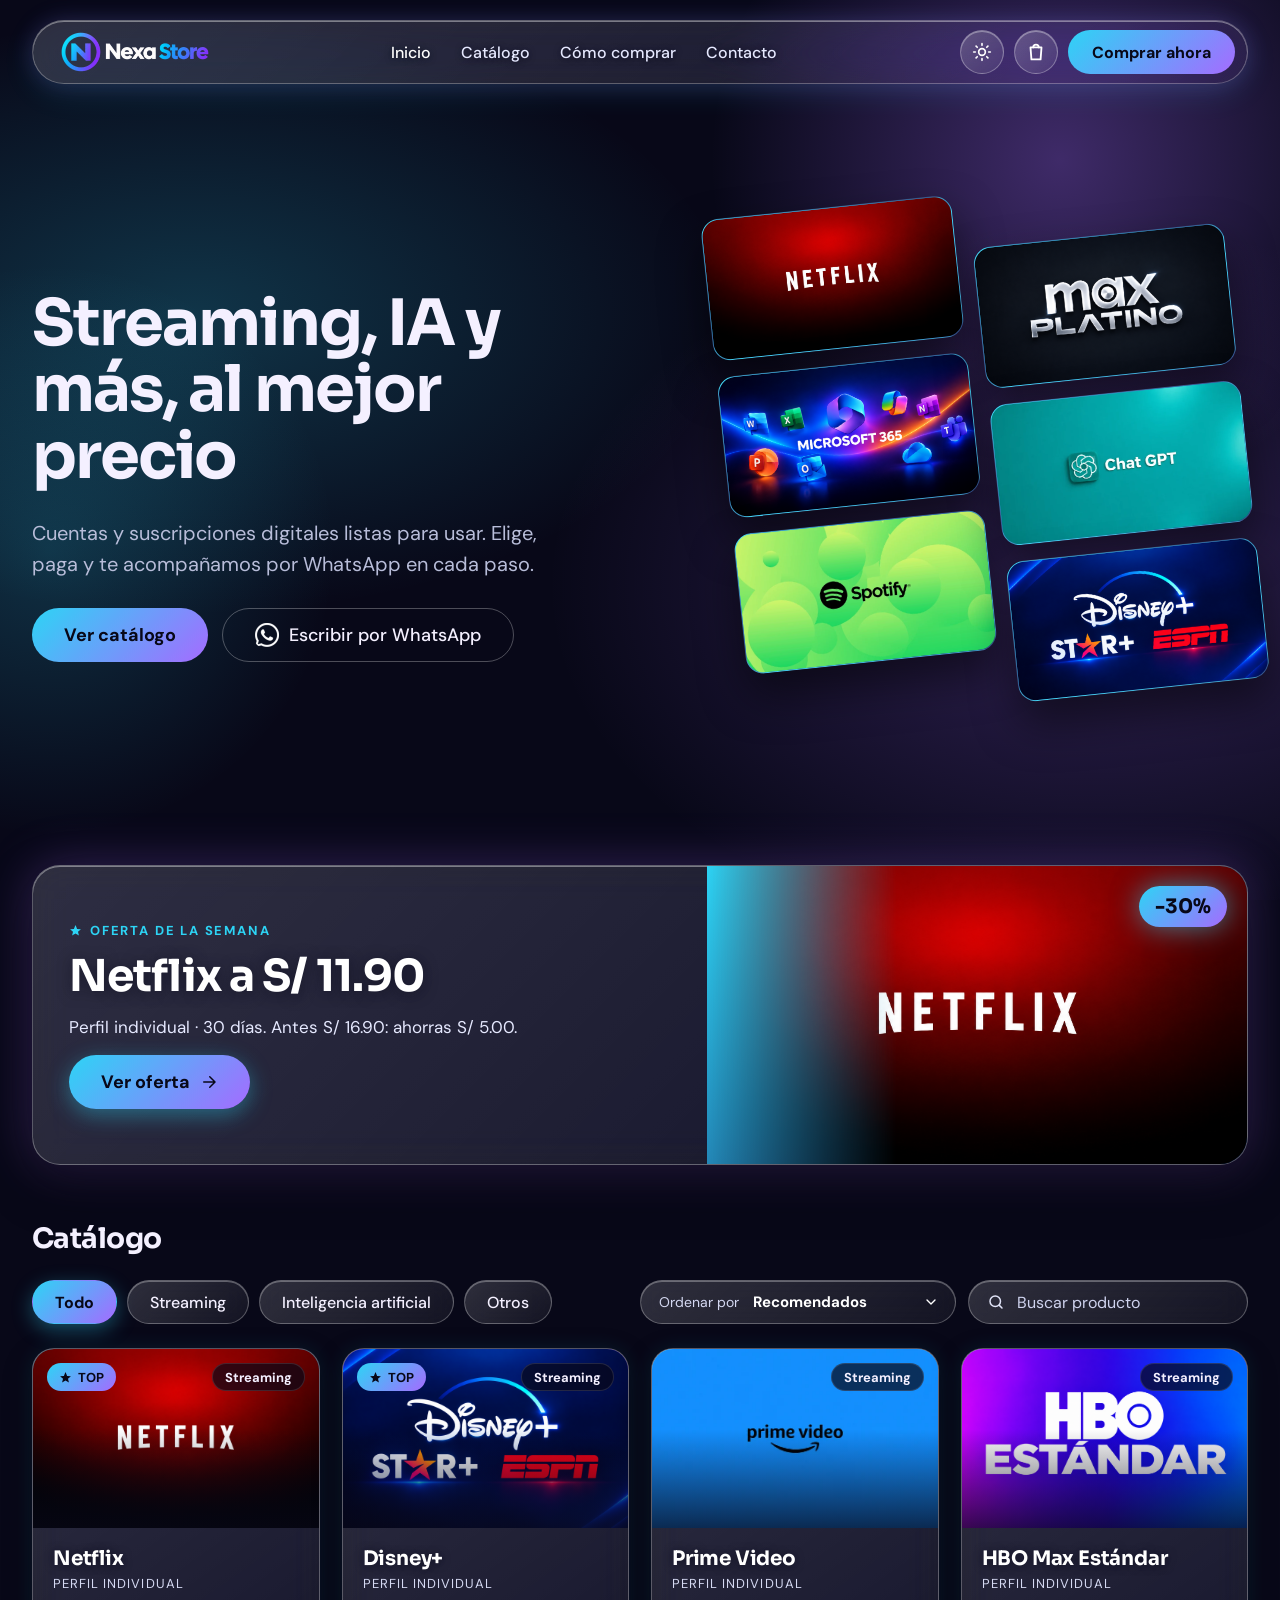
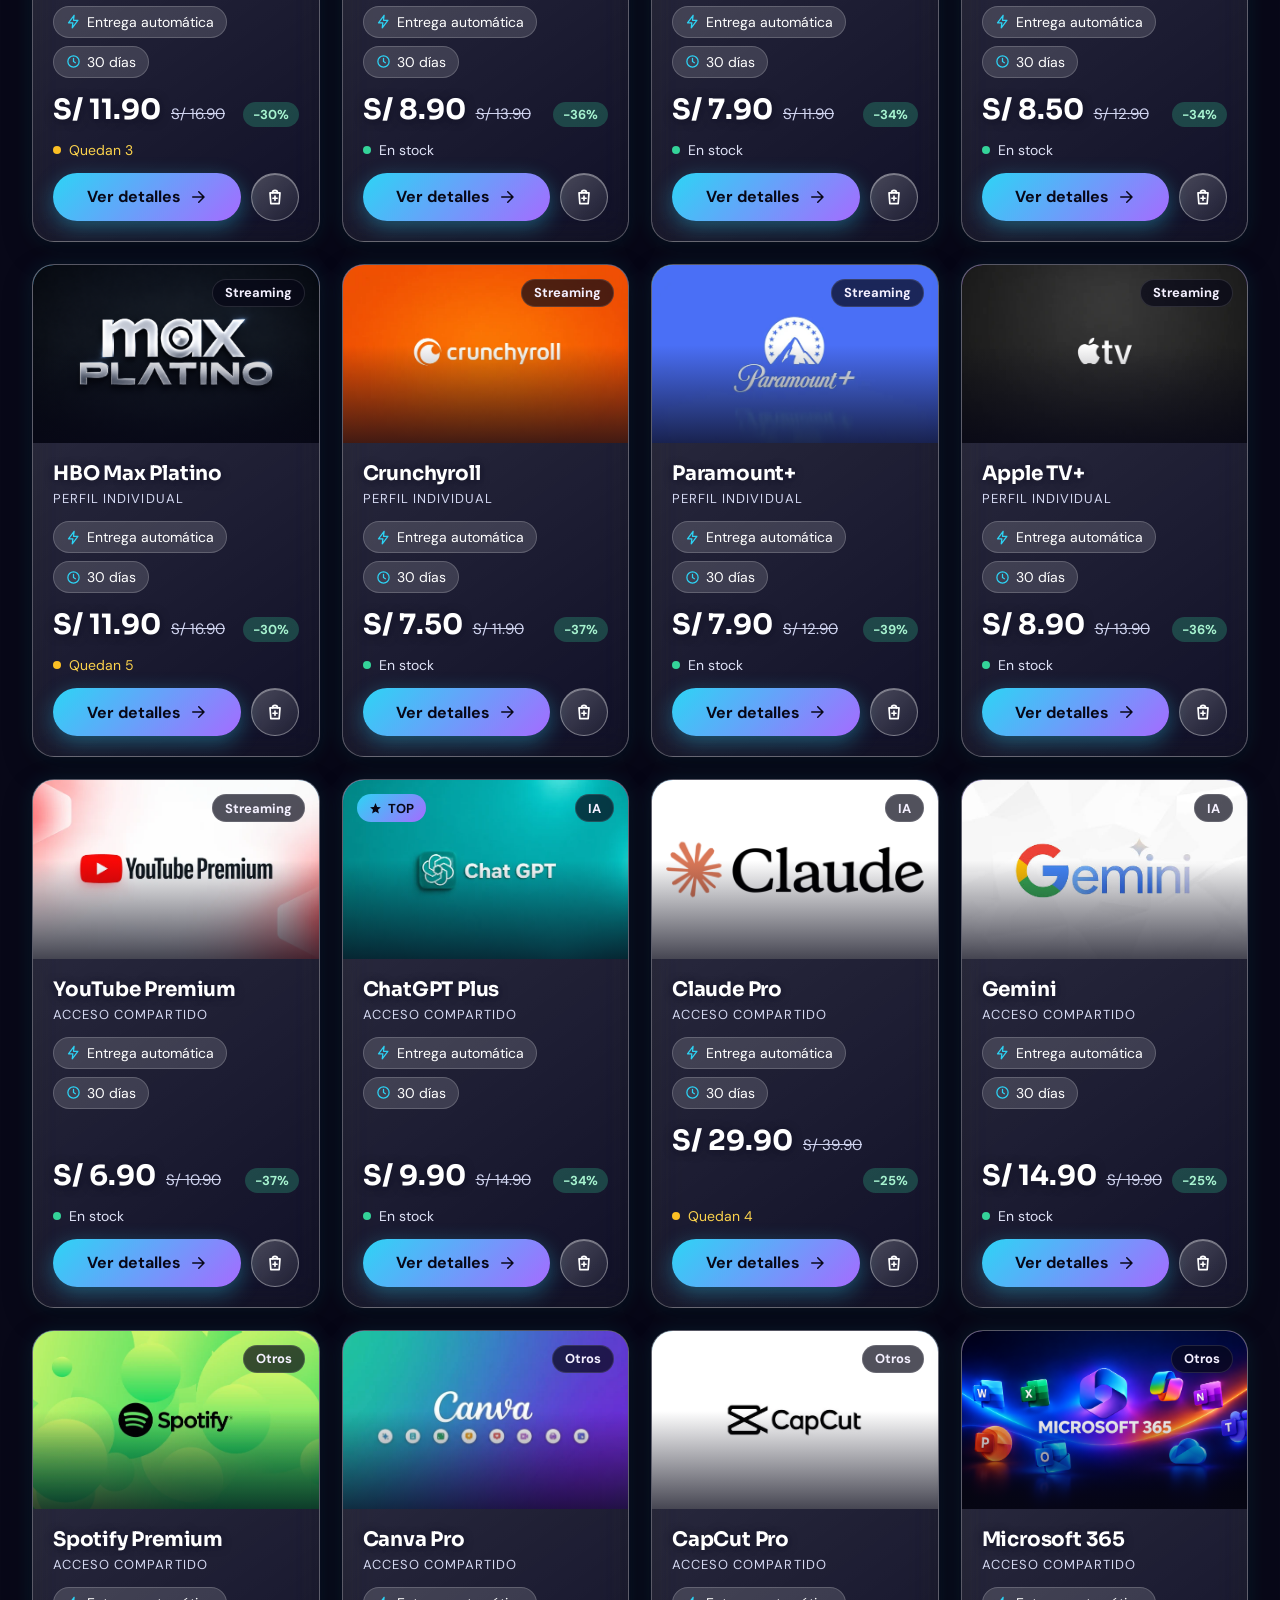
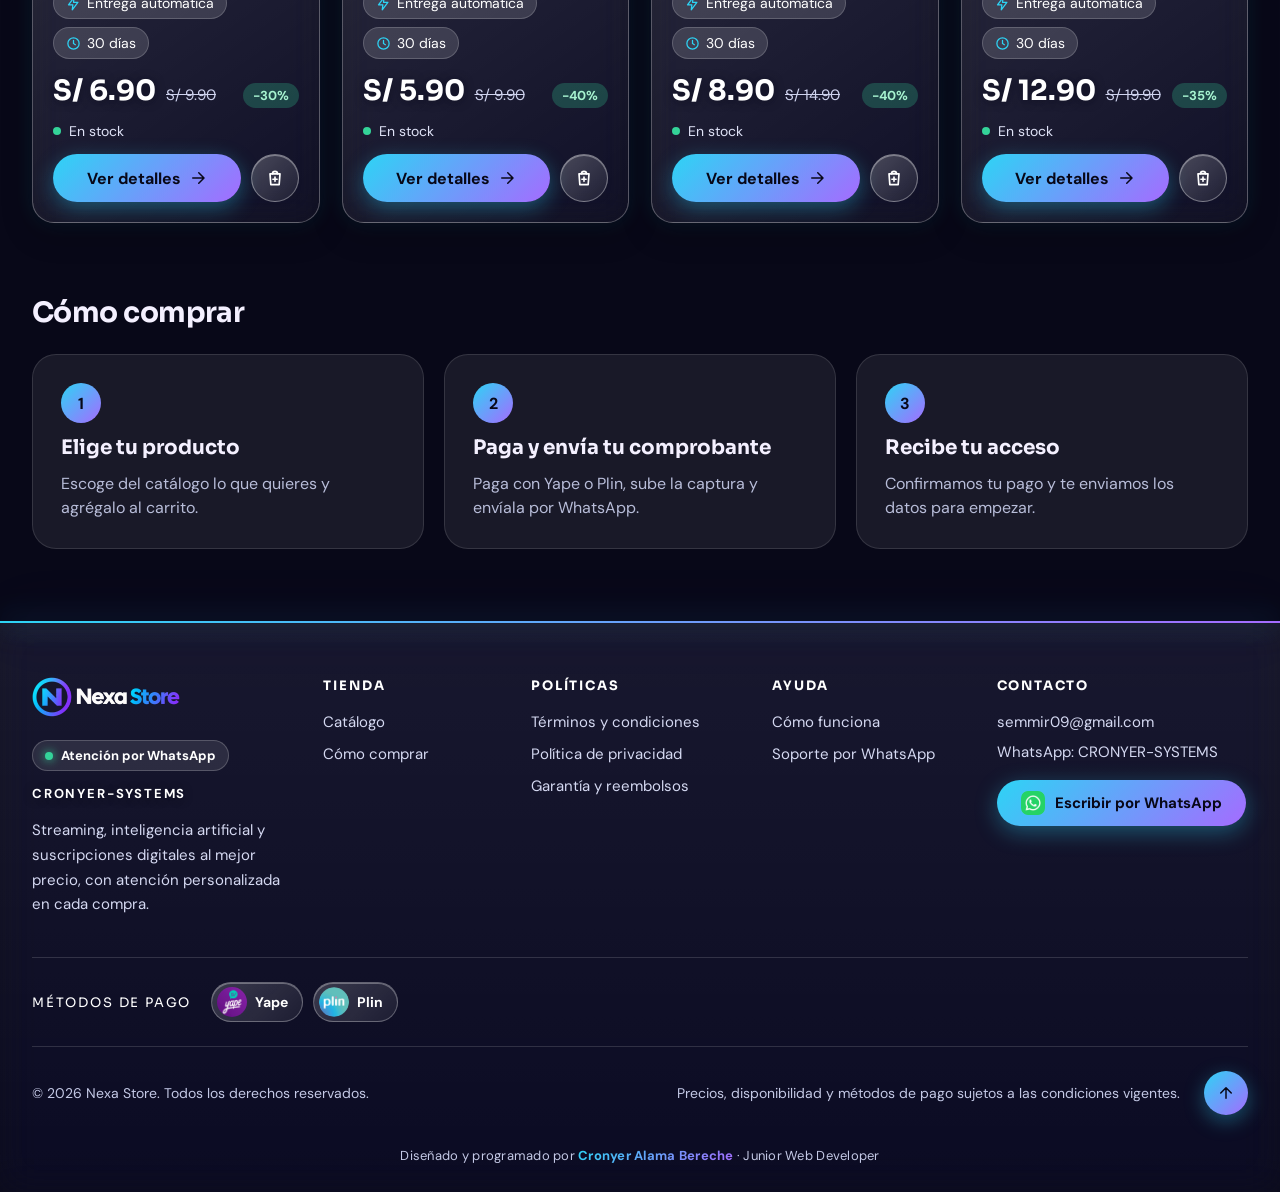
==== index.html @ 549ccf25 "Add files via upload" ====
<!doctype html>
<html lang="es">
<head>
<meta charset="utf-8">
<meta name="viewport" content="width=device-width, initial-scale=1">
<title>Nexa Store – Streaming, IA y más al mejor precio</title>
<link rel="icon" type="image/png" href="logos/nexa-icon.png">
<link rel="preconnect" href="https://fonts.googleapis.com">
<link rel="preconnect" href="https://fonts.gstatic.com" crossorigin>
<link rel="stylesheet" href="https://fonts.googleapis.com/css2?family=Sora:wght@500;700&family=DM+Sans:wght@400;500;700&display=swap">
<meta name="theme-color" content="#080818">
<link rel="stylesheet" href="css/style.css">
<script src="js/config.js"></script>
<script src="js/extras.js"></script>
</head>
<body>
<div class="page">
  <div class="glow a" aria-hidden="true"></div>
  <div class="glow b" aria-hidden="true"></div>

  <header>
    <div class="bar">
      <a href="#" class="logo" aria-label="Nexa Store, inicio"><img src="logos/nexa-logo.png" alt="Nexa Store" width="148" height="40"></a>
      <nav id="menu" aria-label="Principal">
        <a href="#" class="active">Inicio</a>
        <a href="#catalogo">Catálogo</a>
        <a href="#como-comprar">Cómo comprar</a>
        <a href="#contacto">Contacto</a>
      </nav>
      <div class="actions">
        <button class="cart-btn" type="button" data-carrito aria-label="Abrir carrito">
          <svg width="22" height="22" viewBox="0 0 24 24" fill="none" stroke="currentColor" stroke-width="2" stroke-linecap="round" stroke-linejoin="round" aria-hidden="true"><path d="M6 7h12l-1 13H7L6 7z"/><path d="M9 7a3 3 0 0 1 6 0"/></svg>
          <span class="cart-count" hidden>0</span>
        </button>
        <a href="#catalogo" class="btn primary">Comprar ahora</a>
        <button class="menu-btn" type="button" aria-controls="menu" aria-expanded="false" aria-label="Abrir menú">
          <svg width="22" height="22" viewBox="0 0 22 22" fill="none" stroke="currentColor" stroke-width="2" stroke-linecap="round" aria-hidden="true"><path d="M3 6h16M3 11h16M3 16h16"/></svg>
        </button>
      </div>
    </div>
  </header>

  <main>
    <section class="hero">
      <div class="hero-copy">
        <h1>Streaming, IA y más, al mejor precio</h1>
        <p>Cuentas y suscripciones digitales listas para usar. Elige, paga y te acompañamos por WhatsApp en cada paso.</p>
        <div class="cta">
          <a href="#catalogo" class="btn primary big">Ver catálogo</a>
          <a href="#" data-wa class="btn ghost big"><img class="wa-ico" src="logos/icon-whatsapp-blanco.png" alt="" width="24" height="24">Escribir por WhatsApp</a>
        </div>
      </div>

      <div class="gallery" aria-hidden="true">
        <div class="g-col a">
          <div class="g-card"><img src="logos/netflix.png" alt="" onerror="this.remove()"></div>
          <div class="g-card"><img src="logos/microsoft-365.png" alt="" onerror="this.remove()"></div>
          <div class="g-card"><img src="logos/spotify.png" alt="" onerror="this.remove()"></div>
        </div>
        <div class="g-col b">
          <div class="g-card"><img src="logos/hbo-max-platino.png" alt="" onerror="this.remove()"></div>
          <div class="g-card"><img src="logos/chatgpt.png" alt="" onerror="this.remove()"></div>
          <div class="g-card"><img src="logos/disney.png" alt="" onerror="this.remove()"></div>
        </div>
      </div>
    </section>

    <section class="offer" id="oferta" aria-label="Oferta de la semana" hidden></section>

    <section class="block" id="catalogo">
      <h2>Catálogo</h2>
      <div class="toolbar">
        <div class="tabs" role="group" aria-label="Filtrar por categoría">
          <button type="button" class="tab" data-filter="all" aria-pressed="true">Todo</button>
          <button type="button" class="tab" data-filter="streaming" aria-pressed="false">Streaming</button>
          <button type="button" class="tab" data-filter="ia" aria-pressed="false">Inteligencia artificial</button>
          <button type="button" class="tab" data-filter="otros" aria-pressed="false">Otros</button>
        </div>
        <div class="tools">
          <label class="sort"><span>Ordenar por</span>
            <select id="orden" aria-label="Ordenar productos">
              <option value="recomendado">Recomendados</option>
              <option value="menor">Precio: menor a mayor</option>
              <option value="mayor">Precio: mayor a menor</option>
              <option value="descuento">Mayor descuento</option>
            </select>
          </label>
          <label class="search">
            <svg width="18" height="18" viewBox="0 0 24 24" fill="none" stroke="currentColor" stroke-width="2" stroke-linecap="round" aria-hidden="true"><circle cx="11" cy="11" r="7"/><path d="M20 20l-3.5-3.5"/></svg>
            <input type="search" id="buscar" placeholder="Buscar producto" aria-label="Buscar producto" autocomplete="off">
          </label>

        </div>
      </div>
      <div class="grid-products" id="productos"></div>
      <p class="empty" id="vacio" hidden>No encontramos ese producto. Escríbenos por WhatsApp y lo conseguimos.</p>
    </section>

    <section class="block" id="como-comprar">
      <h2>Cómo comprar</h2>
      <div class="grid-steps">
        <div class="step"><div class="n">1</div><h3>Elige tu producto</h3><p>Escoge del catálogo lo que quieres y agrégalo al carrito.</p></div>
        <div class="step"><div class="n">2</div><h3>Paga y envía tu comprobante</h3><p>Paga con Yape o Plin, sube la captura y envíala por WhatsApp.</p></div>
        <div class="step"><div class="n">3</div><h3>Recibe tu acceso</h3><p>Confirmamos tu pago y te enviamos los datos para empezar.</p></div>
      </div>
    </section>
  </main>

  <footer class="site-footer" id="contacto">
    <div class="foot-inner">
      <div class="foot-grid">
        <div class="foot-brand">
          <a href="#" class="foot-logo" aria-label="Nexa Store, inicio"><img src="logos/nexa-logo.png" alt="Nexa Store" width="148" height="40"></a>
          <p class="foot-status"><i></i>Atención por WhatsApp</p>
          <p class="foot-company">CRONYER-SYSTEMS</p>
          <p class="foot-about">Streaming, inteligencia artificial y suscripciones digitales al mejor precio, con atención personalizada en cada compra.</p>
        </div>

        <div class="foot-col">
          <h4>Tienda</h4>
          <ul>
            <li><a href="#catalogo">Catálogo</a></li>
            <li><a href="#como-comprar">Cómo comprar</a></li>
          </ul>
        </div>

        <div class="foot-col">
          <h4>Políticas</h4>
          <ul>
            <li><a href="terminos.html">Términos y condiciones</a></li>
            <li><a href="privacidad.html">Política de privacidad</a></li>
            <li><a href="reembolsos.html">Garantía y reembolsos</a></li>
          </ul>
        </div>

        <div class="foot-col">
          <h4>Ayuda</h4>
          <ul>
            <li><a href="#como-comprar">Cómo funciona</a></li>
            <li><a href="#" data-wa>Soporte por WhatsApp</a></li>
          </ul>
        </div>

        <div class="foot-col foot-contact">
          <h4>Contacto</h4>
          <p class="foot-line" id="f-correo" hidden><a href="#"></a></p>
          <p class="foot-line" id="f-wa" hidden>WhatsApp: <a href="#" data-wa id="f-wa-num">CRONYER-SYSTEMS</a></p>
          <a href="#" data-wa class="btn primary foot-btn"><img class="wa-ico" src="logos/icon-whatsapp.png" alt="" width="24" height="24">Escribir por WhatsApp</a>
          <div class="socials" id="redes" hidden></div>
        </div>
      </div>

      <div class="foot-pay"><span class="foot-pay-t">Métodos de pago</span><div class="pay-list" data-pagos></div></div>

      <div class="foot-bottom">
        <span>© <span id="anio">2026</span> Nexa Store. Todos los derechos reservados.</span>
        <span class="foot-note">Precios, disponibilidad y métodos de pago sujetos a las condiciones vigentes.</span>
        <a href="#" class="to-top" aria-label="Volver arriba"><svg width="18" height="18" viewBox="0 0 24 24" fill="none" stroke="currentColor" stroke-width="2" stroke-linecap="round" stroke-linejoin="round" aria-hidden="true"><path d="M12 19V5M5 12l7-7 7 7"/></svg></a>
      </div>
      <p class="foot-credit">Diseñado y programado por <strong>Cronyer Alama Bereche</strong> · Junior Web Developer</p>
    </div>
  </footer>
</div>
<script src="js/carrito.js"></script>
<script src="js/script.js"></script>
</body>
</html>
---- css/style.css ----
:root{
  --bg:#080818;
  --text:#f4f0ff;
  --muted:#b8bdd9;
  --accent:#a56bff;
  --cyan:#2dd4f5;
  --grad:linear-gradient(135deg,#2dd4f5,#a56bff);
  --accent-ink:#080818;
  --glass:rgba(255,255,255,.07);
  --line:rgba(255,255,255,.12);
}
*{box-sizing:border-box}
html{scroll-behavior:smooth}
body{margin:0;background:var(--bg);color:var(--text);font-family:'DM Sans',sans-serif;overflow-x:hidden}
a{color:inherit;text-decoration:none}
a:hover{opacity:.85}
a:focus-visible,button:focus-visible{outline:2px solid var(--accent);outline-offset:3px}
h1,h2{font-family:'Sora',sans-serif;margin:0;letter-spacing:-.02em}

/* Resplandores de fondo */
.glow{position:absolute;border-radius:50%;pointer-events:none}
.glow.a{top:-220px;right:-160px;width:760px;height:760px;background:radial-gradient(circle,rgba(165,107,255,.35),transparent 65%)}
.glow.b{top:240px;left:-260px;width:620px;height:620px;background:radial-gradient(circle,rgba(45,212,245,.2),transparent 65%)}
.page{position:relative;overflow:hidden}

/* Botones */
.btn{min-height:44px;padding:0 24px;display:inline-flex;align-items:center;gap:10px;border-radius:999px;font-weight:700;font-size:16px}
.btn.primary{background:var(--grad);color:var(--accent-ink)}
.btn.ghost{border:1px solid rgba(255,255,255,.28);font-weight:500}
.btn.link{font-weight:500;padding:0 16px}
.btn.big{min-height:54px;padding:0 32px;font-size:18px}

/* Menú flotante */
header{position:sticky;top:0;z-index:10;padding:20px 32px}
.bar{position:relative;max-width:1280px;margin:0 auto;min-height:64px;padding:0 12px 0 28px;display:flex;align-items:center;justify-content:space-between;gap:20px;border-radius:999px;background:var(--glass);border:1px solid var(--line);backdrop-filter:blur(18px);-webkit-backdrop-filter:blur(18px);transition:background .25s}
header.scrolled .bar{background:rgba(10,10,32,.85)}
.logo{display:inline-flex;align-items:center;gap:10px;font-family:'Sora',sans-serif;font-weight:700;font-size:22px;letter-spacing:-.02em}
.logo .zone{background:var(--grad);-webkit-background-clip:text;background-clip:text;color:transparent}
nav{display:flex;gap:30px}
nav a{font-weight:500;color:var(--muted)}
nav a.active{color:var(--text)}
.actions{display:flex;gap:10px;align-items:center}
.menu-btn{display:none;width:44px;height:44px;border:0;border-radius:50%;background:transparent;color:var(--text);cursor:pointer;align-items:center;justify-content:center}

/* Hero */
.hero{position:relative;z-index:2;max-width:1280px;margin:0 auto;padding:56px 32px 72px;display:flex;flex-wrap:wrap;align-items:center;justify-content:space-between;gap:48px}
.hero-copy{flex:1 1 460px;max-width:600px;display:flex;flex-direction:column;gap:28px}
.hero h1{font-size:clamp(40px,6vw,64px);line-height:1.04;letter-spacing:-.03em}
.hero p{margin:0;font-size:20px;line-height:1.55;color:var(--muted);max-width:520px}
.cta{display:flex;flex-wrap:wrap;gap:14px}


/* Secciones */
section.block{position:relative;z-index:2;max-width:1280px;margin:0 auto;padding:0 32px 72px;display:flex;flex-direction:column;gap:24px;scroll-margin-top:100px}
section.block h2{font-size:28px}
.grid-posters{display:grid;grid-template-columns:repeat(auto-fit,minmax(190px,1fr));gap:20px}
.card{display:flex;flex-direction:column;gap:10px;font-weight:500}
.card div{aspect-ratio:2/3;border-radius:18px;transition:transform .25s ease}
.card:hover div{transform:translateY(-6px)}
.card:hover{opacity:1}
.grid-plans{display:grid;grid-template-columns:repeat(auto-fit,minmax(260px,1fr));gap:20px}
.plan{padding:28px;border-radius:24px;background:var(--glass);border:1px solid var(--line);display:flex;flex-direction:column;gap:10px}
.plan h3{margin:0;font-family:'Sora',sans-serif;font-size:22px}
.plan .price{font-size:32px;font-weight:700}
.plan p{margin:0;color:var(--muted)}
.plan.featured{background:var(--grad);color:var(--accent-ink);border-color:transparent}
.plan.featured p{color:inherit}

footer{position:relative;z-index:2;max-width:1280px;margin:0 auto;padding:32px;border-top:1px solid var(--line);color:var(--muted);font-size:15px}

/* Móvil */
@media (max-width:900px){
  .bar{padding-left:20px}
  .menu-btn{display:inline-flex}
  .actions .btn.link{display:none}
  nav{display:none}
  nav.open{display:flex;flex-direction:column;gap:18px;position:absolute;top:calc(100% + 10px);left:0;right:0;padding:24px 28px;border-radius:24px;background:rgba(10,10,32,.96);border:1px solid var(--line)}
}
@media (prefers-reduced-motion:reduce){
  html{scroll-behavior:auto}
  *{transition:none!important;animation:none!important}
}

/* Cómo comprar */
.grid-steps{display:grid;grid-template-columns:repeat(auto-fit,minmax(240px,1fr));gap:20px}
.step{display:flex;flex-direction:column;gap:12px;padding:28px;border-radius:24px;background:var(--glass);border:1px solid var(--line)}
.step .n{width:40px;height:40px;border-radius:50%;background:var(--grad);color:var(--accent-ink);font-weight:700;display:flex;align-items:center;justify-content:center}
.step h3{margin:0;font-family:'Sora',sans-serif;font-size:20px}
.step p{margin:0;color:var(--muted);line-height:1.5}
.contact{display:flex;flex-wrap:wrap;gap:16px;align-items:center;justify-content:space-between}

/* Filtros del catálogo */
.tabs{display:flex;flex-wrap:wrap;gap:10px}
.tab{min-height:44px;padding:0 22px;border-radius:999px;border:1px solid var(--line);background:var(--glass);color:var(--text);font:500 16px 'DM Sans',sans-serif;cursor:pointer}
.tab[aria-pressed="true"]{background:var(--grad);color:var(--accent-ink);border-color:transparent;font-weight:700}


/* Barra de filtros y búsqueda */
.toolbar{display:flex;flex-wrap:wrap;gap:16px;align-items:center;justify-content:space-between}
.search{display:flex;align-items:center;gap:10px;min-height:44px;padding:0 18px;border-radius:999px;border:1px solid var(--line);background:var(--glass);color:var(--muted);width:280px;max-width:100%}
.search:focus-within{border-color:var(--accent)}
.search input{flex:1;min-width:0;background:transparent;border:0;outline:0;color:var(--text);font:400 16px 'DM Sans',sans-serif}
.search input::placeholder{color:var(--muted)}

/* Tarjetas de producto */
.grid-products{display:grid;grid-template-columns:repeat(auto-fill,minmax(270px,1fr));gap:22px}
.product{display:flex;flex-direction:column;border-radius:22px;background:rgba(255,255,255,.05);border:1px solid var(--line);overflow:hidden;transition:transform .25s ease,border-color .25s ease,box-shadow .25s ease}
.product:hover{transform:translateY(-4px);border-color:rgba(165,107,255,.6);box-shadow:0 18px 40px rgba(0,0,0,.4)}
.p-media{position:relative;aspect-ratio:16/10;overflow:hidden}
.p-media img{position:absolute;inset:0;width:100%;height:100%;object-fit:cover}
.p-media::after{content:"";position:absolute;inset:0;background:linear-gradient(to top,rgba(8,8,24,.75),rgba(8,8,24,0) 55%);pointer-events:none}
.badge{position:absolute;top:14px;z-index:2;display:inline-flex;align-items:center;gap:6px;min-height:28px;padding:0 12px;border-radius:999px;font-size:13px;font-weight:700}
.badge.top{left:14px;background:var(--grad);color:var(--accent-ink)}
.badge.cat{right:14px;background:rgba(8,8,24,.7);border:1px solid var(--line);backdrop-filter:blur(8px);-webkit-backdrop-filter:blur(8px)}
.p-body{flex:1;display:flex;flex-direction:column;gap:14px;padding:18px 20px 20px}
.p-name{margin:0;font-family:'Sora',sans-serif;font-size:20px;letter-spacing:-.01em}
.p-type{margin-top:4px;font-size:13px;letter-spacing:.08em;text-transform:uppercase;color:var(--muted)}
.chips{display:flex;flex-wrap:wrap;gap:8px}
.chip{display:inline-flex;align-items:center;gap:6px;padding:6px 12px;border-radius:999px;background:rgba(255,255,255,.07);font-size:14px;color:#e6e9ff}
.chip svg{color:var(--cyan)}
.price-row{display:flex;flex-wrap:wrap;align-items:baseline;gap:10px;margin-top:auto}
.price{font-family:'Sora',sans-serif;font-size:28px;font-weight:700}
.old{font-size:15px;color:var(--muted);text-decoration:line-through}
.off{margin-left:auto;padding:4px 10px;border-radius:999px;background:rgba(52,211,153,.15);color:#6ee7b7;font-size:13px;font-weight:700}
.stock{display:flex;align-items:center;gap:8px;font-size:14px;color:var(--muted)}
.stock i{width:8px;height:8px;border-radius:50%;background:#34d399}
.stock.low{color:#fbbf24}
.stock.low i{background:#fbbf24}
.buy{justify-content:center;width:100%;min-height:48px;background:var(--grad);color:var(--accent-ink);border-radius:999px;font-weight:700;font-size:16px;display:inline-flex;align-items:center;gap:8px}
.empty{margin:0;color:var(--muted);font-size:18px}

/* Galería del hero */
.gallery{flex:0 1 520px;width:520px;max-width:100%;display:grid;grid-template-columns:1fr 1fr;gap:16px;padding:32px 0 88px;transform:rotate(-6deg);translate:calc(var(--mx,0) * 18px) calc(var(--my,0) * 12px);transition:translate .25s ease-out}
.g-col{display:flex;flex-direction:column;gap:16px}
.g-col.a{animation:riseA 5s ease-in-out infinite alternate}
.g-col.b{margin-top:56px;animation:riseB 6s ease-in-out infinite alternate}
.g-card{position:relative;aspect-ratio:16/9;border-radius:18px;overflow:hidden;box-shadow:0 22px 44px rgba(0,0,0,.5);border:1px solid rgba(255,255,255,.12);background:linear-gradient(150deg,#2dd4f5,#1a3a7a);animation:bob 4s ease-in-out infinite alternate;transition:scale .3s ease,box-shadow .3s ease}
.g-card:nth-child(2){animation-duration:4.8s;animation-delay:-1.2s}
.g-card:nth-child(3){animation-duration:3.6s;animation-delay:-2.4s}
.g-col.b .g-card:nth-child(1){animation-duration:4.4s;animation-delay:-.6s}
.g-col.b .g-card:nth-child(2){animation-duration:3.8s;animation-delay:-2s}
.g-col.b .g-card:nth-child(3){animation-duration:5s;animation-delay:-3s}
.g-card:hover{scale:1.07;box-shadow:0 30px 60px rgba(0,0,0,.6),0 0 0 1px rgba(165,107,255,.7)}
.g-card img{position:absolute;inset:0;width:100%;height:100%;object-fit:cover}
@keyframes riseA{from{transform:translateY(8px)}to{transform:translateY(-26px)}}
@keyframes riseB{from{transform:translateY(-8px)}to{transform:translateY(26px)}}
@keyframes bob{from{translate:0 0;rotate:0deg}to{translate:0 -10px;rotate:1.6deg}}

/* Logo en imagen */
.logo img{display:block;height:40px;width:auto}

/* ===== Efecto cristal: transparente y brillante ===== */
body{
  background:
    radial-gradient(900px 500px at 15% 35%,rgba(45,212,245,.22),transparent 60%),
    radial-gradient(900px 600px at 85% 65%,rgba(165,107,255,.26),transparent 60%),
    var(--bg);
  background-attachment:fixed;
}

/* Menú */
.bar{
  background:linear-gradient(135deg,rgba(255,255,255,.16),rgba(255,255,255,.05));
  border:1px solid rgba(255,255,255,.28);
  backdrop-filter:blur(22px) saturate(1.6);
  -webkit-backdrop-filter:blur(22px) saturate(1.6);
  box-shadow:inset 0 1px 0 rgba(255,255,255,.4),0 8px 32px rgba(45,212,245,.12),0 0 24px rgba(165,107,255,.18);
}
header.scrolled .bar{background:linear-gradient(135deg,rgba(255,255,255,.2),rgba(255,255,255,.08))}
nav a{color:#e6e9ff;text-shadow:0 1px 6px rgba(8,8,24,.7)}
nav a.active{color:#fff}
@media (max-width:900px){
  nav.open{
    background:linear-gradient(135deg,rgba(40,36,90,.75),rgba(20,20,60,.7));
    border:1px solid rgba(255,255,255,.28);
    backdrop-filter:blur(22px) saturate(1.6);
    -webkit-backdrop-filter:blur(22px) saturate(1.6);
  }
}

/* Tarjetas de producto */
.product{
  background:linear-gradient(145deg,rgba(255,255,255,.16),rgba(255,255,255,.04));
  border:1px solid rgba(255,255,255,.28);
  backdrop-filter:blur(16px) saturate(1.5);
  -webkit-backdrop-filter:blur(16px) saturate(1.5);
  box-shadow:inset 0 1px 0 rgba(255,255,255,.4),0 10px 30px rgba(0,0,0,.25),0 0 22px rgba(45,212,245,.1);
}
.product:hover{
  border-color:rgba(255,255,255,.55);
  box-shadow:inset 0 1px 0 rgba(255,255,255,.5),0 18px 40px rgba(0,0,0,.35),0 0 34px rgba(165,107,255,.45);
}
.p-name{color:#fff;text-shadow:0 1px 8px rgba(8,8,24,.6)}
.p-type{color:#d5d9f2}
.chip{background:rgba(255,255,255,.14);border:1px solid rgba(255,255,255,.18);color:#fff}
.price{color:#fff;text-shadow:0 1px 10px rgba(8,8,24,.6)}
.old{color:#cfd3ee}
.stock{color:#e0e3f7}
.stock.low{color:#fcd34d}
.off{background:rgba(52,211,153,.25);color:#a7f3d0}
.buy{box-shadow:0 6px 20px rgba(45,212,245,.35)}

/* Filtros y buscador */
.tab,.search{
  background:linear-gradient(135deg,rgba(255,255,255,.16),rgba(255,255,255,.05));
  border-color:rgba(255,255,255,.28);
  backdrop-filter:blur(14px);
  -webkit-backdrop-filter:blur(14px);
  box-shadow:inset 0 1px 0 rgba(255,255,255,.3);
}
.tab[aria-pressed="true"]{background:var(--grad);box-shadow:0 6px 20px rgba(45,212,245,.35)}
.search{color:#e0e3f7}
.search input::placeholder{color:#cfd3ee}


/* ===== Pie de página ===== */
[hidden]{display:none!important}
footer.site-footer{
  max-width:none;margin:0;padding:0;border-top:0;
  position:relative;z-index:2;
  background:linear-gradient(180deg,rgba(255,255,255,.07),rgba(255,255,255,.02));
  backdrop-filter:blur(18px) saturate(1.5);
  -webkit-backdrop-filter:blur(18px) saturate(1.5);
  color:#d5d9f2;font-size:15px
}
.site-footer::before{content:"";position:absolute;left:0;right:0;top:0;height:2px;background:var(--grad);box-shadow:0 0 28px rgba(45,212,245,.6),0 0 60px rgba(165,107,255,.45)}
.foot-inner{max-width:1280px;margin:0 auto;padding:56px 32px 0}
.foot-grid{display:grid;grid-template-columns:1.5fr 1fr 1.2fr 1.1fr 1.5fr;gap:40px}
.foot-logo{display:inline-block}
.foot-logo img{display:block;height:40px;width:auto}
.foot-status{display:inline-flex;align-items:center;gap:8px;margin:18px 0 0;padding:6px 12px;border-radius:999px;background:rgba(255,255,255,.1);border:1px solid rgba(255,255,255,.2);font-size:13px;font-weight:700;color:#fff}
.foot-status i{width:8px;height:8px;border-radius:50%;background:#34d399;box-shadow:0 0 10px #34d399}
.foot-about{margin:16px 0 0;line-height:1.65;color:#d5d9f2;max-width:320px}
.foot-col h4{margin:0 0 18px;font-family:'Sora',sans-serif;font-size:13px;letter-spacing:.14em;text-transform:uppercase;color:#fff}
.foot-col ul{list-style:none;margin:0;padding:0;display:flex;flex-direction:column;gap:12px}
.foot-col a{color:#d5d9f2;transition:color .2s ease,transform .2s ease}
.foot-col ul a{display:inline-block}
.foot-col ul a:hover{color:#fff;opacity:1;transform:translateX(4px)}
.foot-line{margin:0 0 10px;overflow-wrap:anywhere}
.foot-line a:hover{color:#fff;opacity:1;text-decoration:underline}
.foot-btn{margin-top:8px;min-height:46px;font-size:15px;box-shadow:0 6px 22px rgba(45,212,245,.35)}
.socials{display:flex;flex-wrap:wrap;gap:10px;margin-top:18px}
.socials a{width:44px;height:44px;display:inline-flex;align-items:center;justify-content:center;border-radius:14px;color:#fff;background:linear-gradient(135deg,rgba(255,255,255,.16),rgba(255,255,255,.05));border:1px solid rgba(255,255,255,.25);box-shadow:inset 0 1px 0 rgba(255,255,255,.3);transition:transform .2s ease,box-shadow .2s ease,border-color .2s ease}
.socials a:hover{opacity:1;transform:translateY(-3px);border-color:rgba(255,255,255,.55);box-shadow:inset 0 1px 0 rgba(255,255,255,.4),0 0 22px rgba(165,107,255,.55)}
.foot-bottom{display:flex;flex-wrap:wrap;align-items:center;justify-content:space-between;gap:12px 24px;margin-top:48px;padding:24px 0 32px;border-top:1px solid rgba(255,255,255,.14);font-size:14px;color:#c4c9e6}
.foot-note{flex:1;text-align:right}
.to-top{width:44px;height:44px;display:inline-flex;align-items:center;justify-content:center;border-radius:50%;color:#fff;background:var(--grad);color:var(--accent-ink);box-shadow:0 6px 20px rgba(45,212,245,.35);transition:transform .2s ease}
.to-top:hover{opacity:1;transform:translateY(-3px)}
@media (max-width:1000px){
  .foot-grid{grid-template-columns:repeat(3,1fr);gap:36px 28px}
  .foot-brand,.foot-contact{grid-column:1/-1}
}
@media (max-width:600px){
  .foot-inner{padding:44px 20px 0}
  .foot-grid{grid-template-columns:1fr 1fr}
  .foot-col:nth-child(4){grid-column:1/-1}
  .foot-note{flex-basis:100%;text-align:left;order:3}
}

/* Crédito del desarrollador */
.foot-credit{margin:0;padding:0 0 28px;text-align:center;font-size:13px;letter-spacing:.02em;color:#c4c9e6}
.foot-credit strong{font-weight:700;background:var(--grad);-webkit-background-clip:text;background-clip:text;color:transparent}

/* Nombre de la empresa */
.foot-company{margin:14px 0 0;font-size:13px;font-weight:700;letter-spacing:.14em;text-transform:uppercase;color:#fff;text-shadow:0 1px 8px rgba(8,8,24,.6)}


/* ===== Tarjeta de producto: enlace a la página de detalle ===== */
.product{position:relative}
.buy{cursor:pointer;box-shadow:0 6px 20px rgba(45,212,245,.35)}
.buy::after{content:"";position:absolute;inset:0;border-radius:22px}
.buy svg{transition:transform .2s ease}
.product:hover .buy svg{transform:translateX(4px)}

/* ===== Página de producto ===== */
.pd-wrap{position:relative;z-index:2;max-width:1280px;margin:0 auto;padding:16px 32px 72px;display:flex;flex-direction:column;gap:56px}
.pd-grid{display:grid;grid-template-columns:minmax(0,1fr) 380px;grid-template-areas:"hero buy" "steps buy" "tabs buy";gap:24px;align-items:start}

/* Banner */
.pd-hero{grid-area:hero;position:relative;overflow:hidden;min-height:340px;display:flex;align-items:center;padding:40px;border-radius:26px;border:1px solid rgba(255,255,255,.28);box-shadow:inset 0 1px 0 rgba(255,255,255,.4),0 20px 50px rgba(0,0,0,.35),0 0 40px rgba(45,212,245,.12)}
.pd-hero>img{position:absolute;top:0;right:0;width:64%;height:100%;object-fit:cover;-webkit-mask-image:linear-gradient(to right,transparent,#000 55%);mask-image:linear-gradient(to right,transparent,#000 55%)}
.pd-hero::after{content:"";position:absolute;inset:0;background:linear-gradient(90deg,rgba(8,8,24,.78),rgba(8,8,24,.15) 70%);pointer-events:none}
.pd-hero-in{position:relative;z-index:2;display:flex;flex-direction:column;align-items:flex-start;gap:16px;max-width:520px}
.crumbs{display:flex;flex-wrap:wrap;gap:8px;font-size:14px;color:#e0e3f7}
.crumbs a:hover{color:#fff;text-decoration:underline;opacity:1}
.crumbs span[aria-current]{color:#fff;font-weight:700}
.pd-top{display:inline-flex;align-items:center;min-height:28px;padding:0 12px;border-radius:999px;background:var(--grad);color:var(--accent-ink);font-size:13px;font-weight:700}
.pd-hero h1{font-size:clamp(36px,5.5vw,58px);line-height:1.04;color:#fff;text-shadow:0 2px 16px rgba(8,8,24,.6)}
.pd-lead{margin:0;font-size:18px;line-height:1.55;color:#eef0ff;text-shadow:0 1px 8px rgba(8,8,24,.6)}
.pd-feats{list-style:none;margin:8px 0 0;padding:0;display:flex;flex-wrap:wrap;gap:18px 22px}
.pd-feats li{display:flex;flex-direction:column;align-items:center;gap:8px;width:92px;text-align:center;font-size:13px;line-height:1.3;color:#fff}
.pd-feats span,.pd-cards>div>span{width:48px;height:48px;display:inline-flex;align-items:center;justify-content:center;border-radius:14px;color:var(--cyan);background:linear-gradient(135deg,rgba(255,255,255,.2),rgba(255,255,255,.06));border:1px solid rgba(255,255,255,.3);box-shadow:inset 0 1px 0 rgba(255,255,255,.35),0 0 18px rgba(45,212,245,.25)}

/* Pasos */
.pd-steps{grid-area:steps;display:grid;grid-template-columns:repeat(3,1fr);border-radius:22px;background:linear-gradient(145deg,rgba(255,255,255,.14),rgba(255,255,255,.04));border:1px solid rgba(255,255,255,.26);backdrop-filter:blur(16px);-webkit-backdrop-filter:blur(16px);box-shadow:inset 0 1px 0 rgba(255,255,255,.35)}
.pd-steps>div{display:flex;align-items:center;gap:14px;padding:20px 22px}
.pd-steps>div+div{border-left:1px solid rgba(255,255,255,.16)}
.pd-steps b{flex:none;width:36px;height:36px;display:inline-flex;align-items:center;justify-content:center;border-radius:50%;background:var(--grad);color:var(--accent-ink);font-weight:700}
.pd-steps span{display:flex;flex-direction:column;gap:2px}
.pd-steps strong{font-size:15px;color:#fff}
.pd-steps small{font-size:13px;color:#d5d9f2}

/* Pestañas */
.pd-tabs{grid-area:tabs;border-radius:24px;overflow:hidden;background:linear-gradient(145deg,rgba(255,255,255,.12),rgba(255,255,255,.03));border:1px solid rgba(255,255,255,.26);backdrop-filter:blur(16px);-webkit-backdrop-filter:blur(16px);box-shadow:inset 0 1px 0 rgba(255,255,255,.3)}
.pd-tablist{display:grid;grid-template-columns:1fr 1fr;border-bottom:1px solid rgba(255,255,255,.16)}
.pd-tablist button{min-height:52px;border:0;background:rgba(255,255,255,.04);color:#d5d9f2;font:700 15px 'DM Sans',sans-serif;cursor:pointer;border-bottom:2px solid transparent;margin-bottom:-1px}
.pd-tablist button[aria-selected="true"]{color:#fff;background:rgba(255,255,255,.1);border-bottom-color:var(--cyan);box-shadow:0 10px 24px -12px rgba(45,212,245,.8)}
.pd-panel{padding:28px}
.kick{font-size:12px;letter-spacing:.14em;text-transform:uppercase;font-weight:700;color:var(--cyan)}
.pd-panel h2{margin:8px 0 12px;font-size:26px;color:#fff}
.pd-panel>p{margin:0;max-width:720px;line-height:1.65;color:#e0e3f7}
.pd-cards{display:grid;grid-template-columns:repeat(auto-fit,minmax(200px,1fr));gap:16px;margin-top:24px}
.pd-cards>div{display:flex;flex-direction:column;gap:10px;padding:18px;border-radius:18px;background:rgba(255,255,255,.07);border:1px solid rgba(255,255,255,.18)}
.pd-cards strong{color:#fff}
.pd-cards p{margin:0;font-size:14px;line-height:1.55;color:#d5d9f2}
.pd-list{list-style:none;margin:8px 0 0;padding:0;display:flex;flex-direction:column;gap:14px}
.pd-list li{display:flex;gap:12px;align-items:flex-start;line-height:1.55;color:#e0e3f7}
.pd-list svg{flex:none;margin-top:2px;color:#34d399}
.pd-list strong{color:#fff}

/* Tarjeta de compra */
.buy-card{grid-area:buy;position:sticky;top:104px;display:flex;flex-direction:column;gap:16px;padding:22px;border-radius:26px;background:linear-gradient(145deg,rgba(255,255,255,.18),rgba(255,255,255,.05));border:1px solid rgba(255,255,255,.3);backdrop-filter:blur(20px) saturate(1.6);-webkit-backdrop-filter:blur(20px) saturate(1.6);box-shadow:inset 0 1px 0 rgba(255,255,255,.4),0 20px 50px rgba(0,0,0,.35),0 0 40px rgba(165,107,255,.25)}
.bc-head{display:flex;align-items:center;gap:14px;padding:14px;border-radius:18px;border:1px dashed rgba(45,212,245,.6);background:rgba(255,255,255,.05)}
.bc-logo{flex:none;width:64px;height:64px;border-radius:16px;overflow:hidden;position:relative;border:1px solid rgba(255,255,255,.3)}
.bc-logo img{position:absolute;inset:0;width:100%;height:100%;object-fit:cover}
.bc-name{font-family:'Sora',sans-serif;font-size:20px;font-weight:700;color:#fff;text-transform:uppercase}
.bc-sub{margin-top:2px;font-size:12px;letter-spacing:.08em;text-transform:uppercase;color:#d5d9f2}
.bc-label{font-size:14px;font-weight:700;color:#fff}
.bc-period{display:flex;align-items:center;gap:14px;padding:14px 16px;border-radius:16px;border:1px solid rgba(45,212,245,.6);background:rgba(45,212,245,.1);box-shadow:0 0 22px rgba(45,212,245,.18)}
.bc-period>span{color:var(--cyan);display:inline-flex}
.bc-period small{display:block;font-size:11px;letter-spacing:.1em;text-transform:uppercase;color:var(--cyan);font-weight:700}
.bc-period strong{display:block;margin-top:2px;text-transform:uppercase;color:#fff}
.bc-code{border-radius:16px;border:1px solid rgba(255,255,255,.22);background:rgba(255,255,255,.06)}
.bc-code summary{list-style:none;cursor:pointer;display:flex;align-items:center;justify-content:space-between;gap:10px;padding:13px 16px;font-size:14px;color:#e6e9ff}
.bc-code summary::-webkit-details-marker{display:none}
.bc-code summary span{display:inline-flex;align-items:center;gap:10px}
.bc-code summary>svg{transition:transform .2s ease}
.bc-code[open] summary>svg{transform:rotate(180deg)}
.bc-code input{display:block;width:calc(100% - 32px);min-height:44px;margin:0 16px;padding:0 14px;border-radius:12px;border:1px solid rgba(255,255,255,.28);background:rgba(8,8,24,.35);color:#fff;font:400 16px 'DM Sans',sans-serif;outline:0}
.bc-code input:focus{border-color:var(--accent)}
.bc-code small{display:block;padding:10px 16px 14px;font-size:13px;color:#d5d9f2}
.bc-total{display:flex;align-items:flex-end;justify-content:space-between;gap:12px;padding-top:16px;border-top:1px solid rgba(255,255,255,.18)}
.tot-l{display:block;font-size:14px;color:#e0e3f7}
.save{display:inline-block;margin-top:6px;padding:3px 10px;border-radius:999px;background:rgba(52,211,153,.25);color:#a7f3d0;font-size:12px;font-weight:700}
.tot-r{display:flex;flex-wrap:wrap;align-items:baseline;justify-content:flex-end;gap:4px 10px}
.tot-v{font-family:'Sora',sans-serif;font-size:32px;font-weight:700;color:#fff;text-shadow:0 1px 10px rgba(8,8,24,.6)}
.tot-old{font-size:15px;color:#cfd3ee;text-decoration:line-through}
.buy-card .off{margin-left:0}
.bc-actions{display:flex;gap:10px}
.bc-actions .btn{flex:1;justify-content:center;box-shadow:0 6px 22px rgba(45,212,245,.4)}
.bc-share{flex:none;width:54px;height:54px;display:inline-flex;align-items:center;justify-content:center;border-radius:16px;cursor:pointer;color:#fff;background:linear-gradient(135deg,rgba(255,255,255,.2),rgba(255,255,255,.06));border:1px solid rgba(255,255,255,.3);box-shadow:inset 0 1px 0 rgba(255,255,255,.35);transition:transform .2s ease,box-shadow .2s ease}
.bc-share:hover{transform:translateY(-2px);box-shadow:inset 0 1px 0 rgba(255,255,255,.4),0 0 22px rgba(165,107,255,.55)}
.bc-note{margin:0;font-size:13px;line-height:1.5;text-align:center;color:#d5d9f2}

/* Relacionados */
.pd-rel{display:flex;flex-direction:column;gap:20px}
.pd-rel h2{font-size:28px;color:#fff}
.rel-grid{display:grid;grid-template-columns:repeat(auto-fill,minmax(250px,1fr));gap:18px}
.rel-card{display:flex;align-items:center;gap:14px;padding:14px;border-radius:20px;background:linear-gradient(145deg,rgba(255,255,255,.14),rgba(255,255,255,.04));border:1px solid rgba(255,255,255,.26);backdrop-filter:blur(14px);-webkit-backdrop-filter:blur(14px);box-shadow:inset 0 1px 0 rgba(255,255,255,.3);transition:transform .25s ease,box-shadow .25s ease,border-color .25s ease}
.rel-card:hover{opacity:1;transform:translateY(-4px);border-color:rgba(255,255,255,.55);box-shadow:inset 0 1px 0 rgba(255,255,255,.4),0 0 30px rgba(165,107,255,.45)}
.rel-thumb{flex:none;position:relative;width:76px;height:76px;border-radius:16px;overflow:hidden}
.rel-thumb img{position:absolute;inset:0;width:100%;height:100%;object-fit:cover}
.rel-info{display:flex;flex-direction:column;gap:2px;min-width:0}
.rel-info strong{color:#fff;font-family:'Sora',sans-serif;font-size:17px}
.rel-info small{font-size:12px;letter-spacing:.06em;text-transform:uppercase;color:#d5d9f2}
.rel-info b{margin-top:4px;font-family:'Sora',sans-serif;font-size:18px;color:#fff}

/* Aviso al copiar el enlace */
.toast{position:fixed;left:50%;bottom:28px;z-index:50;transform:translate(-50%,20px);opacity:0;pointer-events:none;padding:12px 22px;border-radius:999px;color:#fff;font-weight:700;background:linear-gradient(135deg,rgba(255,255,255,.22),rgba(255,255,255,.08));border:1px solid rgba(255,255,255,.35);backdrop-filter:blur(18px);-webkit-backdrop-filter:blur(18px);box-shadow:0 10px 30px rgba(0,0,0,.4);transition:opacity .25s ease,transform .25s ease}
.toast.show{opacity:1;transform:translate(-50%,0)}

/* Producto no encontrado */
.pd-missing{display:flex;flex-direction:column;align-items:flex-start;gap:16px;padding:48px 0}
.pd-missing h1{font-size:clamp(30px,5vw,44px)}
.pd-missing p{margin:0;color:#d5d9f2;font-size:18px}

@media (max-width:980px){
  .pd-wrap{padding:8px 20px 56px;gap:40px}
  .pd-grid{grid-template-columns:minmax(0,1fr);grid-template-areas:"hero" "buy" "steps" "tabs"}
  .buy-card{position:static}
  .pd-hero{padding:28px 22px;min-height:300px}
  .pd-hero>img{width:100%;opacity:.5;-webkit-mask-image:none;mask-image:none}
  .pd-steps{grid-template-columns:1fr}
  .pd-steps>div+div{border-left:0;border-top:1px solid rgba(255,255,255,.16)}
}
@media (max-width:480px){
  .pd-panel{padding:22px 18px}
  .pd-tablist button{font-size:14px}
}

/* Íconos de WhatsApp */
.wa-ico{display:block;flex:none;width:24px;height:24px;object-fit:contain;border-radius:7px}

/* Métodos de pago */
.pay-list{display:flex;flex-wrap:wrap;gap:10px}
.pay{display:inline-flex;align-items:center;gap:8px;min-height:36px;padding:4px 14px 4px 5px;border-radius:999px;color:#fff;font-size:14px;font-weight:700;background:linear-gradient(135deg,rgba(255,255,255,.18),rgba(255,255,255,.06));border:1px solid rgba(255,255,255,.28);box-shadow:inset 0 1px 0 rgba(255,255,255,.3)}
.pay i{width:26px;height:26px;border-radius:50%;display:inline-flex;align-items:center;justify-content:center;font-style:normal;font-weight:700;font-size:13px;color:#fff;box-shadow:0 0 12px rgba(255,255,255,.2)}
.foot-pay{display:flex;flex-wrap:wrap;align-items:center;gap:14px 20px;margin-top:40px;padding-top:24px;border-top:1px solid rgba(255,255,255,.14)}
.foot-pay-t{font-family:'Sora',sans-serif;font-size:13px;letter-spacing:.14em;text-transform:uppercase;color:#fff}
.foot-pay+.foot-bottom{margin-top:24px}
.bc-pay{display:flex;flex-direction:column;gap:10px;padding-top:16px;border-top:1px solid rgba(255,255,255,.18)}
.bc-pay small{font-size:13px;color:#d5d9f2}


/* ===== Carrito ===== */
html.cart-open{overflow:hidden}

/* Botón del menú */
.cart-btn{position:relative;flex:none;width:44px;height:44px;display:inline-flex;align-items:center;justify-content:center;border-radius:50%;cursor:pointer;color:#fff;background:linear-gradient(135deg,rgba(255,255,255,.2),rgba(255,255,255,.06));border:1px solid rgba(255,255,255,.3);box-shadow:inset 0 1px 0 rgba(255,255,255,.35);transition:transform .2s ease,box-shadow .2s ease}
.cart-btn:hover{transform:translateY(-2px);box-shadow:inset 0 1px 0 rgba(255,255,255,.4),0 0 20px rgba(165,107,255,.55)}
.cart-count{position:absolute;top:-6px;right:-6px;min-width:20px;height:20px;padding:0 5px;display:inline-flex;align-items:center;justify-content:center;border-radius:999px;background:var(--grad);color:var(--accent-ink);font-size:12px;font-weight:700;box-shadow:0 0 12px rgba(45,212,245,.6)}
.cart-btn.bump{animation:bump .45s ease}
@keyframes bump{0%{transform:scale(1)}35%{transform:scale(1.25)}100%{transform:scale(1)}}

/* Botón "agregar" en las tarjetas y en la página del producto */
.p-actions{display:flex;gap:10px;align-items:center}
.p-actions .buy{flex:1;width:auto}
.add{position:relative;z-index:2;flex:none;width:48px;height:48px;display:inline-flex;align-items:center;justify-content:center;border-radius:50%;cursor:pointer;color:#fff;background:linear-gradient(135deg,rgba(255,255,255,.22),rgba(255,255,255,.06));border:1px solid rgba(255,255,255,.35);box-shadow:inset 0 1px 0 rgba(255,255,255,.35);transition:transform .2s ease,box-shadow .2s ease}
.add:hover{transform:scale(1.08);box-shadow:inset 0 1px 0 rgba(255,255,255,.4),0 0 20px rgba(45,212,245,.6)}
.add:active{transform:scale(.95)}
.bc-add{width:100%;justify-content:center;min-height:48px;cursor:pointer;color:#fff;font-family:inherit;background:linear-gradient(135deg,rgba(255,255,255,.2),rgba(255,255,255,.06));border:1px solid rgba(255,255,255,.35);box-shadow:inset 0 1px 0 rgba(255,255,255,.3)}
.bc-add:hover{box-shadow:inset 0 1px 0 rgba(255,255,255,.4),0 0 22px rgba(45,212,245,.45)}

/* Panel lateral */
.cart-overlay{position:fixed;inset:0;z-index:55;background:rgba(8,8,24,.6);backdrop-filter:blur(4px);-webkit-backdrop-filter:blur(4px);opacity:0;transition:opacity .3s ease}
.cart-overlay.open{opacity:1}
.cart-drawer{position:fixed;top:0;right:0;bottom:0;z-index:60;width:min(440px,100%);display:flex;flex-direction:column;color:#fff;background:linear-gradient(160deg,rgba(44,38,98,.88),rgba(14,14,42,.94));border-left:1px solid rgba(255,255,255,.28);backdrop-filter:blur(26px) saturate(1.6);-webkit-backdrop-filter:blur(26px) saturate(1.6);box-shadow:-20px 0 60px rgba(0,0,0,.5),0 0 40px rgba(165,107,255,.25);transform:translateX(100%);transition:transform .3s ease}
.cart-drawer.open{transform:none}
.cd-head{display:flex;align-items:center;justify-content:space-between;gap:12px;padding:18px 22px;border-bottom:1px solid rgba(255,255,255,.16)}
.cd-head h2{font-size:22px}
.cd-close{width:44px;height:44px;display:inline-flex;align-items:center;justify-content:center;border-radius:50%;cursor:pointer;color:#fff;background:rgba(255,255,255,.1);border:1px solid rgba(255,255,255,.25)}
.cd-close:hover{background:rgba(255,255,255,.2)}
.cd-body{flex:1;overflow-y:auto;padding:18px 22px}
.cd-empty{display:flex;flex-direction:column;align-items:center;gap:12px;padding:56px 12px;text-align:center;color:#d5d9f2}
.cd-empty svg{color:var(--cyan);filter:drop-shadow(0 0 12px rgba(45,212,245,.5))}
.cd-empty strong{font-family:'Sora',sans-serif;font-size:20px;color:#fff}
.cd-empty p{margin:0;line-height:1.55;max-width:300px}
.cd-list{list-style:none;margin:0;padding:0;display:flex;flex-direction:column;gap:12px}
.ci{position:relative;display:flex;gap:14px;padding:14px;border-radius:18px;background:linear-gradient(145deg,rgba(255,255,255,.14),rgba(255,255,255,.04));border:1px solid rgba(255,255,255,.22)}
.ci-thumb{flex:none;position:relative;width:72px;height:72px;border-radius:14px;overflow:hidden}
.ci-thumb img{position:absolute;inset:0;width:100%;height:100%;object-fit:cover}
.ci-info{flex:1;min-width:0;padding-right:30px}
.ci-info strong{display:block;font-family:'Sora',sans-serif;font-size:16px;color:#fff}
.ci-info small{display:block;margin-top:2px;font-size:12px;color:#d5d9f2}
.ci-row{display:flex;align-items:center;justify-content:space-between;gap:10px;margin-top:10px}
.ci-row b{font-family:'Sora',sans-serif;font-size:16px;color:#fff}
.ci-qty{display:inline-flex;align-items:center;border-radius:999px;background:rgba(8,8,24,.35);border:1px solid rgba(255,255,255,.28)}
.ci-qty button{width:34px;height:34px;border:0;border-radius:50%;background:transparent;color:#fff;font-size:18px;line-height:1;cursor:pointer}
.ci-qty button:hover{background:rgba(255,255,255,.16)}
.ci-qty span{min-width:26px;text-align:center;font-weight:700}
.ci-del{position:absolute;top:8px;right:8px;width:34px;height:34px;display:inline-flex;align-items:center;justify-content:center;border:0;border-radius:50%;background:transparent;color:#d5d9f2;cursor:pointer}
.ci-del:hover{color:#fda4af;background:rgba(253,164,175,.15)}
.cd-foot{display:flex;flex-direction:column;gap:14px;padding:18px 22px 22px;border-top:1px solid rgba(255,255,255,.16);background:rgba(255,255,255,.04)}
.cd-total{display:flex;align-items:flex-end;justify-content:space-between;gap:12px}
.cd-total span{display:block;font-size:14px;color:#e0e3f7}
.cd-total em{display:inline-block;margin-top:6px;padding:3px 10px;border-radius:999px;font-style:normal;font-size:12px;font-weight:700;background:rgba(52,211,153,.25);color:#a7f3d0}
.cd-total strong{font-family:'Sora',sans-serif;font-size:30px;color:#fff;text-shadow:0 1px 10px rgba(8,8,24,.6)}
.cd-foot .btn.big{width:100%;justify-content:center;box-shadow:0 6px 22px rgba(45,212,245,.4)}
.cd-pay{display:flex;flex-direction:column;gap:8px}
.cd-pay small{font-size:13px;color:#d5d9f2}
.cd-clear{align-self:center;border:0;background:transparent;color:#d5d9f2;font:500 14px 'DM Sans',sans-serif;text-decoration:underline;cursor:pointer}
.cd-clear:hover{color:#fff}

/* Aviso con botón "Ver carrito" */
.cart-toast{display:flex;align-items:center;gap:14px;z-index:70;max-width:calc(100% - 32px)}
.cart-toast.show{pointer-events:auto}
.cart-toast button{flex:none;padding:6px 14px;border:0;border-radius:999px;background:var(--grad);color:var(--accent-ink);font:700 14px 'DM Sans',sans-serif;cursor:pointer}

@media (max-width:480px){
  .cd-head,.cd-body,.cd-foot{padding-left:16px;padding-right:16px}
}

/* Imagen dentro del método de pago (ej. logo de Plin) */
.pay i.pay-img{width:30px;height:30px;background:transparent;box-shadow:none;overflow:hidden}
i.pay-img img{display:block;width:100%;height:100%;object-fit:contain}


/* ===== Página de pago ===== */
.pg-wrap{position:relative;z-index:2;max-width:1100px;margin:0 auto;padding:16px 32px 72px;display:flex;flex-direction:column;gap:28px}
.pg-head{display:flex;flex-direction:column;gap:12px}
.pg-head h1{font-size:clamp(32px,5vw,48px);color:#fff}
.pg-head p{margin:0;font-size:18px;line-height:1.55;color:#e0e3f7;max-width:640px}
.pg-grid{display:grid;grid-template-columns:minmax(0,1fr) 360px;gap:24px;align-items:start}
.pg-main{display:flex;flex-direction:column;gap:20px;min-width:0}
.pg-side{position:sticky;top:104px;display:flex;flex-direction:column;gap:20px}
.pg-card{padding:24px;border-radius:24px;background:linear-gradient(145deg,rgba(255,255,255,.16),rgba(255,255,255,.04));border:1px solid rgba(255,255,255,.28);backdrop-filter:blur(18px) saturate(1.5);-webkit-backdrop-filter:blur(18px) saturate(1.5);box-shadow:inset 0 1px 0 rgba(255,255,255,.4),0 16px 40px rgba(0,0,0,.3),0 0 30px rgba(165,107,255,.15)}
.pg-t{display:flex;align-items:center;gap:12px;margin:0 0 18px;font-family:'Sora',sans-serif;font-size:19px;color:#fff}
.pg-t b{flex:none;width:32px;height:32px;display:inline-flex;align-items:center;justify-content:center;border-radius:50%;background:var(--grad);color:var(--accent-ink);font-size:15px}
.pg-side .pg-t{margin-bottom:14px}
.pg-intro{margin:0 0 4px;line-height:1.6;color:#e0e3f7}

/* Elegir método */
.pg-methods{display:grid;grid-template-columns:repeat(auto-fit,minmax(120px,1fr));gap:12px}
.pg-m{display:flex;flex-direction:column;align-items:center;gap:10px;padding:18px 10px;border-radius:18px;cursor:pointer;color:#fff;font:700 16px 'DM Sans',sans-serif;background:rgba(255,255,255,.07);border:1px solid rgba(255,255,255,.24);transition:transform .2s ease,box-shadow .2s ease,border-color .2s ease,background .2s ease}
.pg-m:hover{transform:translateY(-3px);border-color:rgba(255,255,255,.5)}
.pg-m[aria-pressed="true"]{background:rgba(45,212,245,.14);border-color:var(--cyan);box-shadow:0 0 0 1px var(--cyan),0 0 28px rgba(45,212,245,.4)}
.pg-m i{width:46px;height:46px;border-radius:50%;display:inline-flex;align-items:center;justify-content:center;font-style:normal;font-weight:700;font-size:20px;color:#fff}
.pg-m i.pay-img{width:50px;height:50px;background:transparent;overflow:hidden}
.pg-m i svg{width:24px;height:24px}

/* Panel del método */
#pg-panel h2{margin:0 0 6px;font-size:24px;color:#fff}
.pg-data{display:flex;flex-direction:column;gap:10px;margin:18px 0}
.pg-row{display:flex;align-items:center;gap:12px;padding:12px 14px 12px 16px;border-radius:14px;background:rgba(8,8,24,.3);border:1px solid rgba(255,255,255,.2)}
.pg-row .k{flex:none;width:118px;font-size:12px;letter-spacing:.08em;text-transform:uppercase;color:#d5d9f2}
.pg-row .v{flex:1;min-width:0;font-size:17px;color:#fff;overflow-wrap:anywhere}
.pg-row .v.big{font-family:'Sora',sans-serif;font-size:21px;letter-spacing:.01em}
.copy{flex:none;display:inline-flex;align-items:center;gap:6px;min-height:36px;padding:0 12px;border-radius:999px;cursor:pointer;color:#fff;font:700 13px 'DM Sans',sans-serif;background:linear-gradient(135deg,rgba(255,255,255,.22),rgba(255,255,255,.06));border:1px solid rgba(255,255,255,.32)}
.copy:hover{box-shadow:0 0 18px rgba(45,212,245,.5)}
.qr-box{display:flex;justify-content:center;width:fit-content;max-width:100%;margin:18px auto;padding:16px;border-radius:22px;background:#fff;box-shadow:0 0 46px rgba(165,107,255,.5)}
.qr-box img{display:block;width:min(260px,70vw);height:auto}
.qr-falta{margin:0;padding:24px;color:#1a1a2e;text-align:center}
.pg-steps{margin:6px 0 0;padding-left:22px;display:flex;flex-direction:column;gap:10px;line-height:1.55;color:#e6e9ff}
.pg-steps li::marker{color:var(--cyan);font-weight:700}
.pg-steps strong{color:#fff}
.pay-missing{display:flex;flex-direction:column;align-items:flex-start;gap:14px;margin-top:16px;padding:20px;border-radius:18px;border:1px dashed rgba(45,212,245,.6);background:rgba(45,212,245,.08)}
.pay-missing p{margin:0;line-height:1.55;color:#e6e9ff}
.pg-send{width:100%;justify-content:center;margin-top:16px;box-shadow:0 6px 22px rgba(45,212,245,.4)}

/* Resumen */
.ps-list{list-style:none;margin:0;padding:0;display:flex;flex-direction:column;gap:12px}
.ps-item{display:flex;align-items:center;gap:12px}
.ps-thumb{flex:none;position:relative;width:52px;height:52px;border-radius:12px;overflow:hidden}
.ps-thumb img{position:absolute;inset:0;width:100%;height:100%;object-fit:cover}
.ps-info{flex:1;min-width:0;display:flex;flex-direction:column}
.ps-info strong{color:#fff;font-size:15px}
.ps-info small{font-size:12px;color:#d5d9f2}
.ps-item b{font-family:'Sora',sans-serif;font-size:15px;color:#fff}
.ps-total{display:flex;align-items:flex-end;justify-content:space-between;gap:10px;margin-top:18px;padding-top:16px;border-top:1px solid rgba(255,255,255,.2)}
.ps-total span{display:block;font-size:14px;color:#e0e3f7}
.ps-total em{display:inline-block;margin-top:6px;padding:3px 10px;border-radius:999px;font-style:normal;font-size:12px;font-weight:700;background:rgba(52,211,153,.25);color:#a7f3d0}
.ps-total strong{font-family:'Sora',sans-serif;font-size:30px;color:#fff;text-shadow:0 1px 10px rgba(8,8,24,.6)}
.ps-code{margin-top:18px;padding:14px;border-radius:16px;border:1px dashed rgba(45,212,245,.6);background:rgba(45,212,245,.08)}
.ps-code>span{display:block;font-size:12px;letter-spacing:.08em;text-transform:uppercase;color:var(--cyan);font-weight:700}
.ps-code div{display:flex;align-items:center;justify-content:space-between;gap:10px;margin:6px 0}
.ps-code strong{font-family:'Sora',sans-serif;font-size:24px;color:#fff;letter-spacing:.04em}
.ps-code small{font-size:13px;color:#d5d9f2}
.ps-edit{display:block;margin:16px auto 0;border:0;background:transparent;color:#d5d9f2;font:500 14px 'DM Sans',sans-serif;text-decoration:underline;cursor:pointer}
.ps-edit:hover{color:#fff}

/* Botones del tarjeta de compra en la página del producto */
.bc-main{width:100%;justify-content:center;box-shadow:0 6px 22px rgba(45,212,245,.4)}
.bc-actions .btn.ghost{box-shadow:inset 0 1px 0 rgba(255,255,255,.25);background:linear-gradient(135deg,rgba(255,255,255,.2),rgba(255,255,255,.06))}

@media (max-width:900px){
  .pg-wrap{padding:8px 20px 56px}
  .pg-grid{grid-template-columns:minmax(0,1fr)}
  .pg-side{display:contents}
  .pg-sum{order:-1}
  .pg-send-card{order:2}
}
@media (max-width:480px){
  .pg-card{padding:20px 16px}
  .pg-row{flex-wrap:wrap}
  .pg-row .k{width:100%}
}

/* Paso 3 en la columna derecha */
.pg-side .pg-send{margin-top:14px;padding:12px 20px;min-height:54px;font-size:16px;line-height:1.25;text-align:center}
.pg-side .pg-intro{font-size:15px}


/* ===== Agotado ===== */
.product.agotado .p-media img{filter:grayscale(1);opacity:.55}
.product.agotado .p-name,.product.agotado .price{opacity:.7}
.badge.sold{top:auto;bottom:14px;left:14px;background:rgba(239,68,68,.92);color:#fff;box-shadow:0 0 16px rgba(239,68,68,.5)}
.stock.out{color:#fda4af}
.stock.out i{background:#f43f5e}
.add:disabled{opacity:.4;cursor:not-allowed;transform:none;box-shadow:none}
.add:disabled:hover{transform:none;box-shadow:inset 0 1px 0 rgba(255,255,255,.35)}
.pd-sold{background:#ef4444;color:#fff}
.rel-sold{margin-top:4px;font-size:14px;color:#fda4af}

/* ===== Ordenar el catálogo ===== */
.tools{display:flex;flex-wrap:wrap;gap:12px;align-items:center}
.sort{display:flex;align-items:center;gap:8px;min-height:44px;padding:0 8px 0 18px;border-radius:999px;color:#d5d9f2;font-size:14px;background:linear-gradient(135deg,rgba(255,255,255,.16),rgba(255,255,255,.05));border:1px solid rgba(255,255,255,.28);backdrop-filter:blur(14px);-webkit-backdrop-filter:blur(14px);box-shadow:inset 0 1px 0 rgba(255,255,255,.3)}
.sort:focus-within{border-color:var(--accent)}
.sort select{appearance:none;-webkit-appearance:none;min-height:42px;padding:0 30px 0 6px;border:0;outline:0;cursor:pointer;color:#fff;font:700 15px 'DM Sans',sans-serif;background:transparent url("data:image/svg+xml,%3Csvg xmlns='http://www.w3.org/2000/svg' width='16' height='16' viewBox='0 0 24 24' fill='none' stroke='white' stroke-width='2' stroke-linecap='round' stroke-linejoin='round'%3E%3Cpath d='M6 9l6 6 6-6'/%3E%3C/svg%3E") no-repeat right 8px center}
.sort select option{background:#15153a;color:#fff}

/* ===== Banner de oferta ===== */
.offer{position:relative;z-index:2;max-width:1280px;margin:0 auto;padding:0 32px 56px}
.offer-card{display:grid;grid-template-columns:1.25fr 1fr;overflow:hidden;min-height:300px;border-radius:28px;border:1px solid rgba(255,255,255,.3);background:linear-gradient(135deg,rgba(255,255,255,.16),rgba(255,255,255,.04));backdrop-filter:blur(18px) saturate(1.5);-webkit-backdrop-filter:blur(18px) saturate(1.5);box-shadow:inset 0 1px 0 rgba(255,255,255,.4),0 20px 50px rgba(0,0,0,.35),0 0 50px rgba(165,107,255,.3)}
.offer-copy{display:flex;flex-direction:column;align-items:flex-start;justify-content:center;gap:14px;padding:36px}
.offer-kick{display:inline-flex;align-items:center;gap:8px;font-size:13px;font-weight:700;letter-spacing:.14em;text-transform:uppercase;color:var(--cyan)}
.offer-copy h2{font-size:clamp(28px,4vw,44px);line-height:1.08;color:#fff;text-shadow:0 2px 14px rgba(8,8,24,.5)}
.offer-copy p{margin:0;font-size:17px;line-height:1.55;color:#e6e9ff;max-width:480px}
.offer-count{display:flex;flex-wrap:wrap;align-items:center;gap:10px}
.oc-label{margin-right:4px;font-size:13px;font-weight:700;color:#d5d9f2}
.offer-count>div{min-width:62px;padding:8px 10px;display:flex;flex-direction:column;align-items:center;border-radius:14px;background:rgba(8,8,24,.35);border:1px solid rgba(255,255,255,.25)}
.offer-count b{font-family:'Sora',sans-serif;font-size:24px;color:#fff;font-variant-numeric:tabular-nums}
.offer-count small{font-size:11px;letter-spacing:.08em;text-transform:uppercase;color:#d5d9f2}
.offer-copy .btn{box-shadow:0 6px 22px rgba(45,212,245,.4)}
.offer-media{position:relative;overflow:hidden}
.offer-media img{position:absolute;inset:0;width:100%;height:100%;object-fit:cover;-webkit-mask-image:linear-gradient(to right,transparent,#000 35%);mask-image:linear-gradient(to right,transparent,#000 35%)}
.offer-off{position:absolute;top:20px;right:20px;z-index:2;padding:8px 16px;border-radius:999px;background:var(--grad);color:var(--accent-ink);font-family:'Sora',sans-serif;font-size:20px;font-weight:700;box-shadow:0 0 28px rgba(45,212,245,.6)}
.sr-only{position:absolute;width:1px;height:1px;overflow:hidden;clip:rect(0 0 0 0);white-space:nowrap}
@media (max-width:900px){
  .offer{padding:0 20px 44px}
  .offer-card{grid-template-columns:1fr}
  .offer-media{order:-1;height:190px}
  .offer-media img{-webkit-mask-image:linear-gradient(to bottom,#000 55%,transparent);mask-image:linear-gradient(to bottom,#000 55%,transparent)}
  .offer-copy{padding:26px 22px 30px}
}
@media (max-width:640px){
  .tools{width:100%}
  .sort,.search{flex:1 1 100%;width:100%}
  .sort select{flex:1}
}


/* ===== Subir comprobante ===== */
.pg-pick{display:flex;align-items:center;justify-content:center;gap:10px;width:100%;min-height:54px;margin-top:14px;padding:0 16px;border-radius:999px;cursor:pointer;color:#fff;font:700 16px 'DM Sans',sans-serif;background:rgba(45,212,245,.12);border:1.5px dashed rgba(45,212,245,.75);transition:box-shadow .2s ease,background .2s ease}
.pg-pick:hover{background:rgba(45,212,245,.2);box-shadow:0 0 24px rgba(45,212,245,.45)}
.pg-pick svg{color:var(--cyan)}
.pg-hint{display:block;margin-top:8px;text-align:center;font-size:12px;color:#d5d9f2}
.pg-file{display:flex;align-items:center;gap:12px;margin-top:14px;padding:12px;border-radius:16px;background:rgba(8,8,24,.3);border:1px solid rgba(255,255,255,.22)}
.pg-file .th{flex:none;width:52px;height:52px;border-radius:12px;overflow:hidden;display:flex;align-items:center;justify-content:center;color:var(--cyan);background:rgba(255,255,255,.1)}
.pg-file .th img{width:100%;height:100%;object-fit:cover}
.pg-file .tx{flex:1;min-width:0;display:flex;flex-direction:column;gap:3px}
.pg-file .nm{overflow:hidden;text-overflow:ellipsis;white-space:nowrap;font-size:14px;font-weight:700;color:#fff}
.pg-file .st{font-size:13px;color:#d5d9f2}
.pg-file .st.ok{color:#a7f3d0;font-weight:700}
.pg-file .st.err{color:#fda4af}
.pg-file .bar{height:6px;margin-top:2px;border-radius:999px;background:rgba(255,255,255,.18);overflow:hidden}
.pg-file .bar i{display:block;height:100%;background:var(--grad);transition:width .2s ease}
.pg-file .ac{flex:none;display:flex;flex-direction:column;align-items:flex-end;gap:4px}
.lnk{border:0;background:transparent;color:#d5d9f2;font:500 13px 'DM Sans',sans-serif;text-decoration:underline;cursor:pointer}
.lnk:hover{color:#fff}


/* ===== Páginas legales (términos, privacidad, reembolsos) ===== */
.legal{position:relative;z-index:2;max-width:820px;margin:0 auto;padding:16px 32px 72px;display:flex;flex-direction:column;gap:22px}
.legal h1{font-size:clamp(32px,5vw,46px);line-height:1.08}
.legal .upd{margin:0;font-size:14px;color:var(--muted)}
.legal .aviso{margin:0;padding:16px 20px;border-radius:18px;border:1px dashed rgba(45,212,245,.6);background:rgba(45,212,245,.08);line-height:1.6}
.legal section h2{margin:0 0 10px;font-size:22px}
.legal p,.legal li{line-height:1.7;color:var(--muted)}
.legal p{margin:0 0 10px}
.legal ul{margin:0 0 10px;padding-left:22px;display:flex;flex-direction:column;gap:8px}
.legal strong{color:var(--text)}
.legal a:not(.btn){color:var(--cyan);text-decoration:underline}
@media (max-width:600px){.legal{padding:8px 20px 56px}}

/* ===== Página 404 ===== */
.nf{position:relative;z-index:2;max-width:720px;margin:0 auto;padding:40px 24px 96px;display:flex;flex-direction:column;align-items:center;text-align:center;gap:18px}
.nf-code{font-family:'Sora',sans-serif;font-weight:700;font-size:clamp(96px,22vw,180px);line-height:1;letter-spacing:-.04em;background:var(--grad);-webkit-background-clip:text;background-clip:text;color:transparent;filter:drop-shadow(0 0 40px rgba(165,107,255,.45));animation:nfbob 4s ease-in-out infinite alternate}
@keyframes nfbob{from{transform:translateY(6px)}to{transform:translateY(-10px)}}
.nf h1{font-size:clamp(28px,5vw,44px)}
.nf>p{margin:0;font-size:18px;line-height:1.6;color:var(--muted);max-width:520px}
.nf .cta{justify-content:center;margin-top:8px}
.nf-sug{display:flex;flex-direction:column;align-items:center;gap:12px;margin-top:24px}
.nf-sug small{font-size:13px;letter-spacing:.12em;text-transform:uppercase;color:var(--muted)}
.nf-sug>div{display:flex;flex-wrap:wrap;justify-content:center;gap:10px}
a.tab{display:inline-flex;align-items:center}
a.tab:hover{opacity:1;box-shadow:0 0 20px rgba(165,107,255,.45)}

/* ===== Botón de tema claro / oscuro ===== */
html[data-tema="oscuro"]{color-scheme:dark}
html[data-tema="claro"]{color-scheme:light}
.tema-btn svg{display:block}
.tema-btn .luna{display:none}
html[data-tema="claro"] .tema-btn .sol{display:none}
html[data-tema="claro"] .tema-btn .luna{display:block}
.tema-btn.flotante{position:fixed;top:16px;right:16px;z-index:40}
@media (prefers-reduced-motion:no-preference){
  html.cambiando *,html.cambiando *::before,html.cambiando *::after{transition:background-color .35s ease,color .35s ease,border-color .35s ease,box-shadow .35s ease!important}
}
@media (max-width:640px){
  .actions{gap:8px}
  .actions>.btn.primary{display:none}
}

/* ===== MODO CLARO ===== */
html[data-tema="claro"]{--bg:#f4f2ff;--text:#1b1a46;--muted:#4b4e7c;--ink:#1b1a46;--ink2:#4b4e7c;--accent:#7c3aed;--cyan:#0891b2;--glass:rgba(255,255,255,.7);--line:rgba(70,60,150,.16)}
html[data-tema="claro"] body{background:radial-gradient(900px 500px at 15% 35%,rgba(45,212,245,.2),transparent 60%),radial-gradient(900px 600px at 85% 65%,rgba(165,107,255,.2),transparent 60%),var(--bg)}
html[data-tema="claro"] .glow{opacity:.55}
html[data-tema="claro"] .p-type,
html[data-tema="claro"] .old,
html[data-tema="claro"] .stock,
html[data-tema="claro"] .search,
html[data-tema="claro"] .search input::placeholder,
html[data-tema="claro"] footer.site-footer,
html[data-tema="claro"] .foot-about,
html[data-tema="claro"] .foot-col ul a,
html[data-tema="claro"] .foot-line a,
html[data-tema="claro"] .foot-bottom,
html[data-tema="claro"] .foot-credit,
html[data-tema="claro"] .crumbs,
html[data-tema="claro"] .pd-steps small,
html[data-tema="claro"] .pd-tablist button,
html[data-tema="claro"] .pd-panel>p,
html[data-tema="claro"] .pd-cards p,
html[data-tema="claro"] .pd-list li,
html[data-tema="claro"] .bc-sub,
html[data-tema="claro"] .bc-code summary,
html[data-tema="claro"] .bc-code small,
html[data-tema="claro"] .tot-l,
html[data-tema="claro"] .tot-old,
html[data-tema="claro"] .bc-note,
html[data-tema="claro"] .rel-info small,
html[data-tema="claro"] .pd-missing p,
html[data-tema="claro"] .bc-pay small,
html[data-tema="claro"] .cd-empty,
html[data-tema="claro"] .ci-info small,
html[data-tema="claro"] .ci-del,
html[data-tema="claro"] .cd-total span,
html[data-tema="claro"] .cd-pay small,
html[data-tema="claro"] .cd-clear,
html[data-tema="claro"] .pg-head p,
html[data-tema="claro"] .pg-intro,
html[data-tema="claro"] .pg-row .k,
html[data-tema="claro"] .pg-steps,
html[data-tema="claro"] .pay-missing p,
html[data-tema="claro"] .ps-info small,
html[data-tema="claro"] .ps-total span,
html[data-tema="claro"] .ps-code small,
html[data-tema="claro"] .ps-edit,
html[data-tema="claro"] .sort,
html[data-tema="claro"] .offer-copy p,
html[data-tema="claro"] .oc-label,
html[data-tema="claro"] .offer-count small,
html[data-tema="claro"] .pg-hint,
html[data-tema="claro"] .pg-file .st,
html[data-tema="claro"] .lnk,
html[data-tema="claro"] nav a{color:var(--ink2)}
html[data-tema="claro"] .p-name,
html[data-tema="claro"] .chip,
html[data-tema="claro"] .price,
html[data-tema="claro"] .foot-status,
html[data-tema="claro"] .foot-col h4,
html[data-tema="claro"] .foot-col ul a:hover,
html[data-tema="claro"] .foot-line a:hover,
html[data-tema="claro"] .socials a,
html[data-tema="claro"] .foot-company,
html[data-tema="claro"] .crumbs a:hover,
html[data-tema="claro"] .crumbs span[aria-current],
html[data-tema="claro"] .pd-steps strong,
html[data-tema="claro"] .pd-tablist button[aria-selected="true"],
html[data-tema="claro"] .pd-panel h2,
html[data-tema="claro"] .pd-cards strong,
html[data-tema="claro"] .pd-list strong,
html[data-tema="claro"] .bc-name,
html[data-tema="claro"] .bc-label,
html[data-tema="claro"] .bc-period strong,
html[data-tema="claro"] .bc-code input,
html[data-tema="claro"] .tot-v,
html[data-tema="claro"] .bc-share,
html[data-tema="claro"] .pd-rel h2,
html[data-tema="claro"] .rel-info strong,
html[data-tema="claro"] .rel-info b,
html[data-tema="claro"] .toast,
html[data-tema="claro"] .pay,
html[data-tema="claro"] .foot-pay-t,
html[data-tema="claro"] .cart-btn,
html[data-tema="claro"] .add,
html[data-tema="claro"] .bc-add,
html[data-tema="claro"] .cart-drawer,
html[data-tema="claro"] .cd-close,
html[data-tema="claro"] .cd-empty strong,
html[data-tema="claro"] .ci-info strong,
html[data-tema="claro"] .ci-row b,
html[data-tema="claro"] .ci-qty button,
html[data-tema="claro"] .cd-total strong,
html[data-tema="claro"] .cd-clear:hover,
html[data-tema="claro"] .pg-head h1,
html[data-tema="claro"] .pg-t,
html[data-tema="claro"] .pg-m,
html[data-tema="claro"] #pg-panel h2,
html[data-tema="claro"] .pg-row .v,
html[data-tema="claro"] .copy,
html[data-tema="claro"] .pg-steps strong,
html[data-tema="claro"] .ps-info strong,
html[data-tema="claro"] .ps-item b,
html[data-tema="claro"] .ps-total strong,
html[data-tema="claro"] .ps-code strong,
html[data-tema="claro"] .ps-edit:hover,
html[data-tema="claro"] .sort select,
html[data-tema="claro"] .offer-copy h2,
html[data-tema="claro"] .offer-count b,
html[data-tema="claro"] .pg-pick,
html[data-tema="claro"] .pg-file .nm,
html[data-tema="claro"] .lnk:hover,
html[data-tema="claro"] nav a.active{color:var(--ink)}
html[data-tema="claro"] nav a,
html[data-tema="claro"] .p-name,
html[data-tema="claro"] .price,
html[data-tema="claro"] .tot-v,
html[data-tema="claro"] .cd-total strong,
html[data-tema="claro"] .ps-total strong,
html[data-tema="claro"] .offer-copy h2,
html[data-tema="claro"] .foot-company{text-shadow:none}
html[data-tema="claro"] .pd-hero .crumbs{color:#e0e3f7}
html[data-tema="claro"] .pd-hero .crumbs a:hover,
html[data-tema="claro"] .pd-hero .crumbs span[aria-current]{color:#fff}
html[data-tema="claro"] .badge.cat{color:#fff}
html[data-tema="claro"] .off,
html[data-tema="claro"] .save,
html[data-tema="claro"] .cd-total em,
html[data-tema="claro"] .ps-total em{color:#047857;background:rgba(16,185,129,.16)}
html[data-tema="claro"] .pg-file .st.ok{color:#047857}
html[data-tema="claro"] .stock.low{color:#b45309}
html[data-tema="claro"] .stock.out,
html[data-tema="claro"] .rel-sold,
html[data-tema="claro"] .pg-file .st.err{color:#be123c}
html[data-tema="claro"] .ci-del:hover{color:#be123c;background:rgba(244,63,94,.12)}
html[data-tema="claro"] .bar,
html[data-tema="claro"] .product,
html[data-tema="claro"] .pd-steps,
html[data-tema="claro"] .pd-tabs,
html[data-tema="claro"] .buy-card,
html[data-tema="claro"] .rel-card,
html[data-tema="claro"] .pg-card,
html[data-tema="claro"] .offer-card{background:linear-gradient(145deg,rgba(255,255,255,.9),rgba(255,255,255,.6));border-color:rgba(70,60,150,.18);box-shadow:0 10px 30px rgba(70,60,150,.12),inset 0 1px 0 #fff}
html[data-tema="claro"] header.scrolled .bar{background:rgba(255,255,255,.94)}
html[data-tema="claro"] .product:hover,
html[data-tema="claro"] .rel-card:hover{border-color:rgba(124,58,237,.45);box-shadow:0 16px 36px rgba(124,58,237,.2),inset 0 1px 0 #fff}
html[data-tema="claro"] footer.site-footer{background:linear-gradient(180deg,rgba(255,255,255,.7),rgba(255,255,255,.35))}
html[data-tema="claro"] .tab,
html[data-tema="claro"] .search,
html[data-tema="claro"] .sort,
html[data-tema="claro"] .cart-btn,
html[data-tema="claro"] .add,
html[data-tema="claro"] .bc-add,
html[data-tema="claro"] .bc-share,
html[data-tema="claro"] .copy,
html[data-tema="claro"] .socials a,
html[data-tema="claro"] .pay,
html[data-tema="claro"] .chip,
html[data-tema="claro"] .cd-close,
html[data-tema="claro"] .pg-m,
html[data-tema="claro"] .foot-status,
html[data-tema="claro"] .toast{background:rgba(255,255,255,.8);border-color:rgba(70,60,150,.22);box-shadow:inset 0 1px 0 #fff,0 2px 8px rgba(70,60,150,.08)}
html[data-tema="claro"] .tab[aria-pressed="true"]{background:var(--grad);color:var(--accent-ink);border-color:transparent;box-shadow:0 6px 20px rgba(45,212,245,.35)}
html[data-tema="claro"] .pg-m[aria-pressed="true"]{background:rgba(8,145,178,.1);box-shadow:0 0 0 1px var(--cyan),0 0 24px rgba(8,145,178,.25)}
html[data-tema="claro"] .btn.ghost{border-color:rgba(70,60,150,.35)}
html[data-tema="claro"] .bc-actions .btn.ghost{background:rgba(255,255,255,.8);box-shadow:none}
html[data-tema="claro"] .btn.ghost .wa-ico{filter:brightness(0);opacity:.75}
html[data-tema="claro"] .pg-row,
html[data-tema="claro"] .pg-file,
html[data-tema="claro"] .bc-code input,
html[data-tema="claro"] .ci-qty,
html[data-tema="claro"] .offer-count>div,
html[data-tema="claro"] .bc-head,
html[data-tema="claro"] .bc-code,
html[data-tema="claro"] .pd-cards>div,
html[data-tema="claro"] .ci{background:rgba(70,60,150,.06);border-color:rgba(70,60,150,.16)}
html[data-tema="claro"] .pd-tablist button{background:transparent}
html[data-tema="claro"] .pd-tablist button[aria-selected="true"]{background:rgba(124,58,237,.08)}
html[data-tema="claro"] .ci-qty button:hover,
html[data-tema="claro"] .cd-close:hover{background:rgba(124,58,237,.12)}
html[data-tema="claro"] .pd-tablist,
html[data-tema="claro"] .bc-total,
html[data-tema="claro"] .bc-pay,
html[data-tema="claro"] .ps-total,
html[data-tema="claro"] .cd-head,
html[data-tema="claro"] .cd-foot,
html[data-tema="claro"] .foot-bottom,
html[data-tema="claro"] .foot-pay{border-color:rgba(70,60,150,.15)}
html[data-tema="claro"] .pd-steps>div+div{border-color:rgba(70,60,150,.15)}
html[data-tema="claro"] .cd-foot{background:rgba(70,60,150,.04)}
html[data-tema="claro"] .cart-drawer{background:linear-gradient(160deg,rgba(255,255,255,.97),rgba(238,234,255,.98));border-left-color:rgba(70,60,150,.2);box-shadow:-20px 0 60px rgba(40,30,100,.25)}
html[data-tema="claro"] .cart-overlay{background:rgba(30,26,80,.35)}
html[data-tema="claro"] .sort select{background-image:url("data:image/svg+xml,%3Csvg xmlns='http://www.w3.org/2000/svg' width='16' height='16' viewBox='0 0 24 24' fill='none' stroke='%231b1a46' stroke-width='2' stroke-linecap='round' stroke-linejoin='round'%3E%3Cpath d='M6 9l6 6 6-6'/%3E%3C/svg%3E")}
html[data-tema="claro"] .sort select option{background:#fff;color:#1b1a46}
@media (max-width:900px){
html[data-tema="claro"] nav.open{background:rgba(255,255,255,.96);border-color:rgba(70,60,150,.2);box-shadow:0 16px 40px rgba(70,60,150,.18)}
}


/* ===== Luz que gira alrededor de las tarjetas al pasar el mouse ===== */
@property --ang{syntax:"<angle>";inherits:false;initial-value:0deg}
.product::before,.g-card::before,.rel-card::before{
  content:"";position:absolute;inset:0;z-index:4;pointer-events:none;border-radius:inherit;padding:2px;
  background:conic-gradient(from var(--ang),transparent 0 50%,#2dd4f5 72%,#a56bff 88%,#fff 94%,transparent 100%);
  -webkit-mask:linear-gradient(#000 0 0) content-box,linear-gradient(#000 0 0);
  -webkit-mask-composite:xor;
  mask:linear-gradient(#000 0 0) content-box,linear-gradient(#000 0 0);
  mask-composite:exclude;
  opacity:0;transition:opacity .3s ease;
  animation:luzgira 2.4s linear infinite;
  filter:drop-shadow(0 0 6px rgba(45,212,245,.9));
}
.rel-card{position:relative}
.product:hover::before,.product:focus-within::before,.g-card:hover::before,.rel-card:hover::before{opacity:1}
@keyframes luzgira{to{--ang:360deg}}
@media (prefers-reduced-motion:reduce){
  .product::before,.g-card::before,.rel-card::before{background:linear-gradient(135deg,#2dd4f5,#a56bff)}
}
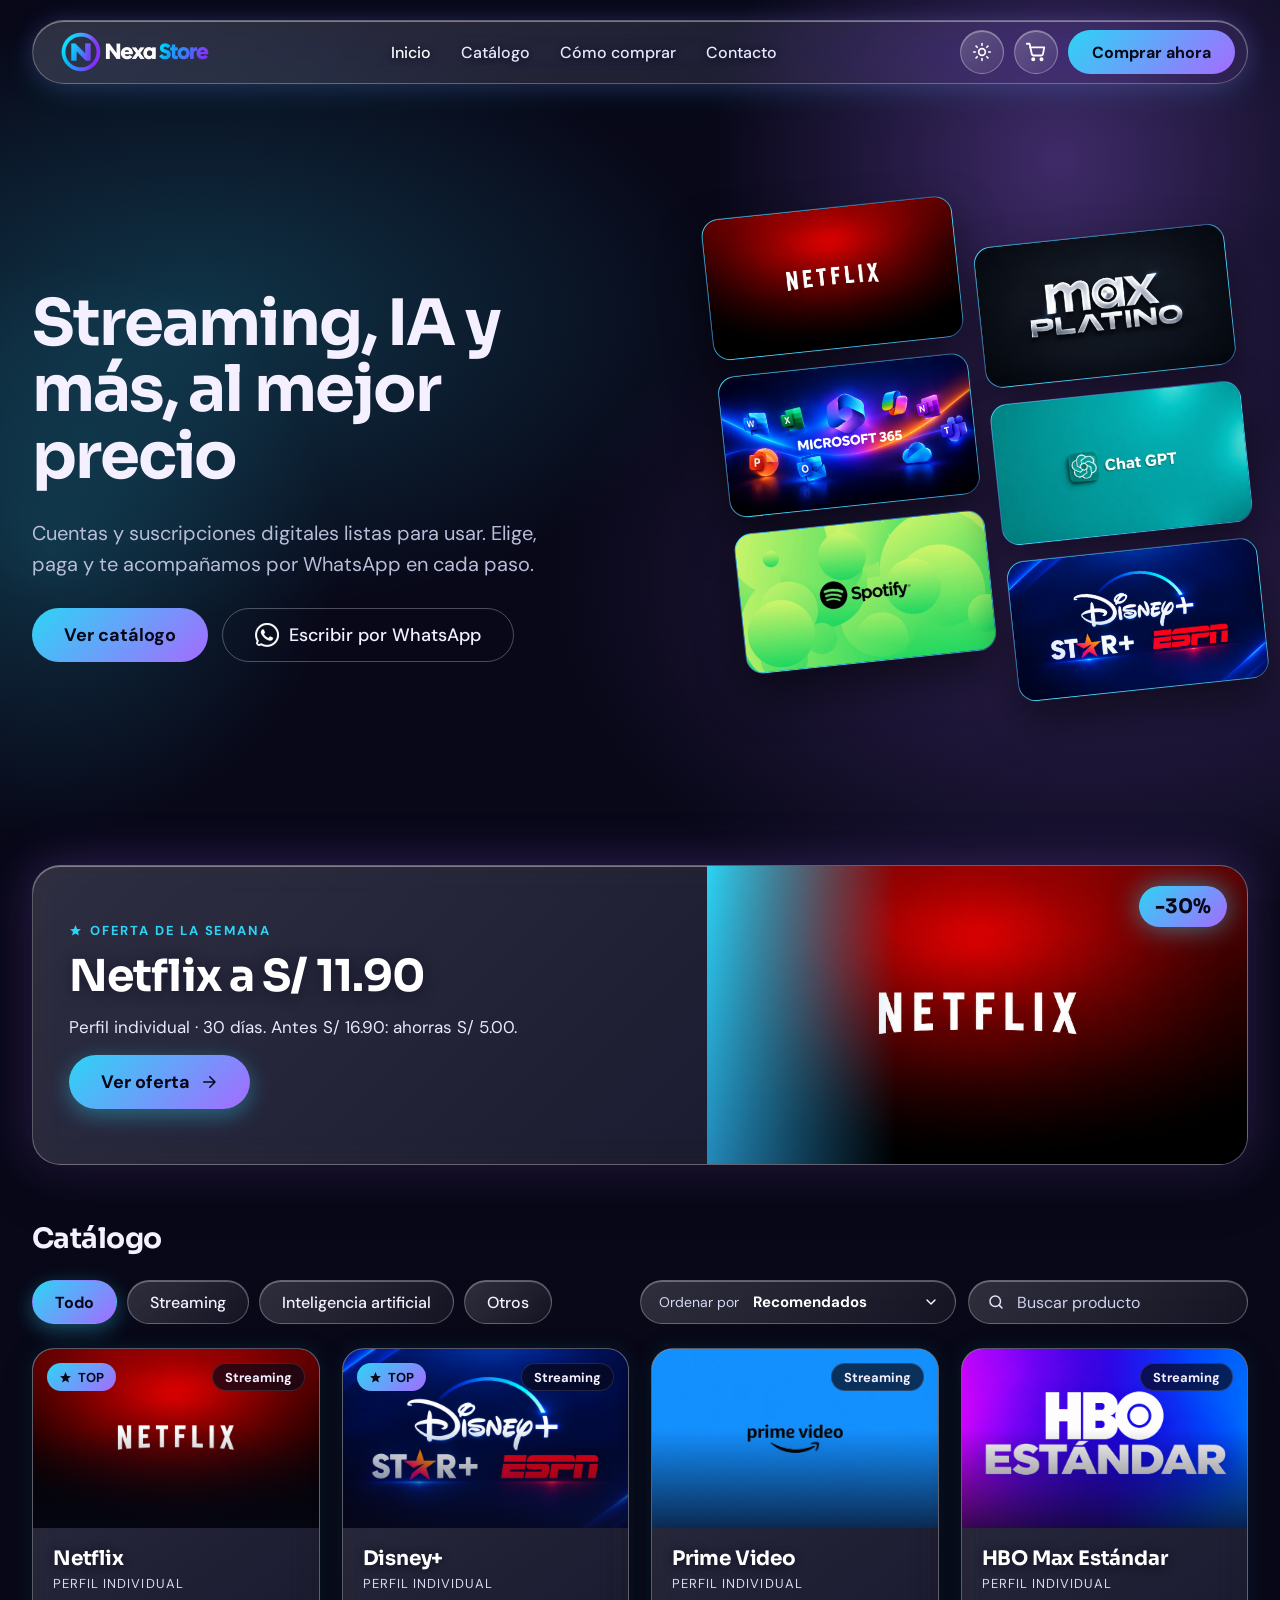
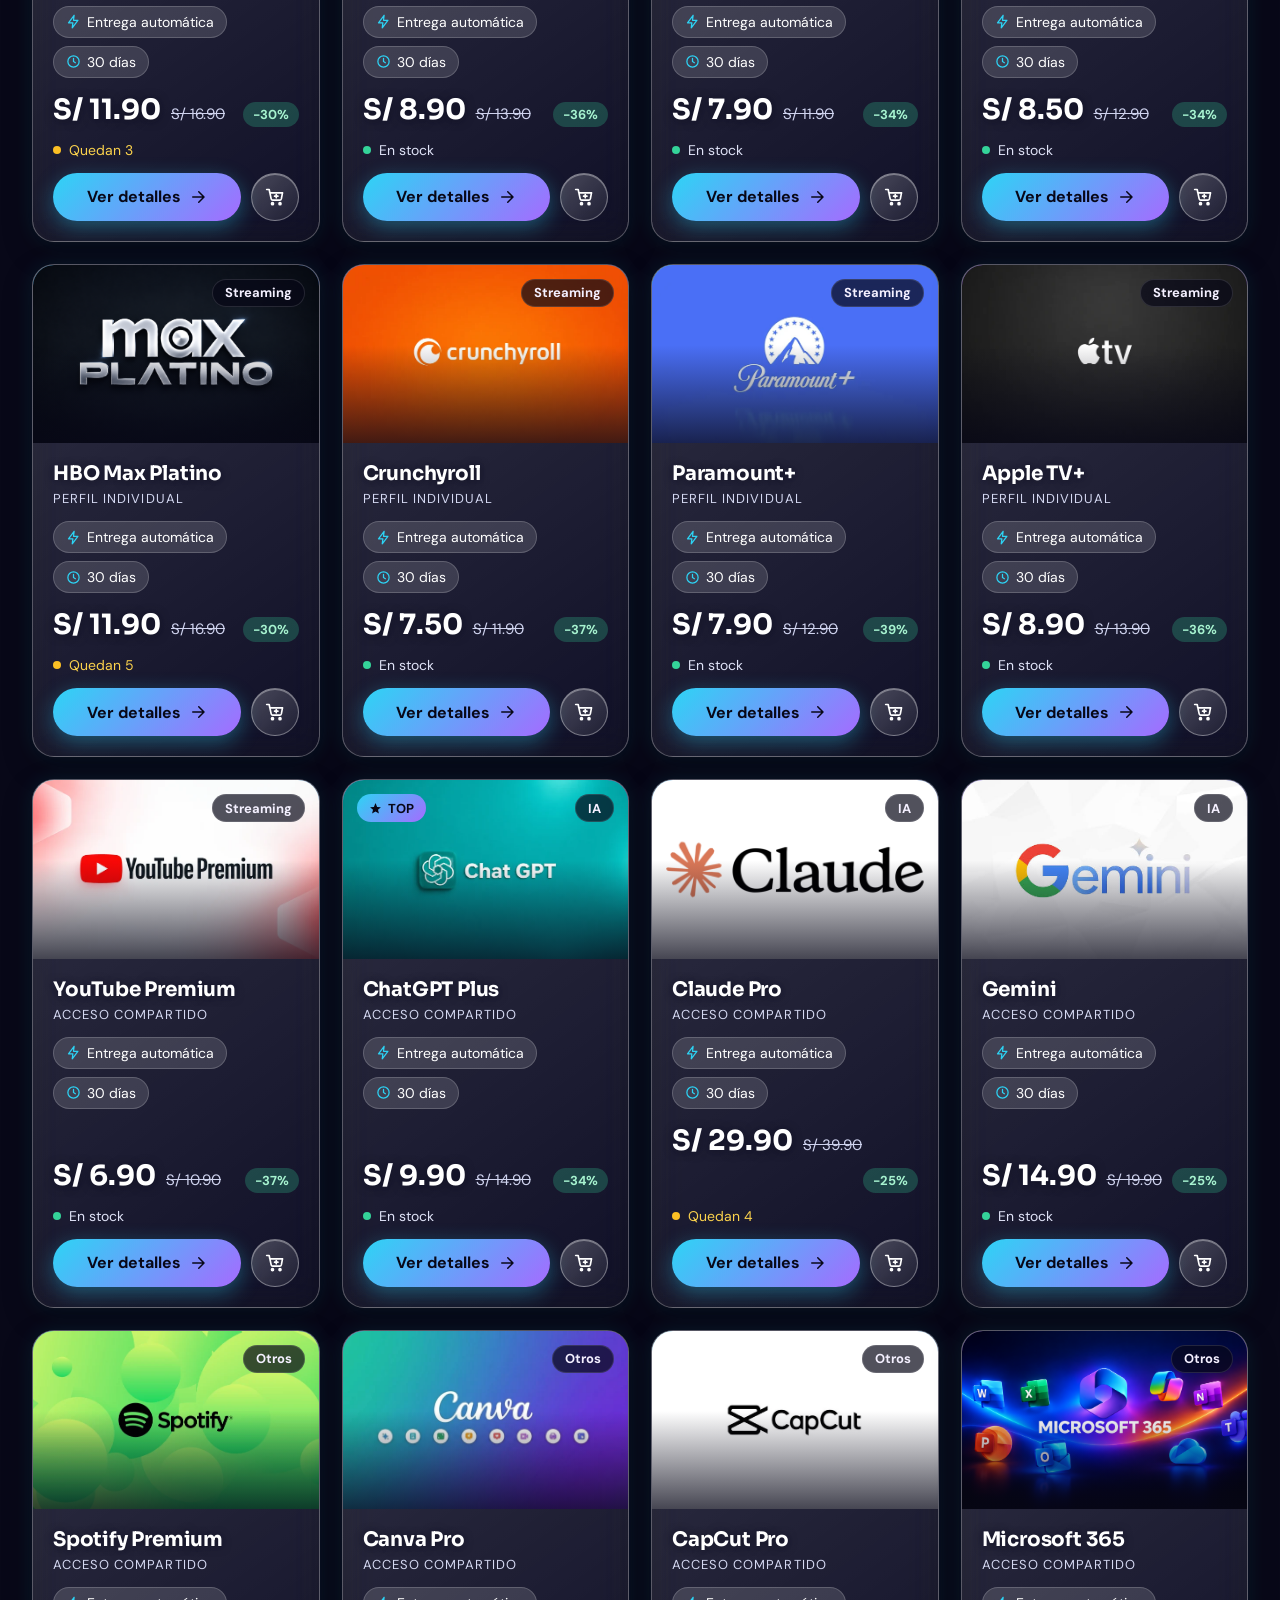
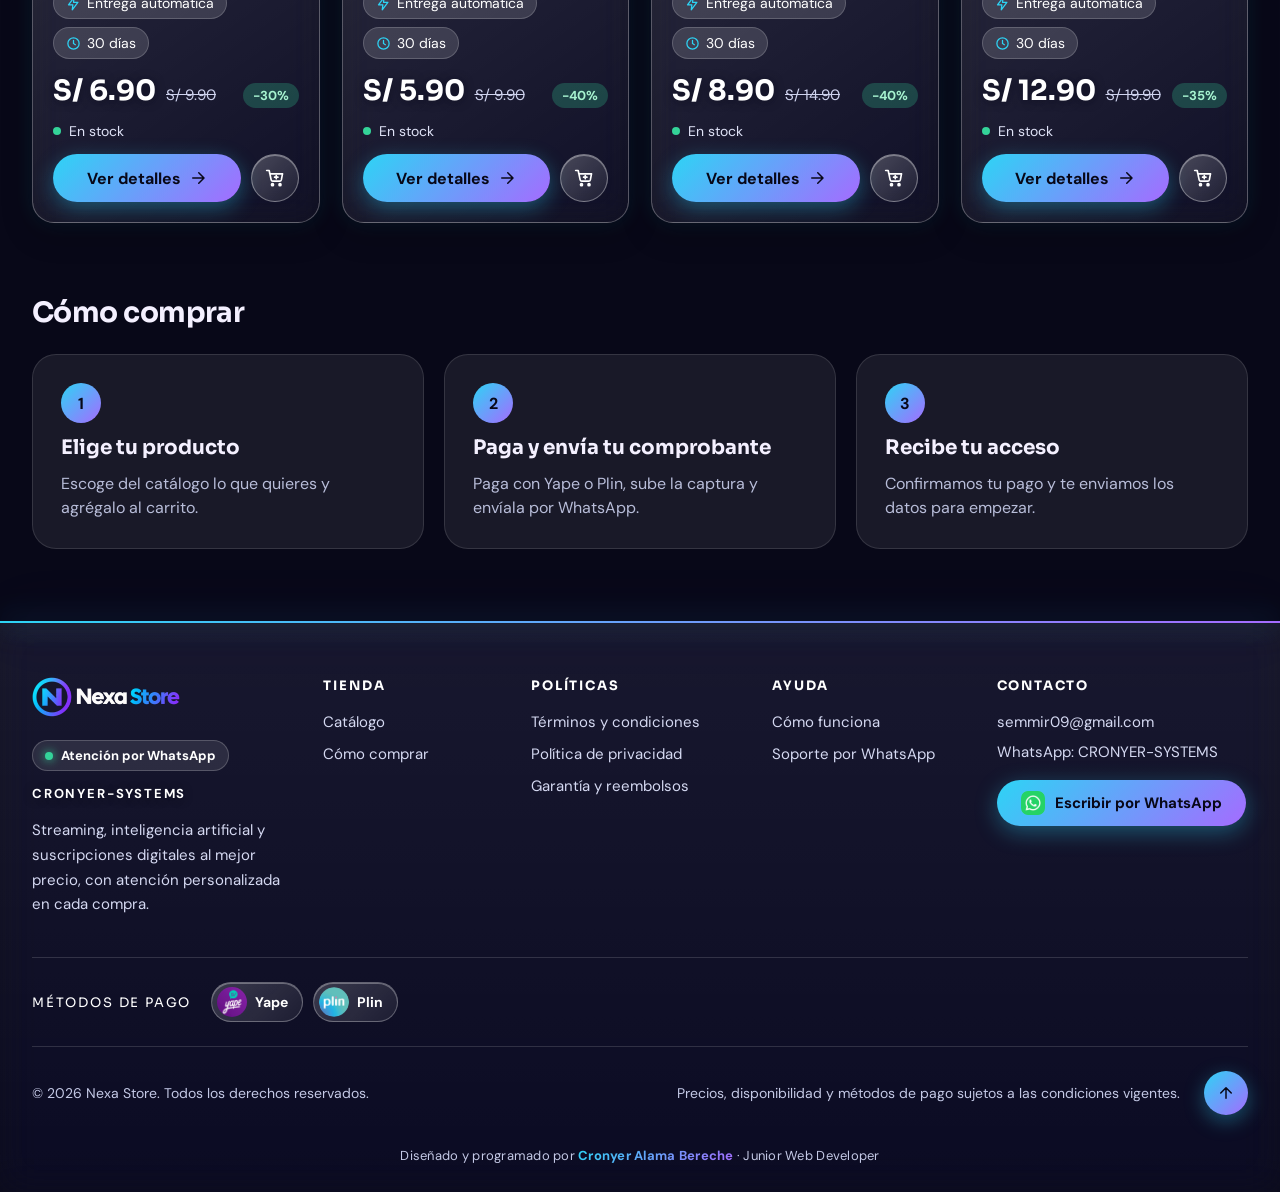
==== commit b2c0838b: "Add files via upload" ====
--- a/index.html
+++ b/index.html
@@ -29,7 +29,7 @@
       </nav>
       <div class="actions">
         <button class="cart-btn" type="button" data-carrito aria-label="Abrir carrito">
-          <svg width="22" height="22" viewBox="0 0 24 24" fill="none" stroke="currentColor" stroke-width="2" stroke-linecap="round" stroke-linejoin="round" aria-hidden="true"><path d="M6 7h12l-1 13H7L6 7z"/><path d="M9 7a3 3 0 0 1 6 0"/></svg>
+          <svg width="22" height="22" viewBox="0 0 24 24" fill="none" stroke="currentColor" stroke-width="2" stroke-linecap="round" stroke-linejoin="round" aria-hidden="true"><circle cx="9" cy="20" r="1.2"/><circle cx="18" cy="20" r="1.2"/><path d="M2 3h3l2.4 11.2a2 2 0 0 0 2 1.6h8.2a2 2 0 0 0 2-1.5L21 7H5.5"/></svg>
           <span class="cart-count" hidden>0</span>
         </button>
         <a href="#catalogo" class="btn primary">Comprar ahora</a>
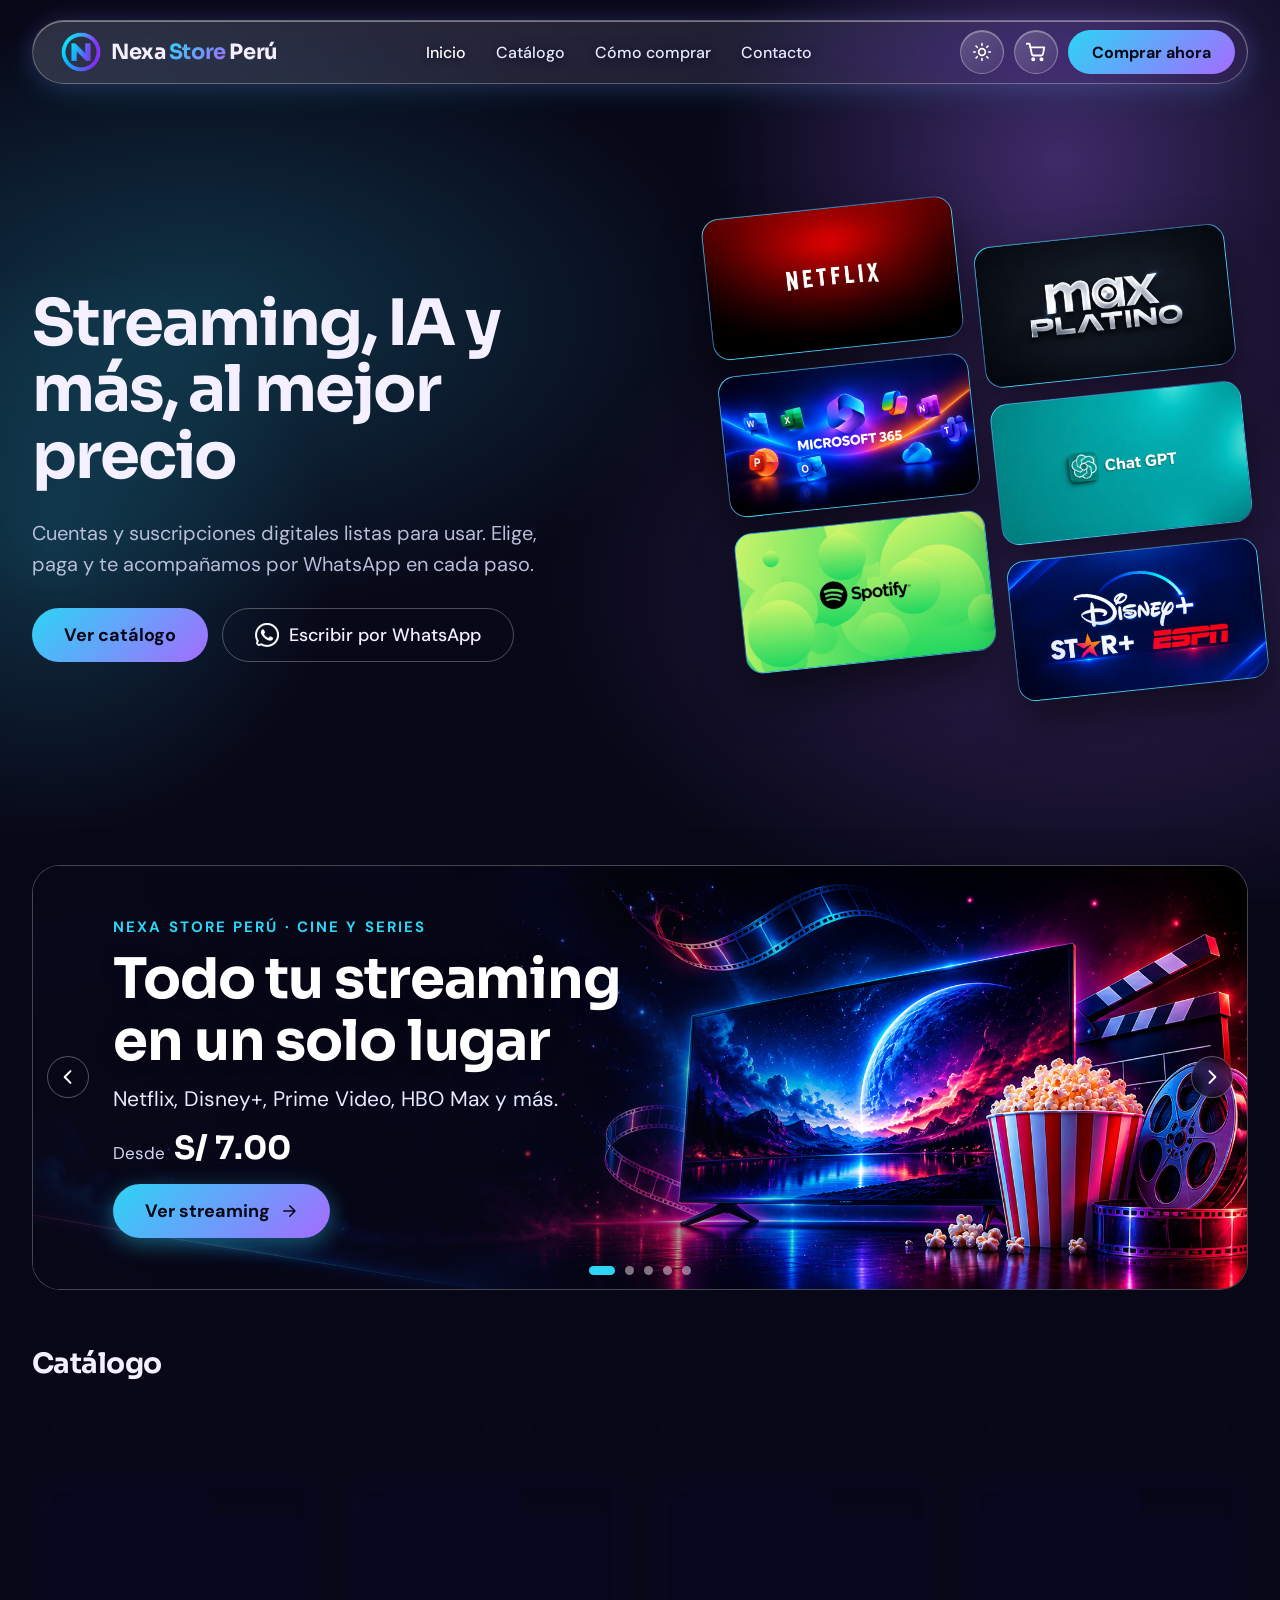
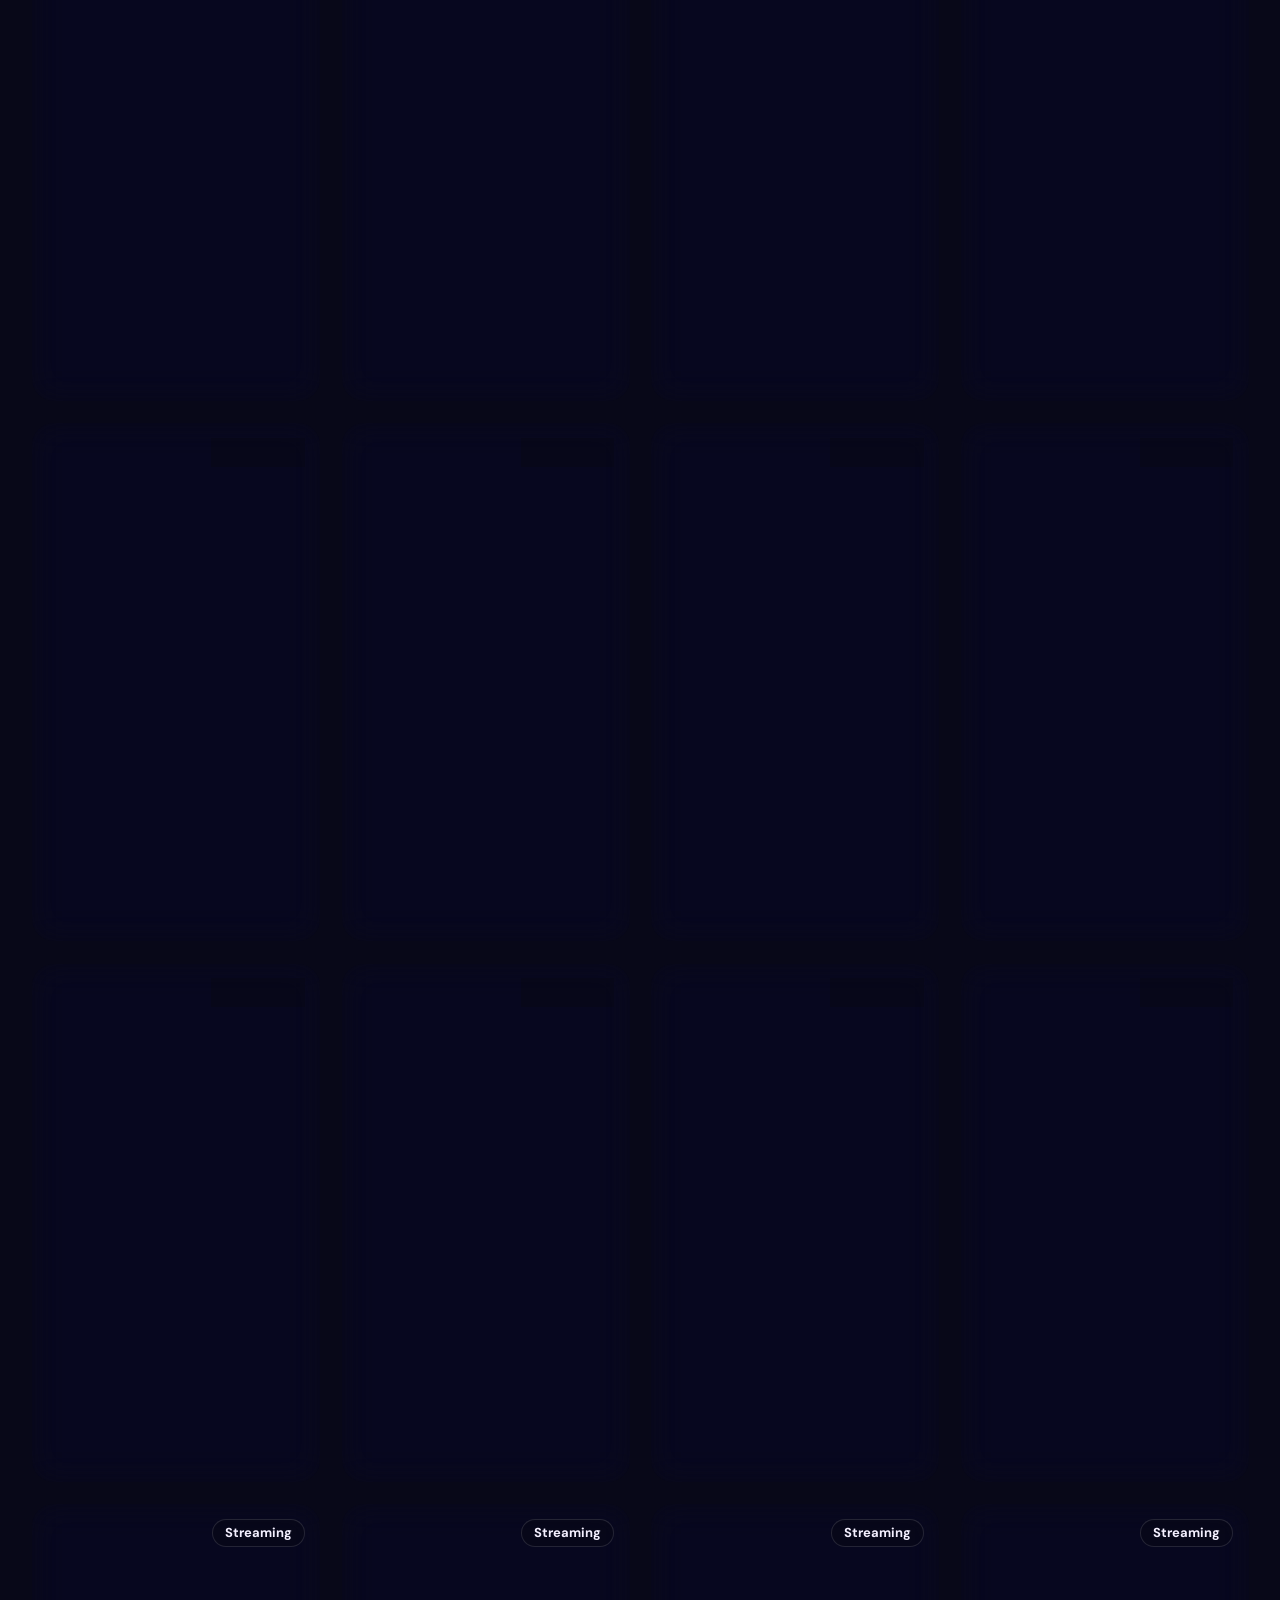
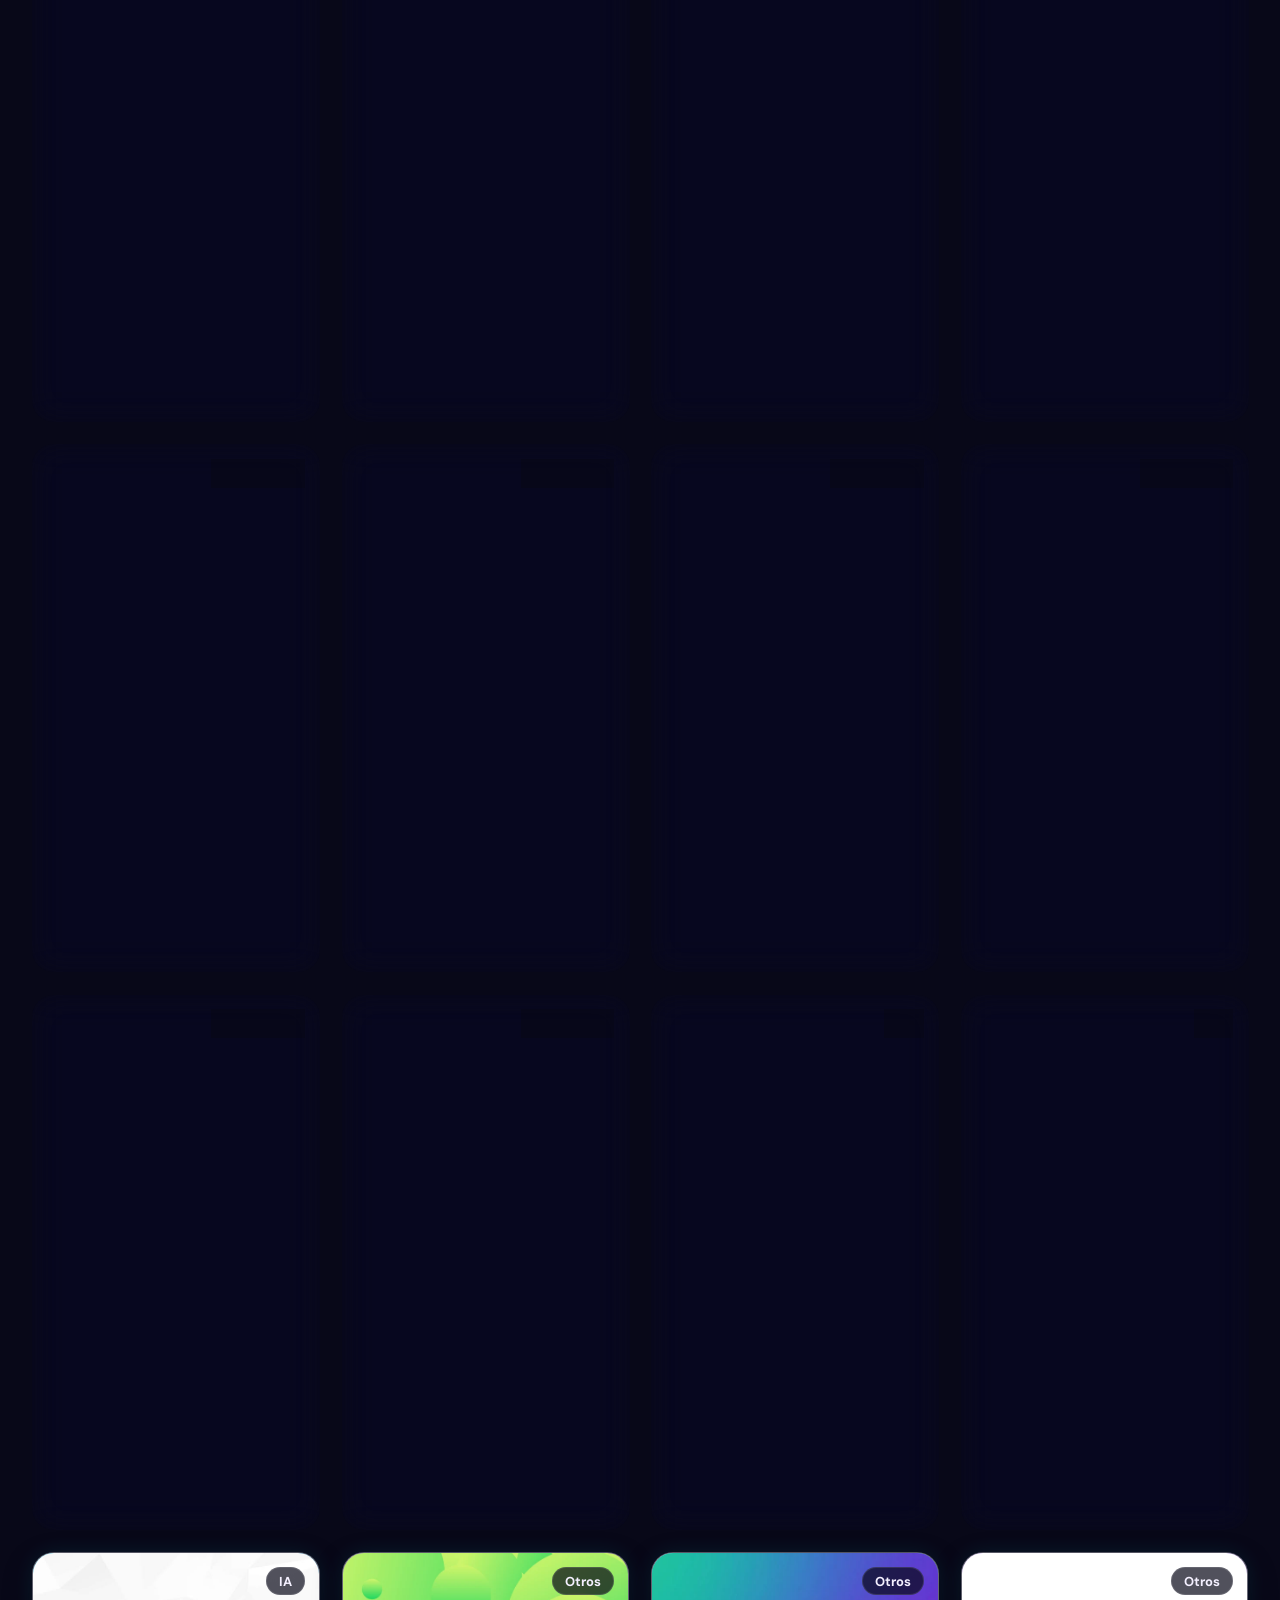
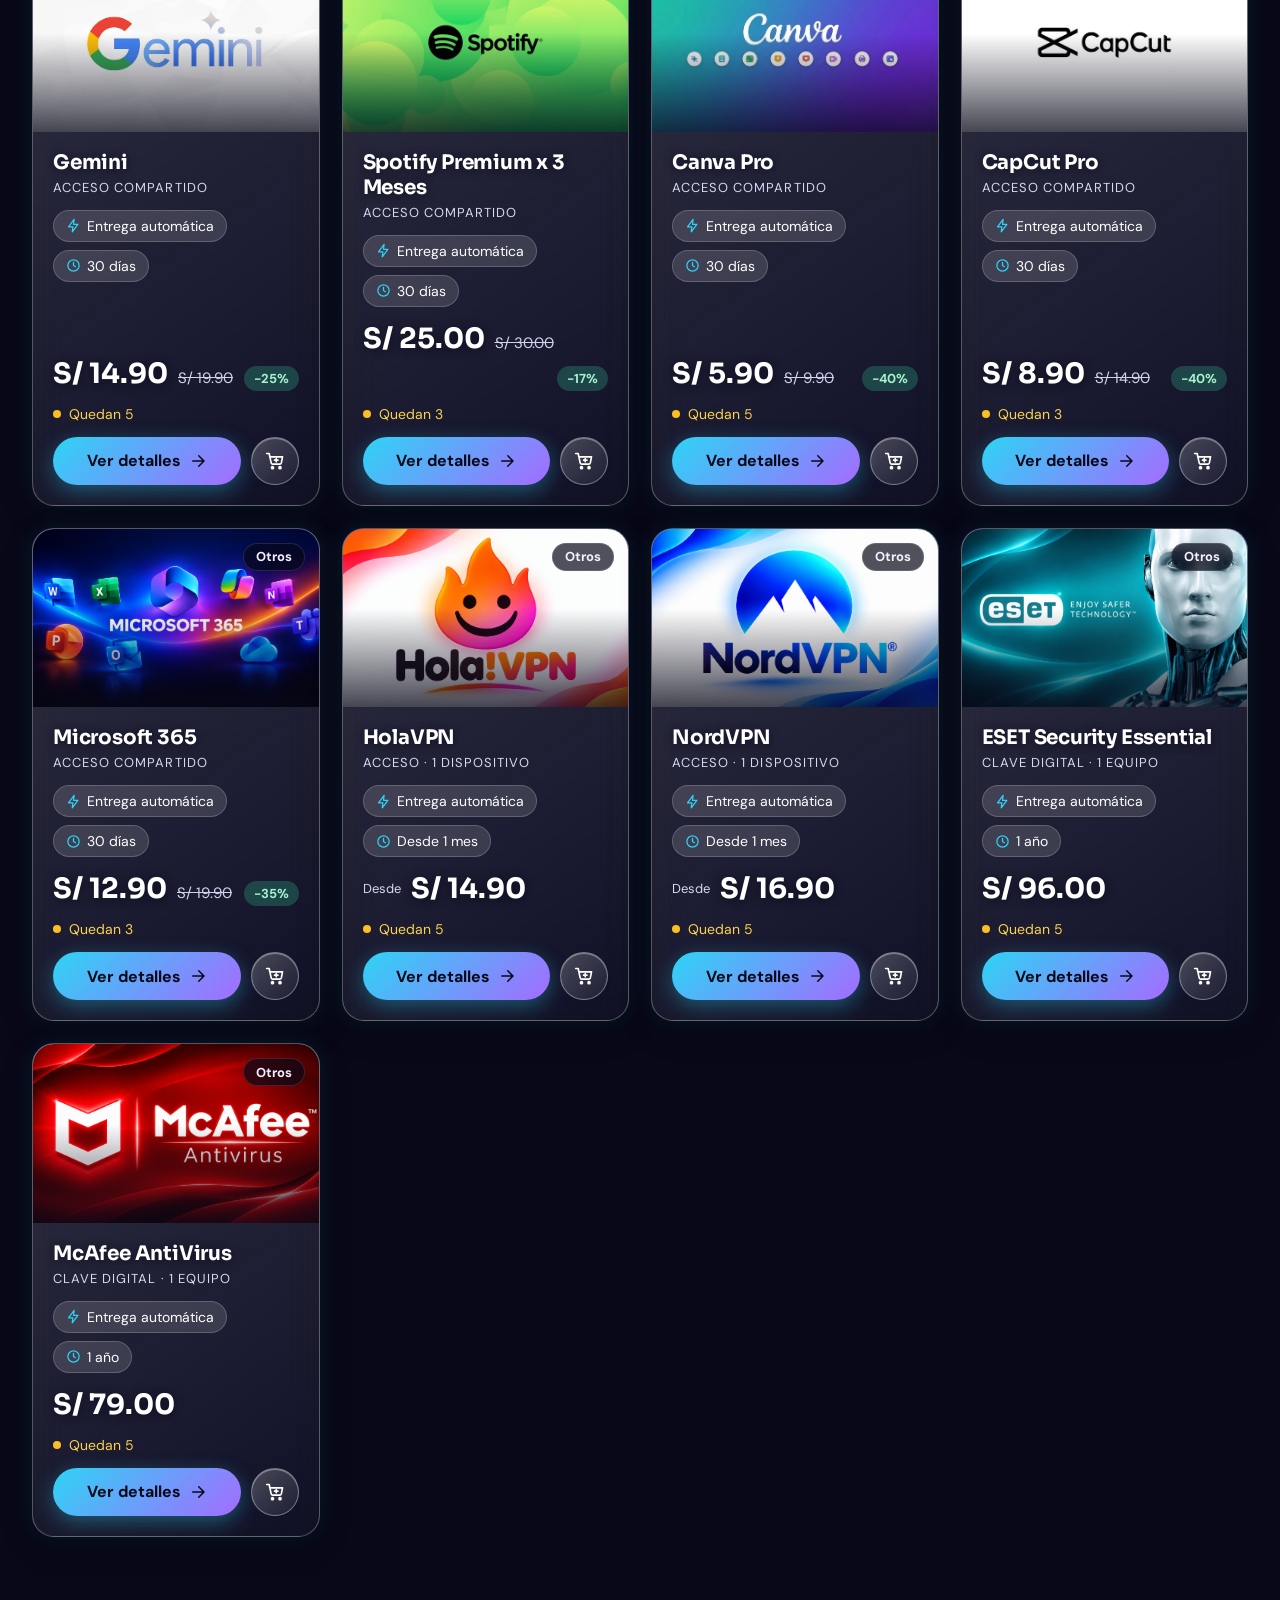
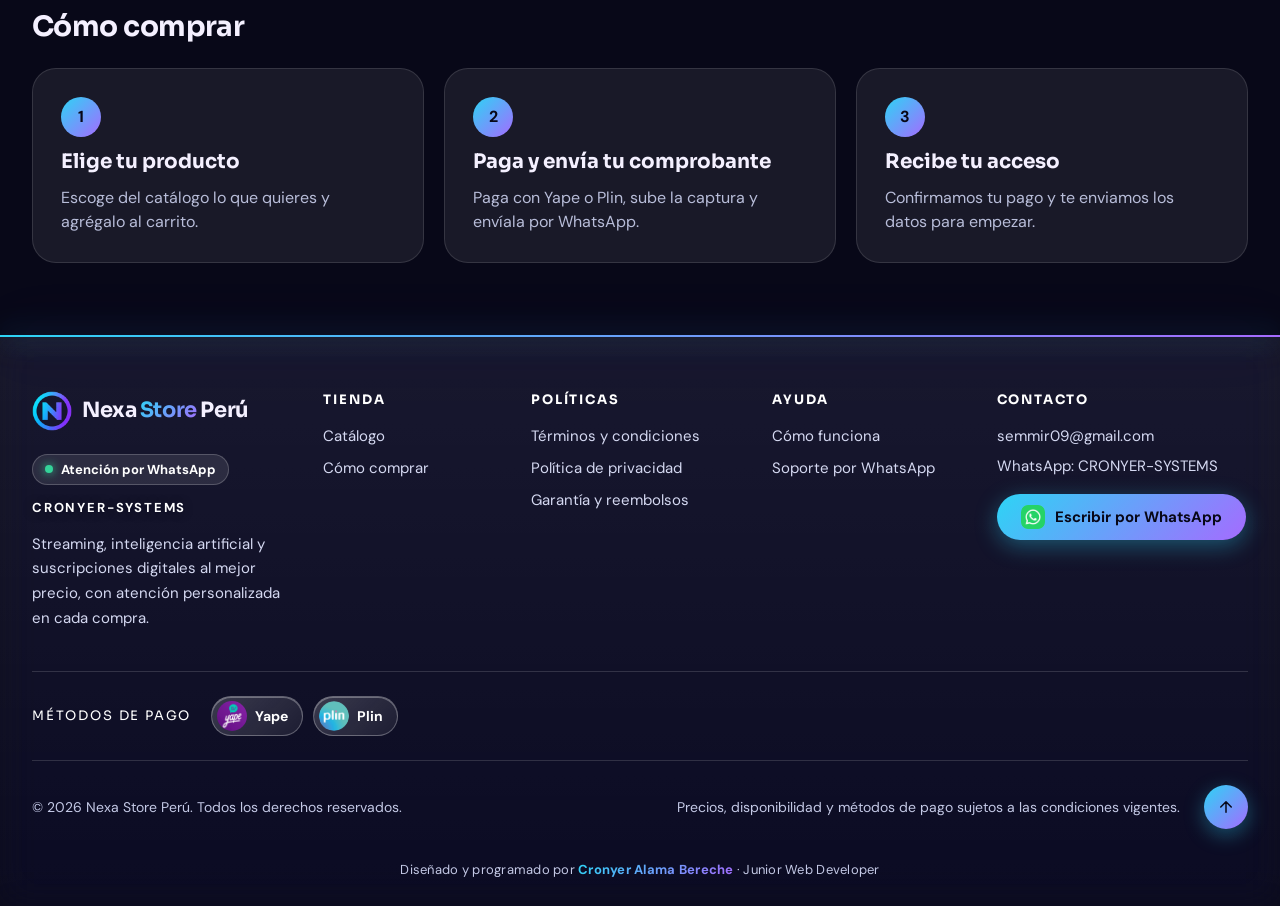
==== commit ce42e8a4: "Add files via upload" ====
--- a/index.html
+++ b/index.html
@@ -3,12 +3,27 @@
 <head>
 <meta charset="utf-8">
 <meta name="viewport" content="width=device-width, initial-scale=1">
-<title>Nexa Store – Streaming, IA y más al mejor precio</title>
+<title>Nexa Store Perú – Streaming, IA y más al mejor precio</title>
 <link rel="icon" type="image/png" href="logos/nexa-icon.png">
 <link rel="preconnect" href="https://fonts.googleapis.com">
 <link rel="preconnect" href="https://fonts.gstatic.com" crossorigin>
 <link rel="stylesheet" href="https://fonts.googleapis.com/css2?family=Sora:wght@500;700&family=DM+Sans:wght@400;500;700&display=swap">
 <meta name="theme-color" content="#080818">
+<meta name="description" content="Streaming, IA y suscripciones digitales al mejor precio: Netflix, Disney+, ChatGPT Plus, Spotify y más. Paga con Yape o Plin y recibe tu acceso por WhatsApp.">
+<link rel="canonical" href="https://nexastore-peru.netlify.app/">
+<meta property="og:type" content="website">
+<meta property="og:site_name" content="Nexa Store Perú">
+<meta property="og:locale" content="es_PE">
+<meta property="og:title" content="Nexa Store Perú – Streaming, IA y más al mejor precio">
+<meta property="og:description" content="Streaming, IA y suscripciones digitales al mejor precio: Netflix, Disney+, ChatGPT Plus, Spotify y más. Paga con Yape o Plin y recibe tu acceso por WhatsApp.">
+<meta property="og:url" content="https://nexastore-peru.netlify.app/">
+<meta property="og:image" content="https://nexastore-peru.netlify.app/logos/og-nexa.jpg">
+<meta property="og:image:width" content="1200">
+<meta property="og:image:height" content="630">
+<meta name="twitter:card" content="summary_large_image">
+<meta name="twitter:title" content="Nexa Store Perú – Streaming, IA y más al mejor precio">
+<meta name="twitter:description" content="Streaming, IA y suscripciones digitales al mejor precio: Netflix, Disney+, ChatGPT Plus, Spotify y más. Paga con Yape o Plin y recibe tu acceso por WhatsApp.">
+<meta name="twitter:image" content="https://nexastore-peru.netlify.app/logos/og-nexa.jpg">
 <link rel="stylesheet" href="css/style.css">
 <script src="js/config.js"></script>
 <script src="js/extras.js"></script>
@@ -20,7 +35,7 @@
 
   <header>
     <div class="bar">
-      <a href="#" class="logo" aria-label="Nexa Store, inicio"><img src="logos/nexa-logo.png" alt="Nexa Store" width="148" height="40"></a>
+      <a href="#" class="logo" aria-label="Nexa Store Perú, inicio"><img class="logo-ico" src="logos/nexa-icon.png" alt="" width="40" height="40"><span class="logo-txt">Nexa <span class="zone">Store</span> Perú</span></a>
       <nav id="menu" aria-label="Principal">
         <a href="#" class="active">Inicio</a>
         <a href="#catalogo">Catálogo</a>
@@ -110,7 +125,7 @@
     <div class="foot-inner">
       <div class="foot-grid">
         <div class="foot-brand">
-          <a href="#" class="foot-logo" aria-label="Nexa Store, inicio"><img src="logos/nexa-logo.png" alt="Nexa Store" width="148" height="40"></a>
+          <a href="#" class="foot-logo" aria-label="Nexa Store Perú, inicio"><img class="logo-ico" src="logos/nexa-icon.png" alt="" width="40" height="40"><span class="logo-txt">Nexa <span class="zone">Store</span> Perú</span></a>
           <p class="foot-status"><i></i>Atención por WhatsApp</p>
           <p class="foot-company">CRONYER-SYSTEMS</p>
           <p class="foot-about">Streaming, inteligencia artificial y suscripciones digitales al mejor precio, con atención personalizada en cada compra.</p>
@@ -153,7 +168,7 @@
       <div class="foot-pay"><span class="foot-pay-t">Métodos de pago</span><div class="pay-list" data-pagos></div></div>
 
       <div class="foot-bottom">
-        <span>© <span id="anio">2026</span> Nexa Store. Todos los derechos reservados.</span>
+        <span>© <span id="anio">2026</span> Nexa Store Perú. Todos los derechos reservados.</span>
         <span class="foot-note">Precios, disponibilidad y métodos de pago sujetos a las condiciones vigentes.</span>
         <a href="#" class="to-top" aria-label="Volver arriba"><svg width="18" height="18" viewBox="0 0 24 24" fill="none" stroke="currentColor" stroke-width="2" stroke-linecap="round" stroke-linejoin="round" aria-hidden="true"><path d="M12 19V5M5 12l7-7 7 7"/></svg></a>
       </div>
--- a/css/style.css
+++ b/css/style.css
@@ -886,4 +886,81 @@
 @keyframes luzgira{to{--ang:360deg}}
 @media (prefers-reduced-motion:reduce){
   .product::before,.g-card::before,.rel-card::before{background:linear-gradient(135deg,#2dd4f5,#a56bff)}
-}+}
+
+/* ===== Características del producto (pd-stats) ===== */
+.pd-stats{display:grid;grid-template-columns:repeat(auto-fit,minmax(130px,1fr));gap:12px;margin-top:22px}
+.pd-stats>div{display:flex;flex-direction:column;gap:2px;padding:16px 18px;border-radius:18px;background:rgba(255,255,255,.07);border:1px solid rgba(255,255,255,.18)}
+.pd-stats b{font-family:'Sora',sans-serif;font-size:28px;line-height:1.1;background:var(--grad);-webkit-background-clip:text;background-clip:text;color:transparent}
+.pd-stats span{font-size:14px;color:#d5d9f2}
+html[data-tema="claro"] .pd-stats>div{background:rgba(70,60,150,.06);border-color:rgba(70,60,150,.16)}
+html[data-tema="claro"] .pd-stats span{color:var(--ink2)}
+.pd-stats b{overflow-wrap:anywhere}
+
+
+/* ===== Selector de periodo (meses) ===== */
+.bc-plans{display:grid;grid-template-columns:repeat(2,1fr);gap:10px}
+.bc-plan{position:relative;display:flex;flex-direction:column;align-items:flex-start;gap:2px;padding:12px 14px;border-radius:16px;cursor:pointer;text-align:left;color:#fff;font-family:'DM Sans',sans-serif;background:rgba(255,255,255,.07);border:1px solid rgba(255,255,255,.24);transition:transform .2s ease,box-shadow .2s ease,border-color .2s ease,background .2s ease}
+.bc-plan:hover{transform:translateY(-2px);border-color:rgba(255,255,255,.5)}
+.bc-plan[aria-pressed="true"]{background:rgba(45,212,245,.14);border-color:var(--cyan);box-shadow:0 0 0 1px var(--cyan),0 0 22px rgba(45,212,245,.35)}
+.bc-plan strong{font-size:15px}
+.bc-plan span{font-family:'Sora',sans-serif;font-size:15px;font-weight:700}
+.bc-plan em{position:absolute;top:10px;right:10px;padding:2px 8px;border-radius:999px;font-style:normal;font-size:11px;font-weight:700;background:rgba(52,211,153,.25);color:#a7f3d0}
+.pd-feats li .dur{font-style:normal}
+.desde{align-self:center;font-size:13px;color:#d5d9f2}
+html[data-tema="claro"] .bc-plan{color:var(--ink);background:rgba(255,255,255,.8);border-color:rgba(70,60,150,.22)}
+html[data-tema="claro"] .bc-plan[aria-pressed="true"]{background:rgba(8,145,178,.1);box-shadow:0 0 0 1px var(--cyan),0 0 20px rgba(8,145,178,.22)}
+html[data-tema="claro"] .bc-plan em{color:#047857;background:rgba(16,185,129,.16)}
+html[data-tema="claro"] .desde{color:var(--ink2)}
+
+/* Botón de enviar comprobante, bloqueado hasta que se suba la captura */
+.pg-send.is-off{opacity:.55;filter:saturate(.6);cursor:not-allowed}
+
+/* ====== Carrusel de banners ====== */
+.bnr{position:relative;overflow:hidden;border-radius:28px;border:1px solid rgba(255,255,255,.25);background:#080818;box-shadow:0 18px 50px rgba(8,8,24,.45)}
+.bn-track{position:relative;overflow:hidden;height:clamp(390px,33vw,450px)}
+.bn{position:absolute;inset:0;display:flex;align-items:center;transition:transform .7s cubic-bezier(.65,0,.35,1)}
+.bn-img{position:absolute;inset:0;width:100%;height:100%;object-fit:cover;object-position:right center}
+.bn::before{content:"";position:absolute;inset:0;z-index:1;background:linear-gradient(90deg,rgba(8,8,24,.92) 0%,rgba(8,8,24,.7) 38%,rgba(8,8,24,0) 68%)}
+.bn-copy{position:relative;z-index:2;display:flex;flex-direction:column;align-items:flex-start;gap:12px;padding:36px 80px;max-width:min(700px,66%)}
+.bnr .bn-copy h2{font-size:clamp(32px,4.4vw,56px);line-height:1.1;color:#fff;text-shadow:0 2px 14px rgba(8,8,24,.6)}
+.bnr .bn-copy p{margin:0;font-size:clamp(17px,1.7vw,21px);line-height:1.5;color:#e6e9ff}
+.bnr .offer-kick{font-size:15px}
+.bn-price{font-size:17px;color:#d5d9f2}
+.bn-price b{font-family:'Sora',sans-serif;font-size:32px;color:#fff;margin-left:4px}
+.bn-copy .btn{box-shadow:0 6px 22px rgba(45,212,245,.4);margin-top:4px}
+.bn-nav{position:absolute;top:50%;transform:translateY(-50%);z-index:3;width:42px;height:42px;border-radius:50%;border:1px solid rgba(255,255,255,.3);background:rgba(8,8,24,.55);color:#fff;display:grid;place-items:center;cursor:pointer;-webkit-backdrop-filter:blur(6px);backdrop-filter:blur(6px)}
+.bn-nav:hover{background:rgba(8,8,24,.8)}
+.bn-nav.prev{left:14px}
+.bn-nav.next{right:14px}
+.bn-dots{position:absolute;left:0;right:0;bottom:14px;z-index:3;display:flex;justify-content:center;gap:10px}
+.bn-dot{position:relative;width:9px;height:9px;padding:0;border:0;border-radius:99px;background:rgba(255,255,255,.45);cursor:pointer;transition:width .3s,background .3s}
+.bn-dot::after{content:"";position:absolute;inset:-10px}
+.bn-dot[aria-current="true"]{width:26px;background:var(--cyan)}
+@media (max-width:720px){
+  .bn-track{height:480px}
+  .bn{align-items:flex-end}
+  .bn::before{background:linear-gradient(180deg,rgba(8,8,24,0) 0%,rgba(8,8,24,0) 22%,rgba(8,8,24,.9) 56%,rgba(8,8,24,.96) 100%)}
+  .bnr .offer-kick{font-size:13px;letter-spacing:.08em;align-items:flex-start;line-height:1.35}
+  .bnr .bn-copy h2{font-size:31px}
+  .bn-price b{font-size:28px}
+  .bn-copy{gap:10px}
+  .bn-img{object-position:78% center}
+  .bn-copy{max-width:100%;padding:22px 22px 46px}
+  .bnr .bn-copy p{font-size:17px}
+  .bn-nav{display:none}
+}
+@media (prefers-reduced-motion:reduce){.bn,.bn-dot{transition:none}}
+/* Logo: icono + texto, se lee en modo claro y oscuro */
+.logo-ico,.foot-logo .logo-ico{display:block;height:40px;width:40px;flex:none}
+.logo-txt{font-family:'Sora',sans-serif;font-weight:700;font-size:21px;letter-spacing:-.02em;line-height:1;color:var(--text);white-space:nowrap}
+.logo-txt .zone{background:var(--grad);-webkit-background-clip:text;background-clip:text;color:transparent}
+.foot-logo{display:inline-flex;align-items:center;gap:10px}
+@media (max-width:480px){.logo-txt{font-size:17px}.logo-ico{height:34px;width:34px}}
+
+/* Migas de pan sobre la imagen del producto: legibles en modo claro */
+html[data-tema] .pd-hero .crumbs a{color:#e0e3f7!important;opacity:1}
+html[data-tema] .pd-hero .crumbs a:hover{color:#fff!important}
+
+/* Iconos de la cabecera del producto: se veian apagados en modo claro */
+html[data-tema] .pd-hero .pd-feats span{color:#5ce1f7;background:linear-gradient(135deg,rgba(255,255,255,.26),rgba(255,255,255,.1))}
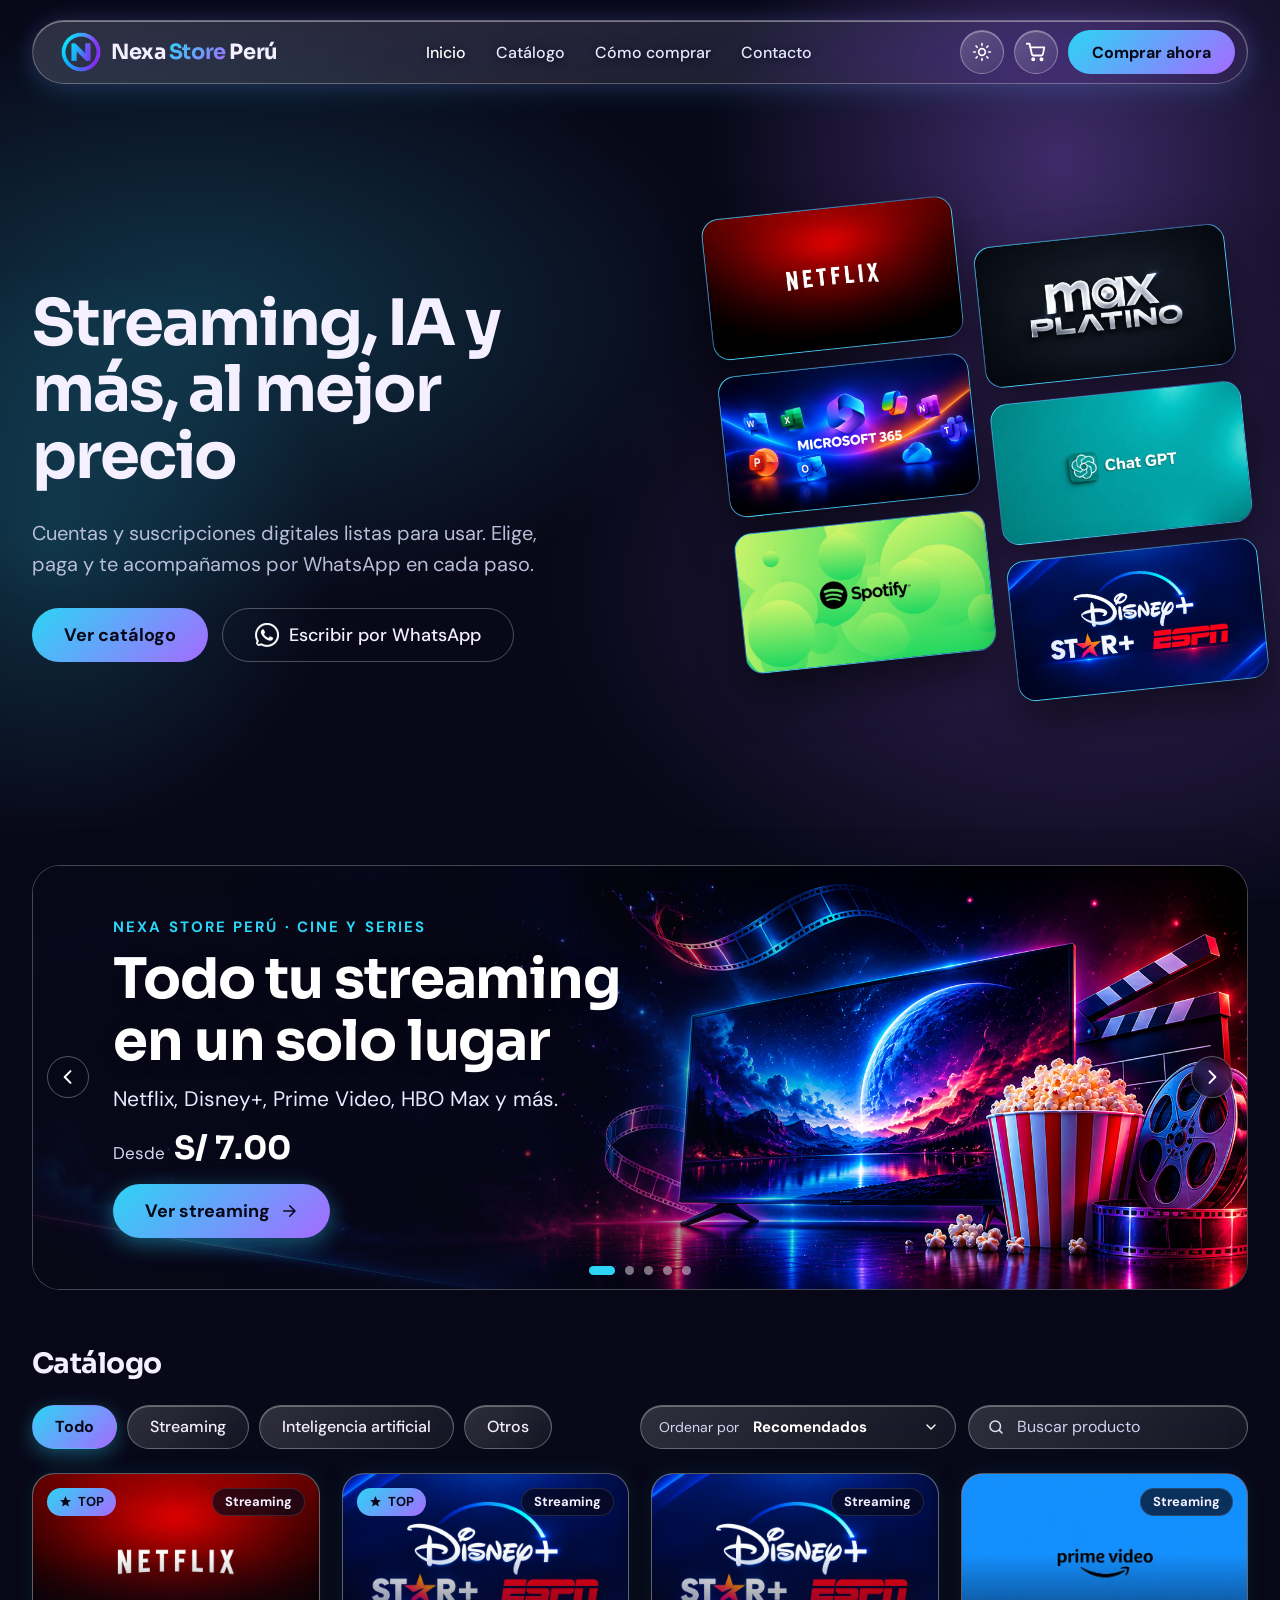
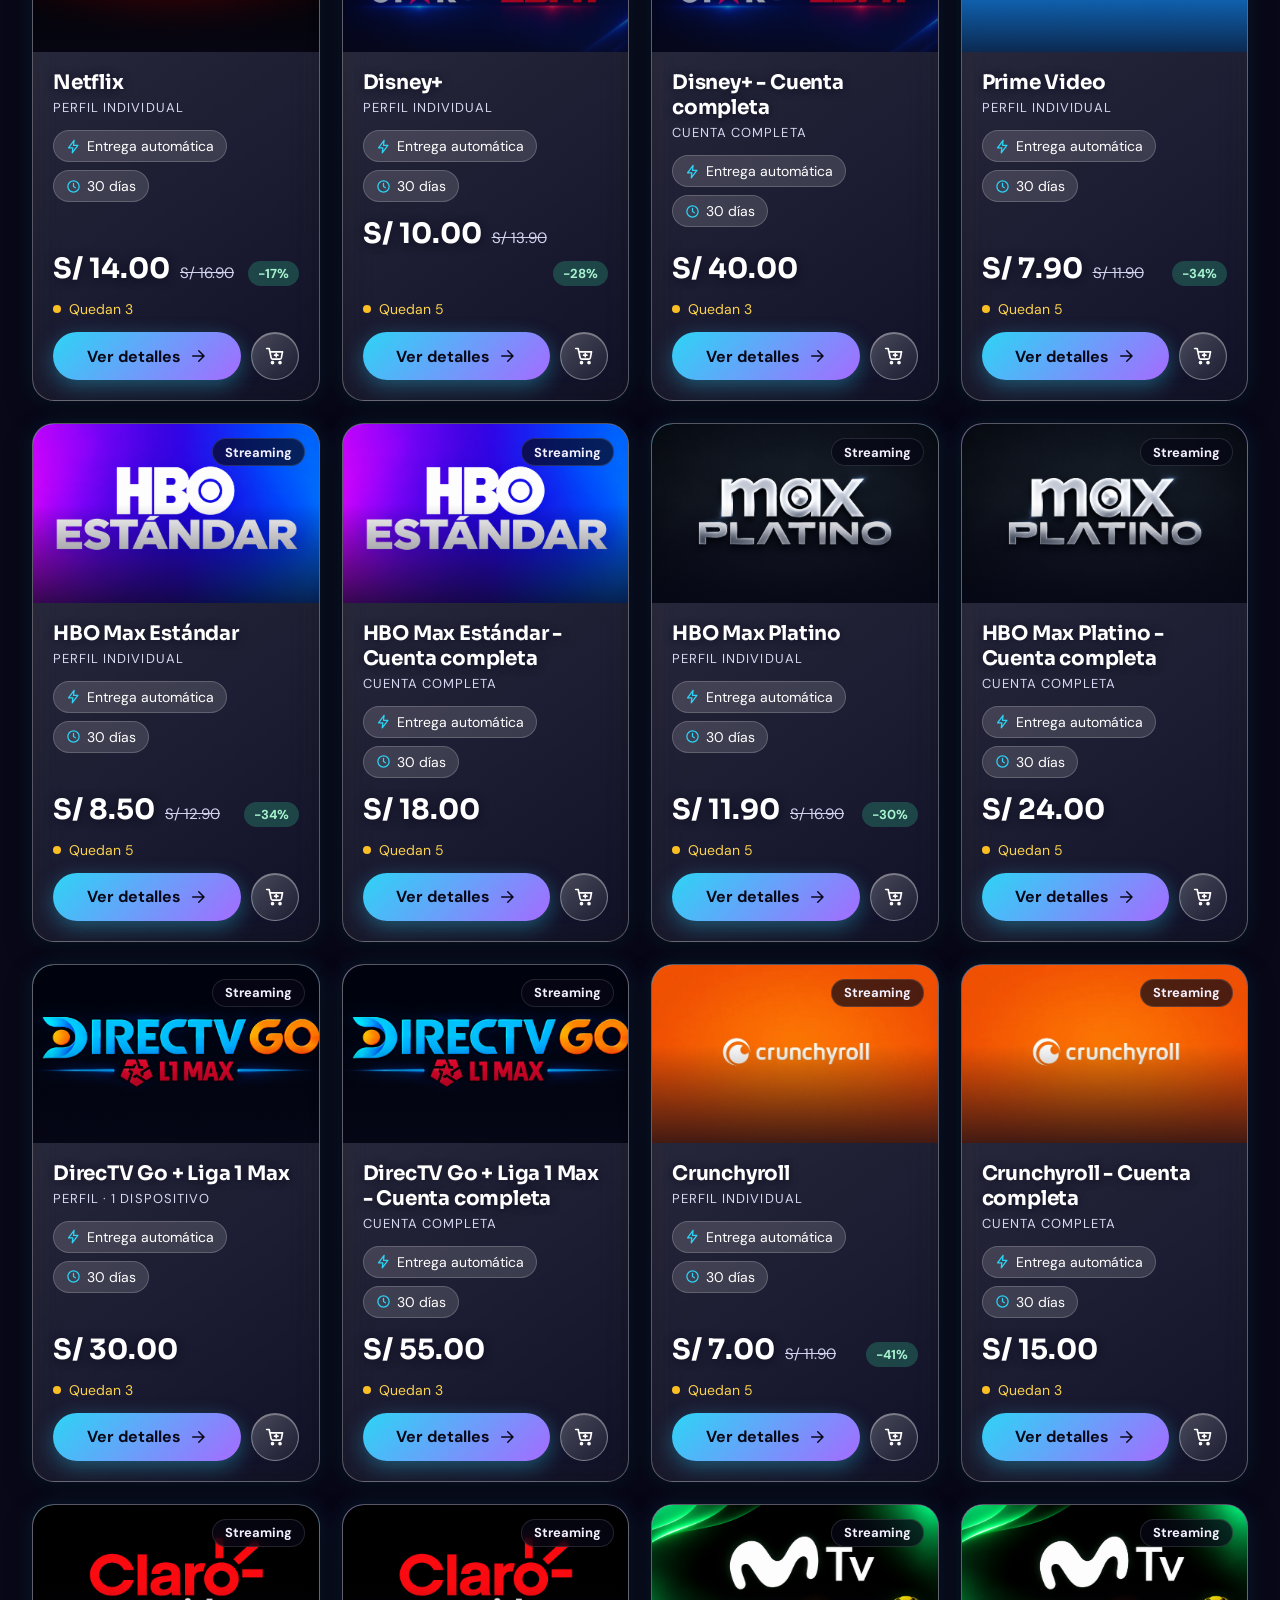
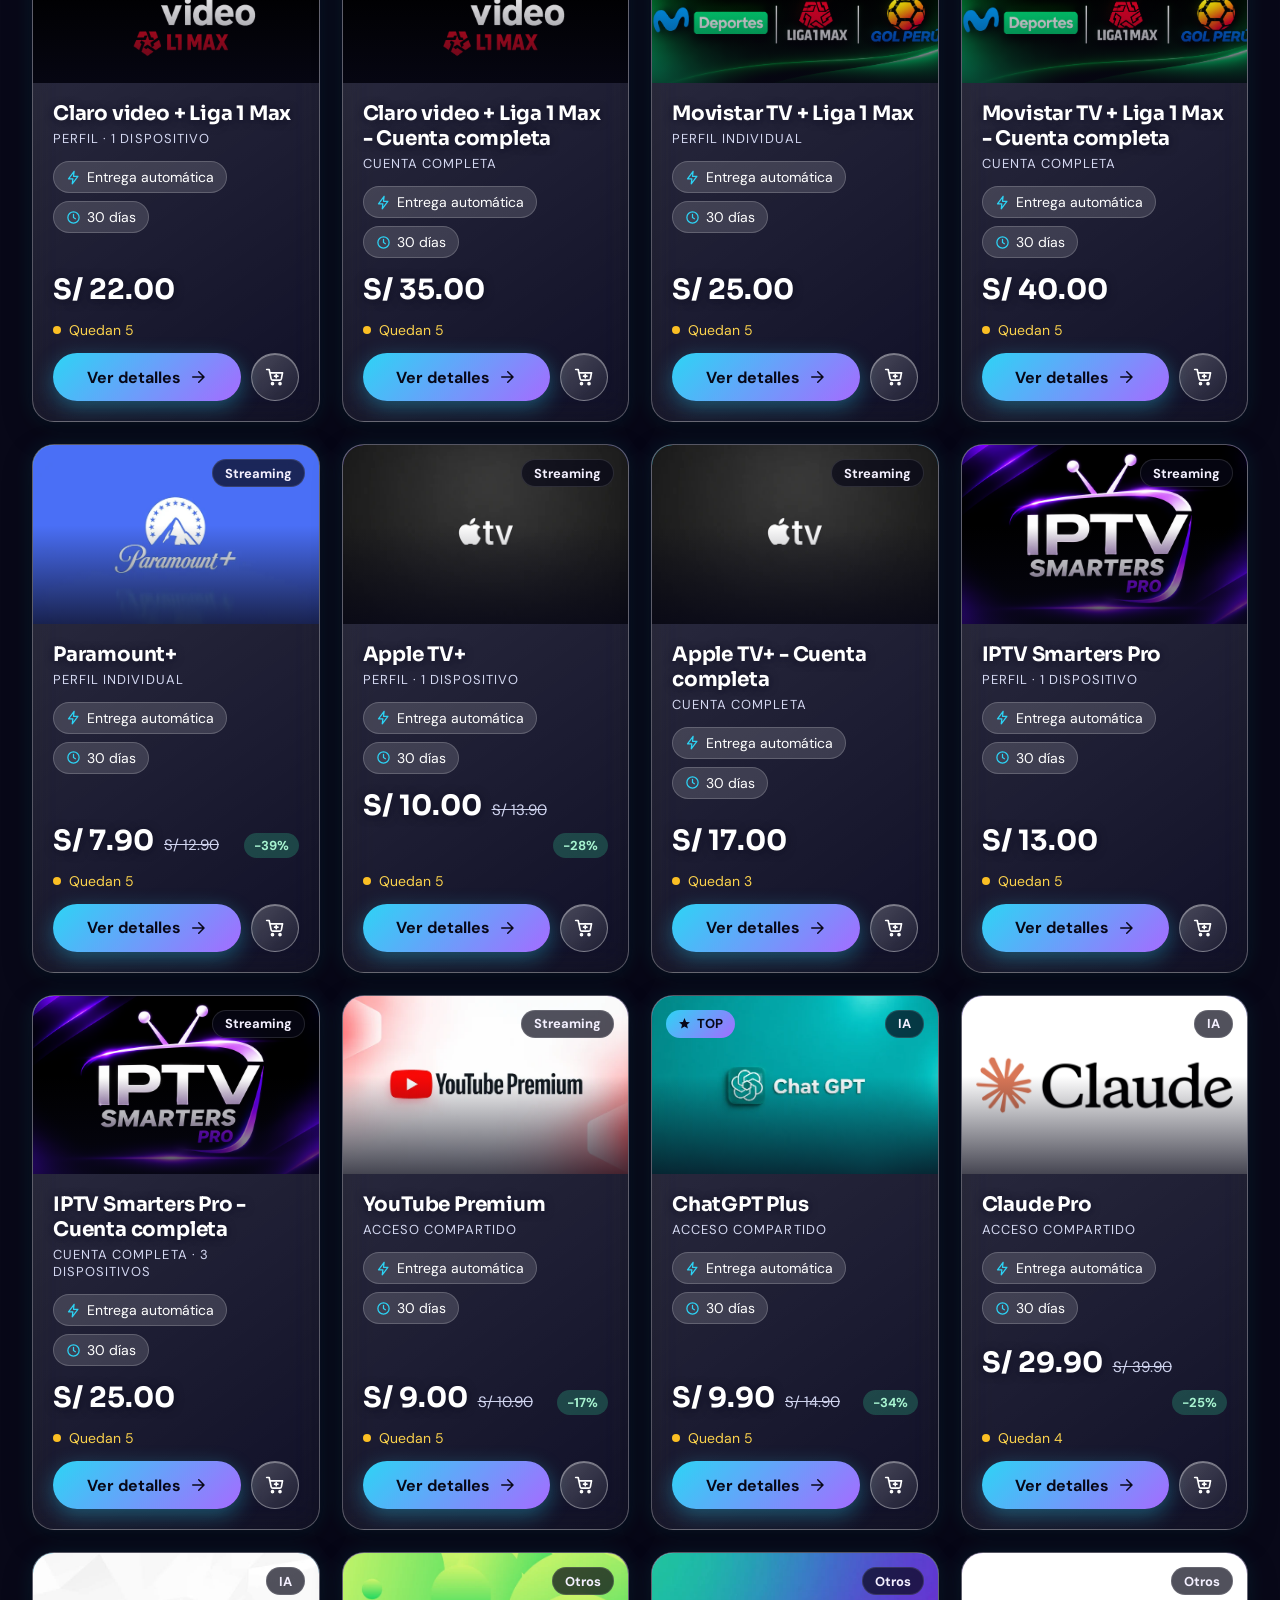
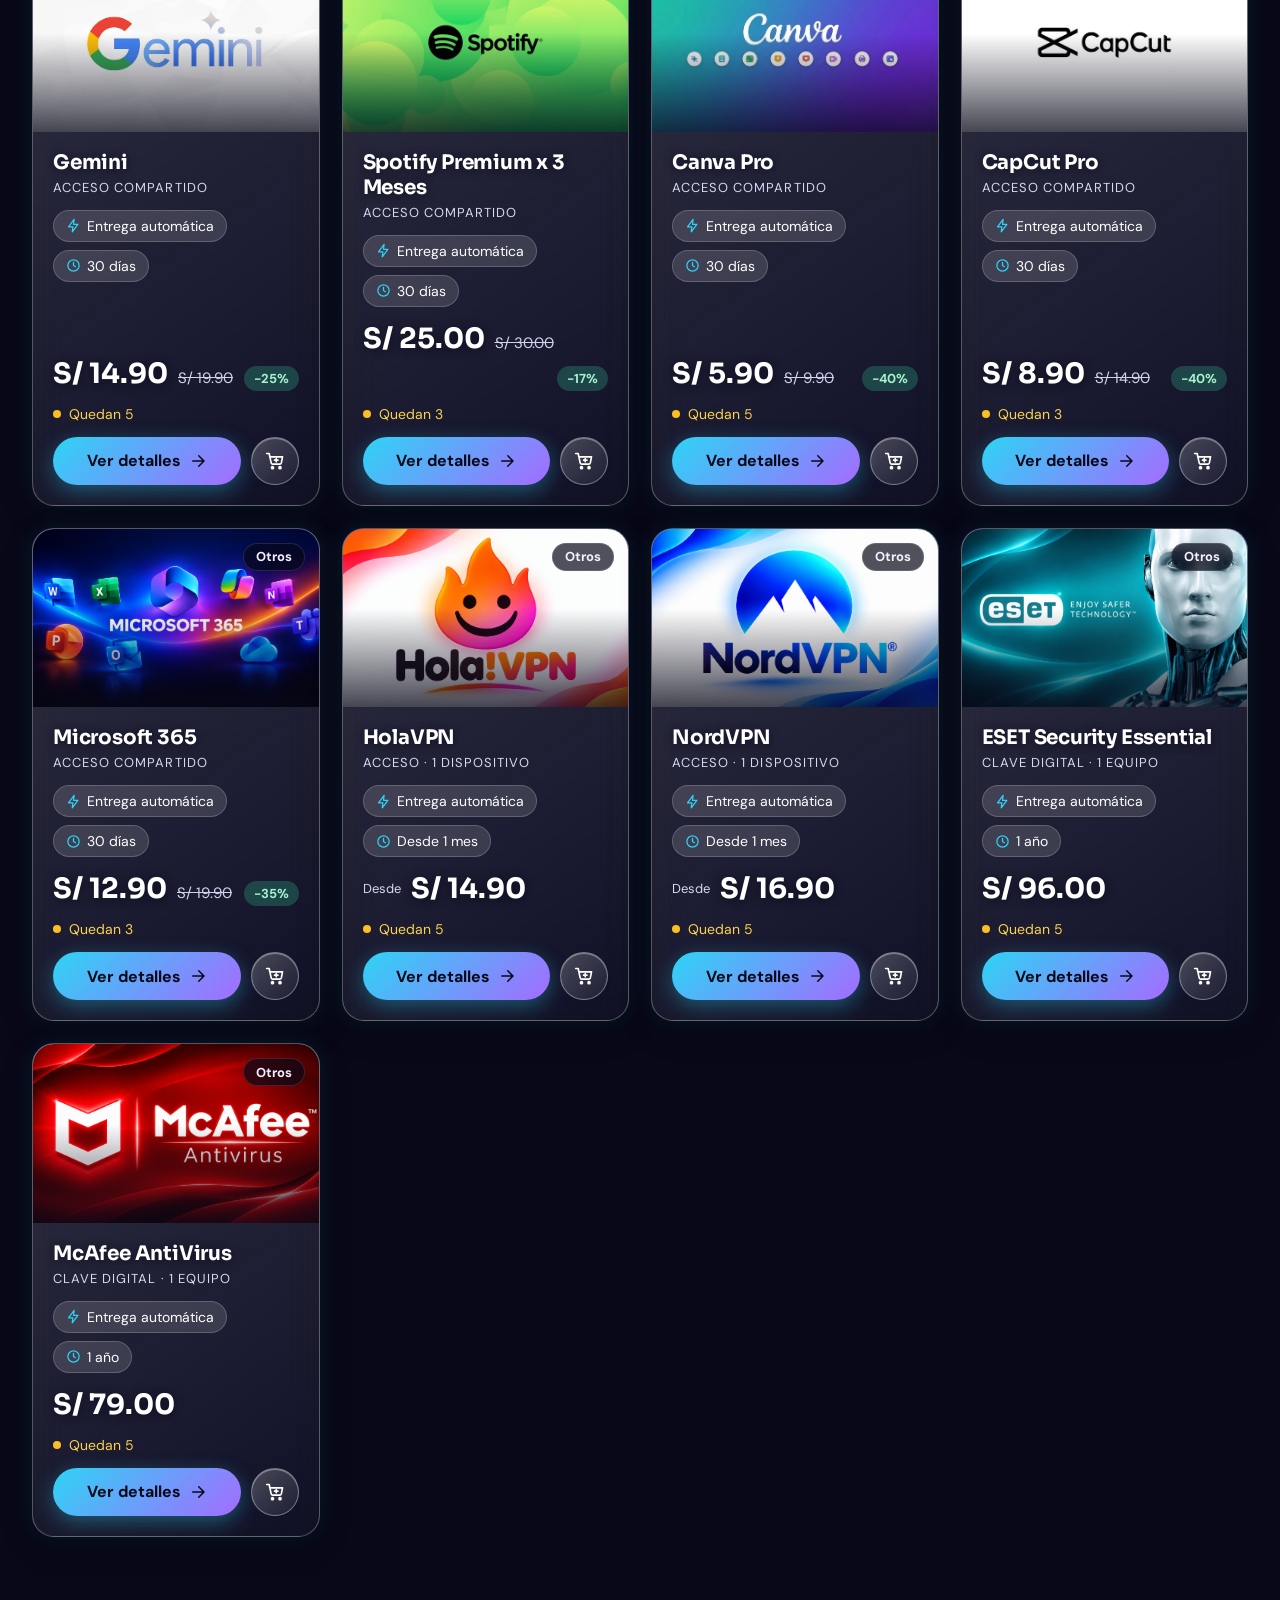
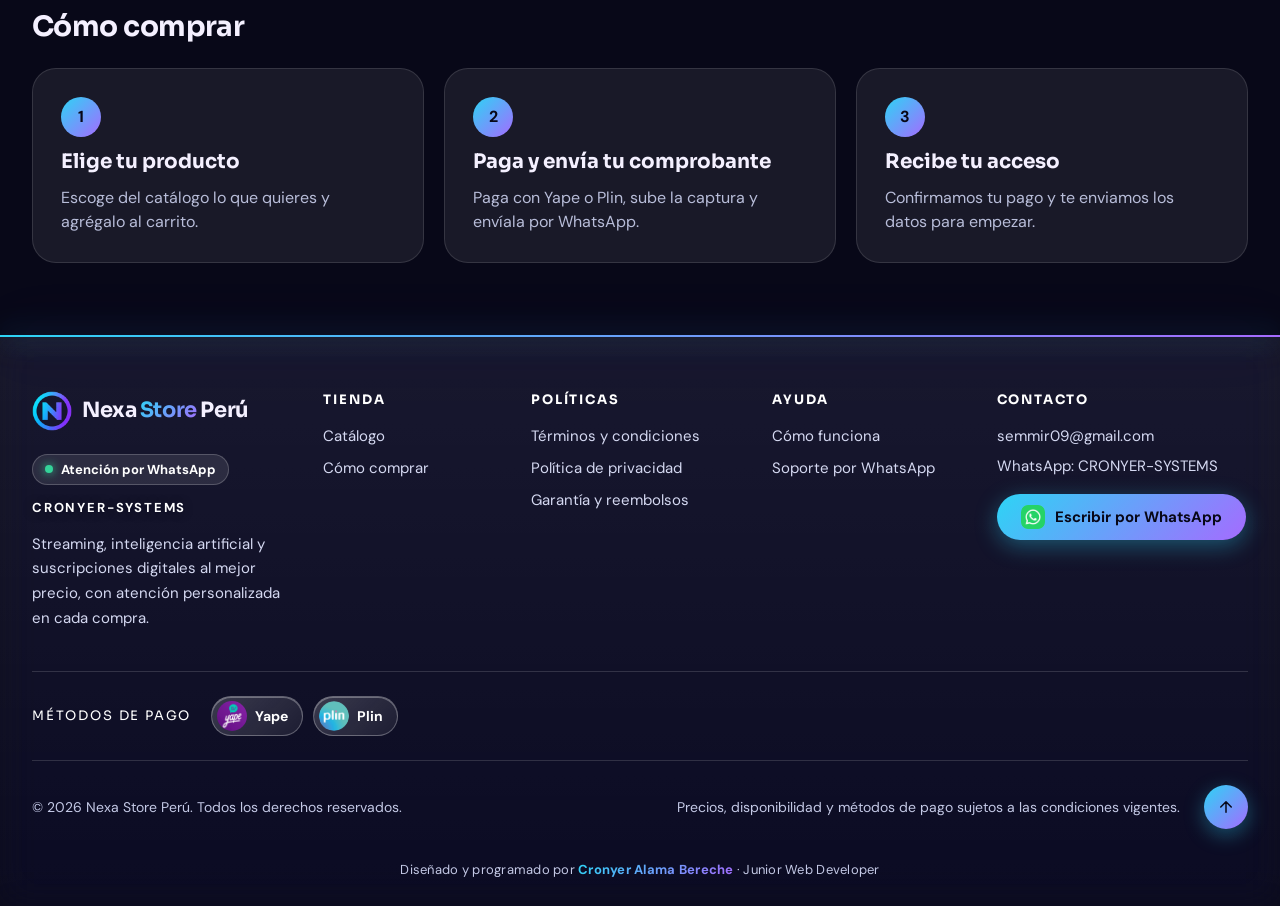
==== commit 2187950c: "Ajustes para celular" ====
--- a/index.html
+++ b/index.html
@@ -24,9 +24,9 @@
 <meta name="twitter:title" content="Nexa Store Perú – Streaming, IA y más al mejor precio">
 <meta name="twitter:description" content="Streaming, IA y suscripciones digitales al mejor precio: Netflix, Disney+, ChatGPT Plus, Spotify y más. Paga con Yape o Plin y recibe tu acceso por WhatsApp.">
 <meta name="twitter:image" content="https://nexastore-peru.netlify.app/logos/og-nexa.jpg">
-<link rel="stylesheet" href="css/style.css">
-<script src="js/config.js"></script>
-<script src="js/extras.js"></script>
+<link rel="stylesheet" href="css/style.css?v=3">
+<script src="js/config.js?v=3"></script>
+<script src="js/extras.js?v=3"></script>
 </head>
 <body>
 <div class="page">
@@ -176,7 +176,7 @@
     </div>
   </footer>
 </div>
-<script src="js/carrito.js"></script>
-<script src="js/script.js"></script>
+<script src="js/carrito.js?v=3"></script>
+<script src="js/script.js?v=3"></script>
 </body>
 </html>
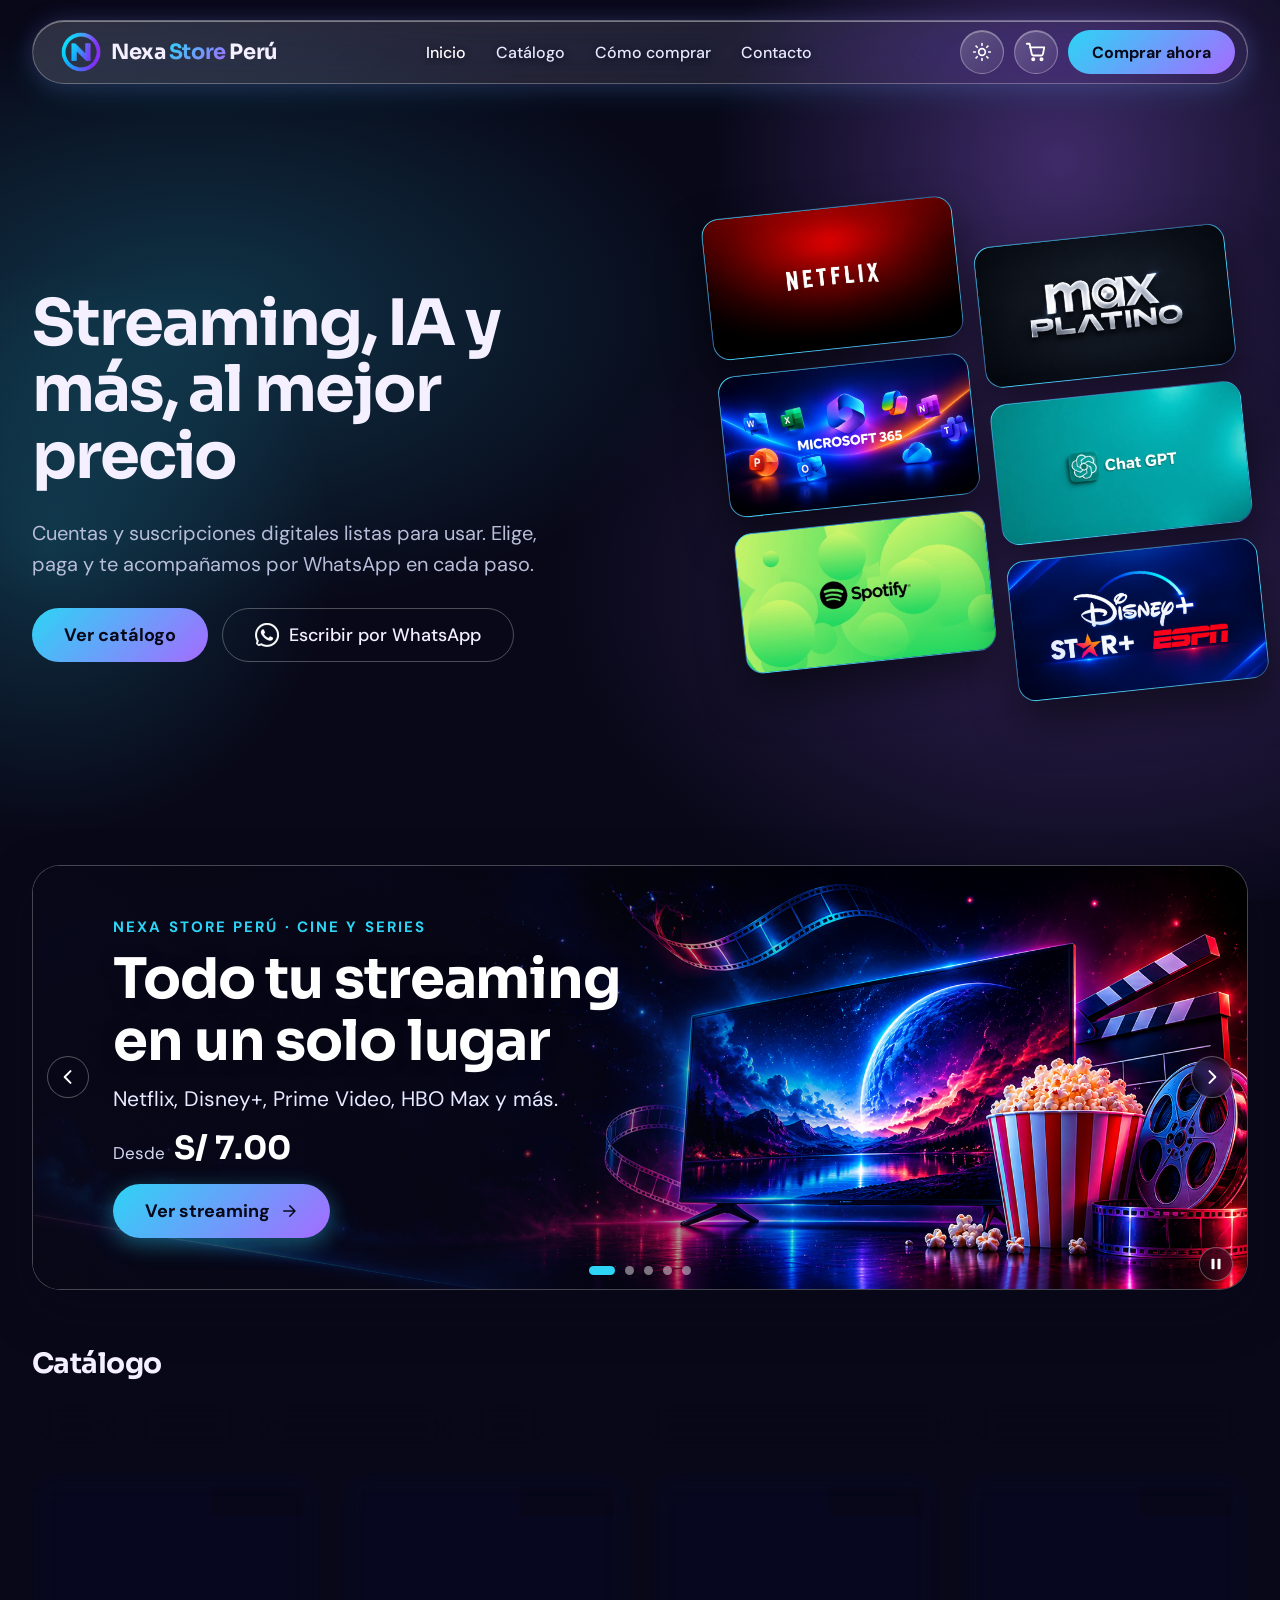
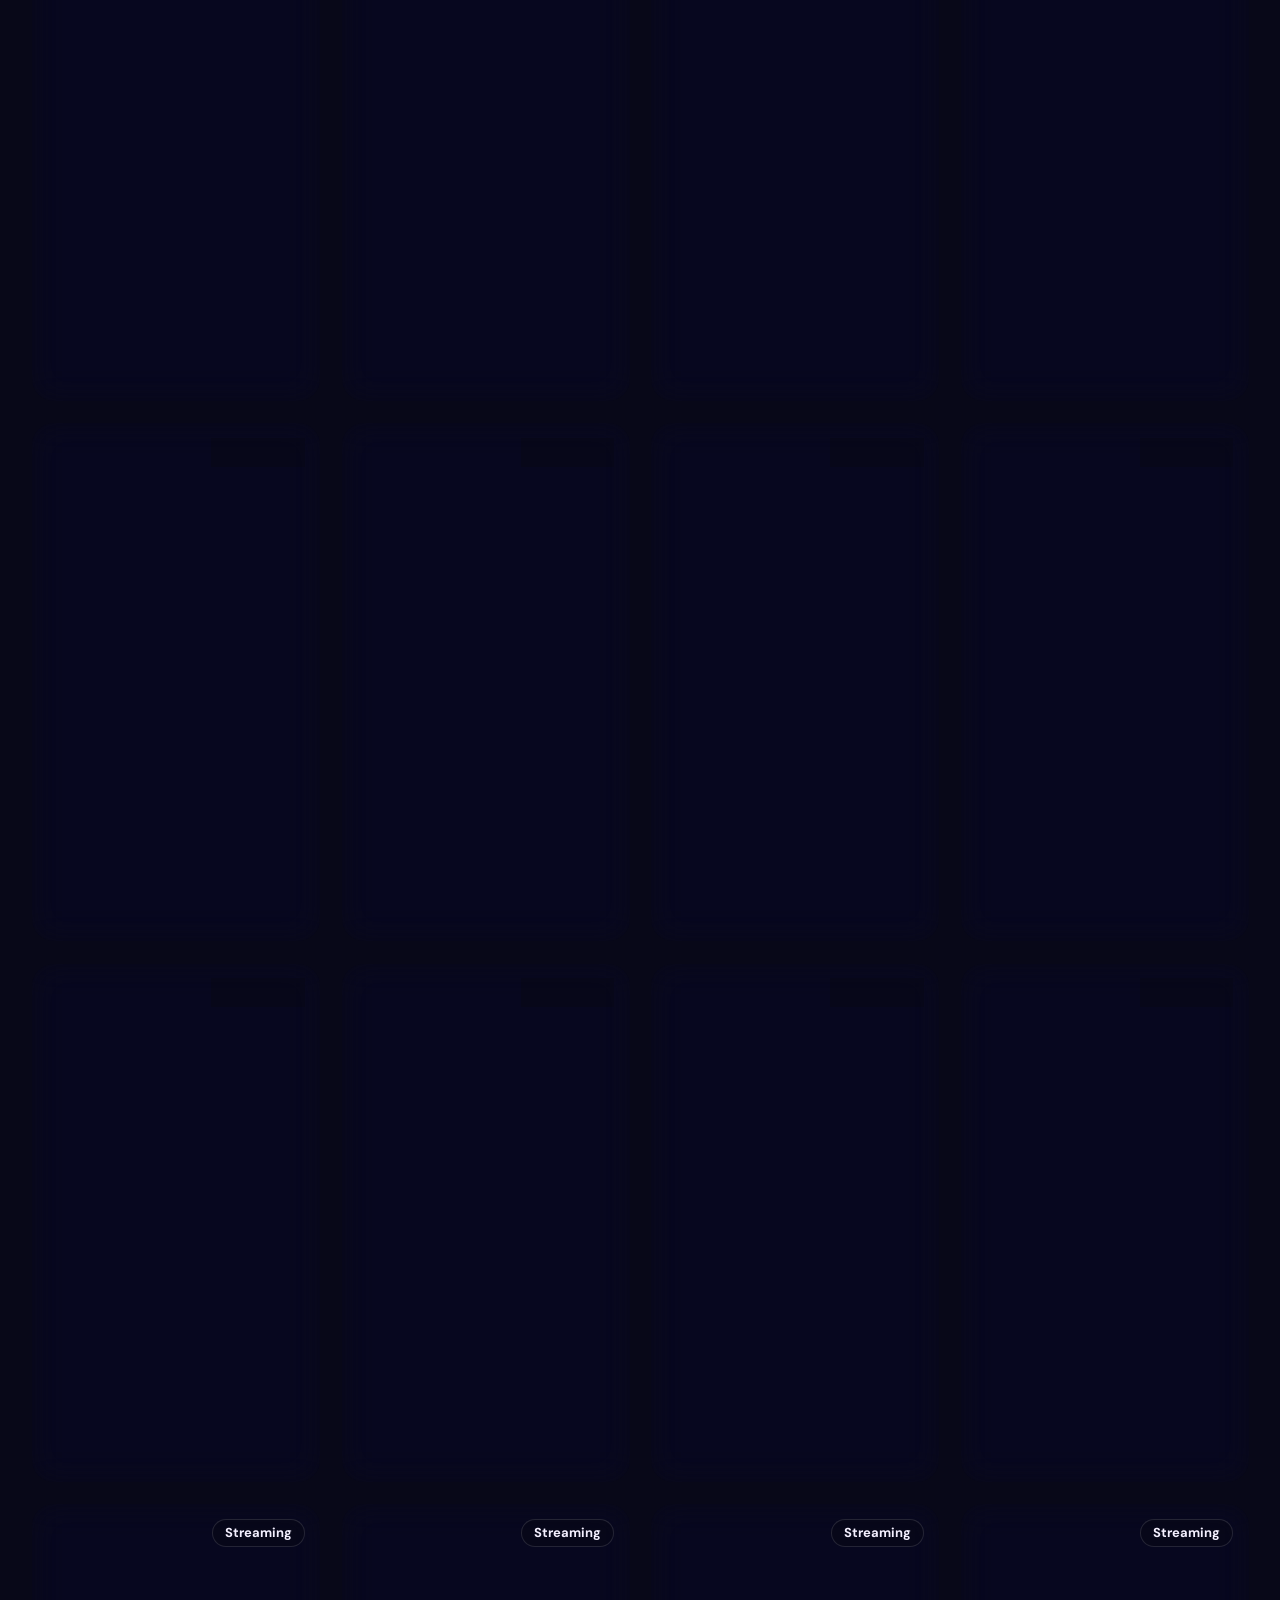
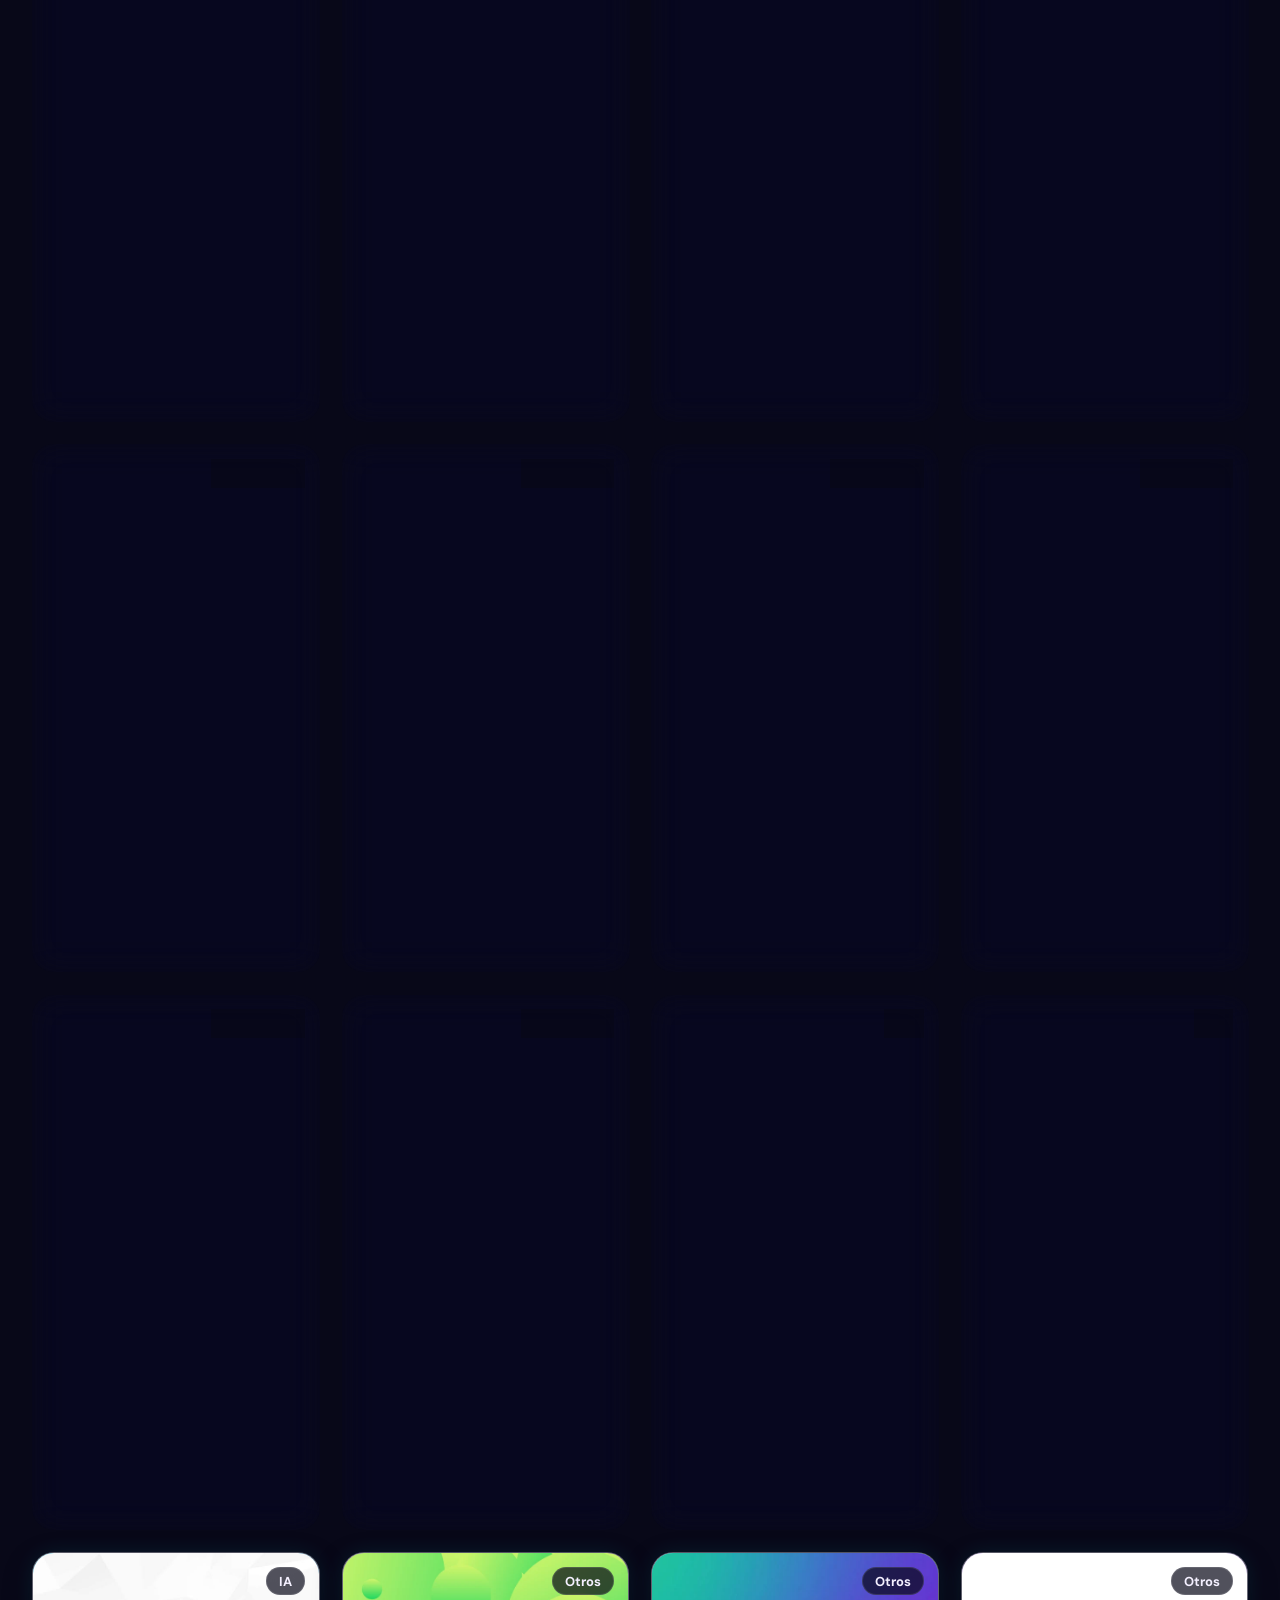
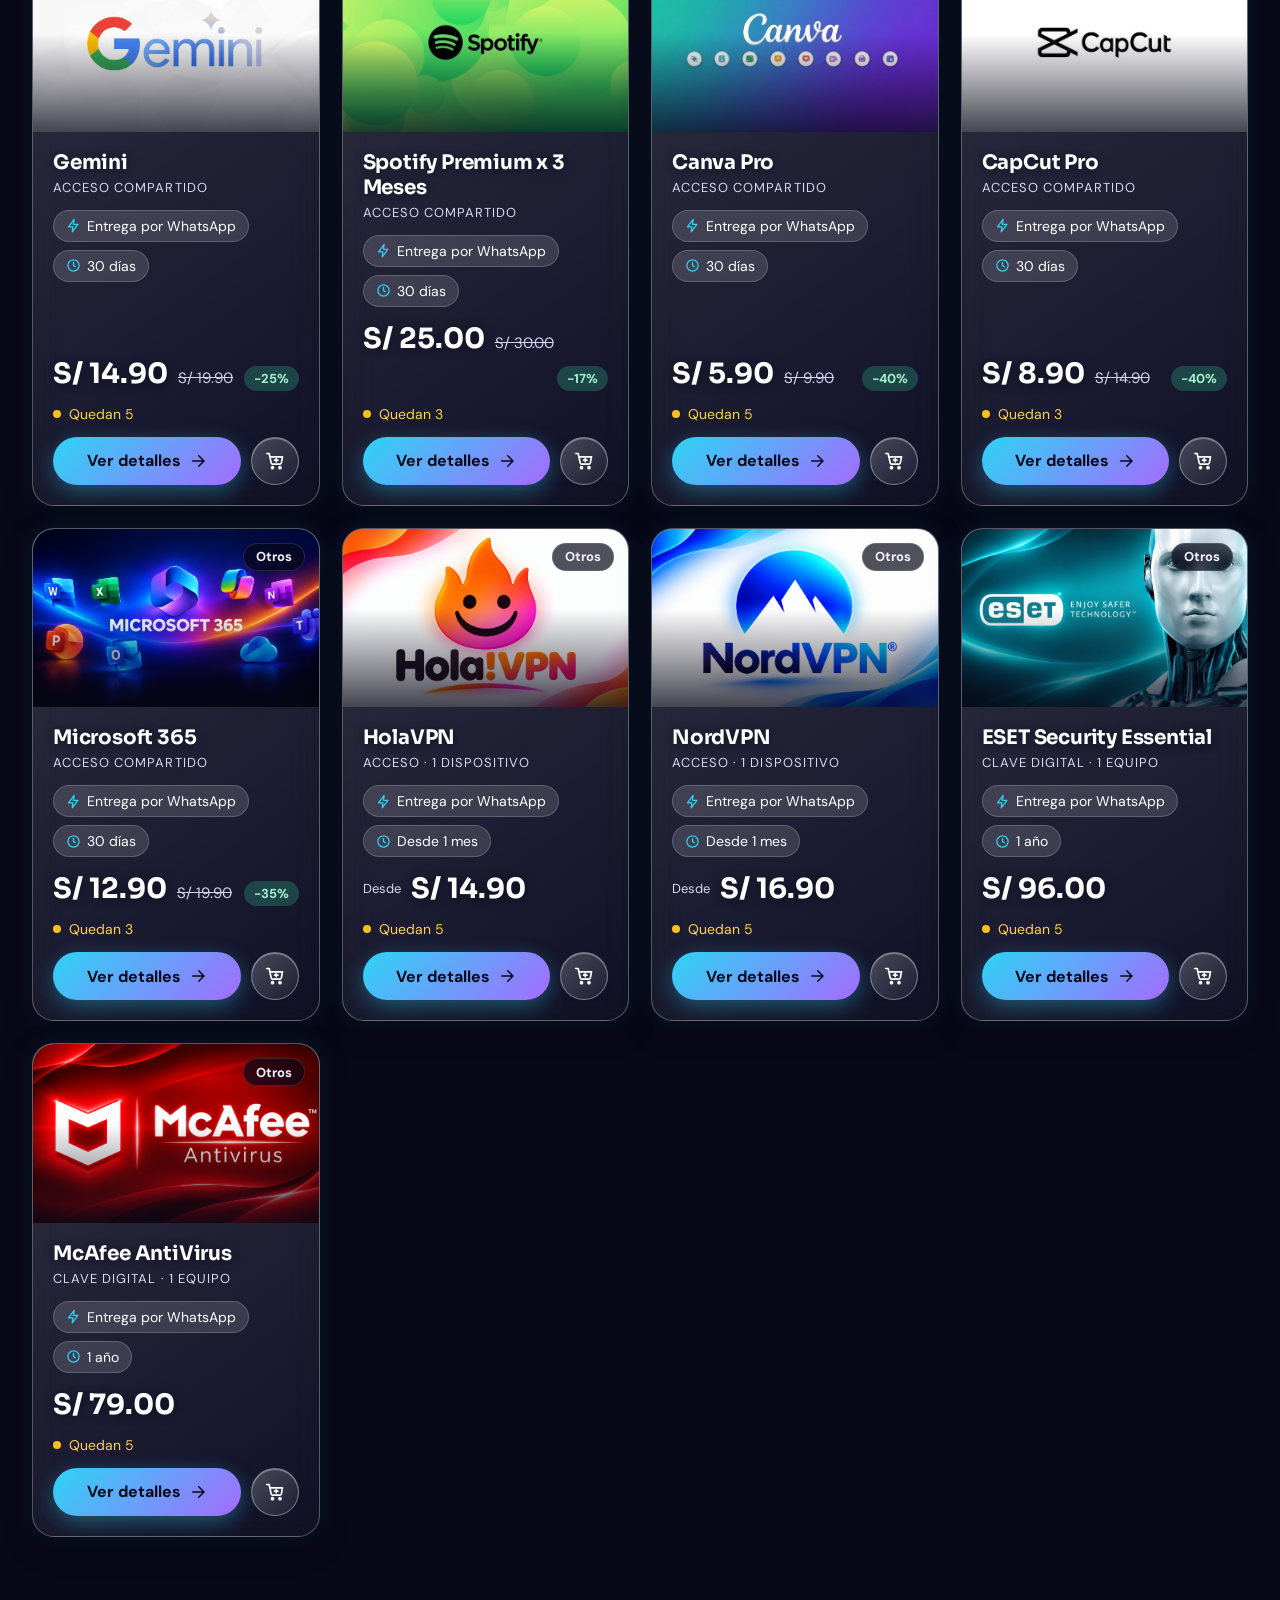
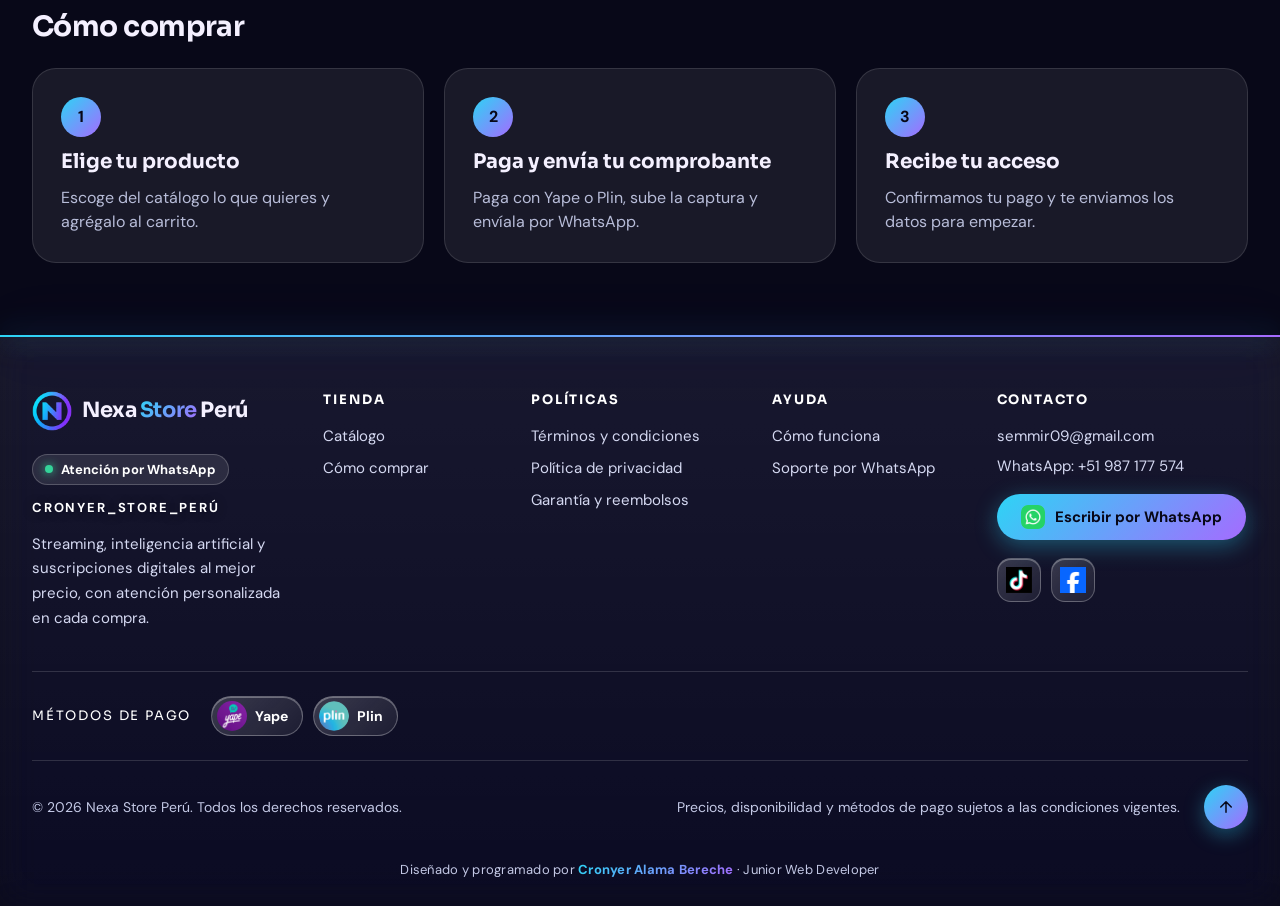
==== commit 084efe52: "Add files via upload" ====
--- a/index.html
+++ b/index.html
@@ -24,9 +24,9 @@
 <meta name="twitter:title" content="Nexa Store Perú – Streaming, IA y más al mejor precio">
 <meta name="twitter:description" content="Streaming, IA y suscripciones digitales al mejor precio: Netflix, Disney+, ChatGPT Plus, Spotify y más. Paga con Yape o Plin y recibe tu acceso por WhatsApp.">
 <meta name="twitter:image" content="https://nexastore-peru.netlify.app/logos/og-nexa.jpg">
-<link rel="stylesheet" href="css/style.css?v=3">
-<script src="js/config.js?v=3"></script>
-<script src="js/extras.js?v=3"></script>
+<link rel="stylesheet" href="css/style.css?v=5">
+<script src="js/config.js?v=5"></script>
+<script src="js/extras.js?v=5"></script>
 </head>
 <body>
 <div class="page">
@@ -108,6 +108,7 @@
         </div>
       </div>
       <div class="grid-products" id="productos"></div>
+      <noscript><p class="empty">Para ver el catálogo activa JavaScript en tu navegador o escríbenos por <a href="https://wa.me/51987177574">WhatsApp</a>.</p></noscript>
       <p class="empty" id="vacio" hidden>No encontramos ese producto. Escríbenos por WhatsApp y lo conseguimos.</p>
     </section>
 
@@ -127,7 +128,7 @@
         <div class="foot-brand">
           <a href="#" class="foot-logo" aria-label="Nexa Store Perú, inicio"><img class="logo-ico" src="logos/nexa-icon.png" alt="" width="40" height="40"><span class="logo-txt">Nexa <span class="zone">Store</span> Perú</span></a>
           <p class="foot-status"><i></i>Atención por WhatsApp</p>
-          <p class="foot-company">CRONYER-SYSTEMS</p>
+          <p class="foot-company">CRONYER_STORE_PERÚ</p>
           <p class="foot-about">Streaming, inteligencia artificial y suscripciones digitales al mejor precio, con atención personalizada en cada compra.</p>
         </div>
 
@@ -159,7 +160,7 @@
         <div class="foot-col foot-contact">
           <h4>Contacto</h4>
           <p class="foot-line" id="f-correo" hidden><a href="#"></a></p>
-          <p class="foot-line" id="f-wa" hidden>WhatsApp: <a href="#" data-wa id="f-wa-num">CRONYER-SYSTEMS</a></p>
+          <p class="foot-line" id="f-wa" hidden>WhatsApp: <a href="#" data-wa id="f-wa-num">CRONYER_STORE_PERÚ</a></p>
           <a href="#" data-wa class="btn primary foot-btn"><img class="wa-ico" src="logos/icon-whatsapp.png" alt="" width="24" height="24">Escribir por WhatsApp</a>
           <div class="socials" id="redes" hidden></div>
         </div>
@@ -176,7 +177,7 @@
     </div>
   </footer>
 </div>
-<script src="js/carrito.js?v=3"></script>
-<script src="js/script.js?v=3"></script>
+<script src="js/carrito.js?v=5"></script>
+<script src="js/script.js?v=5"></script>
 </body>
 </html>
--- a/css/style.css
+++ b/css/style.css
@@ -937,6 +937,8 @@
 .bn-dot{position:relative;width:9px;height:9px;padding:0;border:0;border-radius:99px;background:rgba(255,255,255,.45);cursor:pointer;transition:width .3s,background .3s}
 .bn-dot::after{content:"";position:absolute;inset:-10px}
 .bn-dot[aria-current="true"]{width:26px;background:var(--cyan)}
+.bn-pause{position:absolute;right:14px;bottom:8px;z-index:3;width:34px;height:34px;border-radius:50%;border:1px solid rgba(255,255,255,.3);background:rgba(8,8,24,.55);color:#fff;display:grid;place-items:center;cursor:pointer;-webkit-backdrop-filter:blur(6px);backdrop-filter:blur(6px)}
+.bn-pause:hover{background:rgba(8,8,24,.8)}
 @media (max-width:720px){
   .bn-track{height:480px}
   .bn{align-items:flex-end}
@@ -963,4 +965,12 @@
 html[data-tema] .pd-hero .crumbs a:hover{color:#fff!important}
 
 /* Iconos de la cabecera del producto: se veian apagados en modo claro */
-html[data-tema] .pd-hero .pd-feats span{color:#5ce1f7;background:linear-gradient(135deg,rgba(255,255,255,.26),rgba(255,255,255,.1))}+html[data-tema] .pd-hero .pd-feats span{color:#5ce1f7;background:linear-gradient(135deg,rgba(255,255,255,.26),rgba(255,255,255,.1))}
+
+/* Boton "Ya pague": icono y texto juntos y centrados, en una sola linea */
+.pg-side .pg-send{gap:8px;padding:12px 14px;font-size:15px;letter-spacing:-.01em}
+.pg-side .pg-send .wa-ico{width:22px;height:22px}
+@media (max-width:360px){.pg-side .pg-send{font-size:14px;padding:12px 10px}}
+
+/* Logos de redes sociales del pie */
+.socials a .soc-img{width:26px;height:26px;object-fit:contain;display:block}
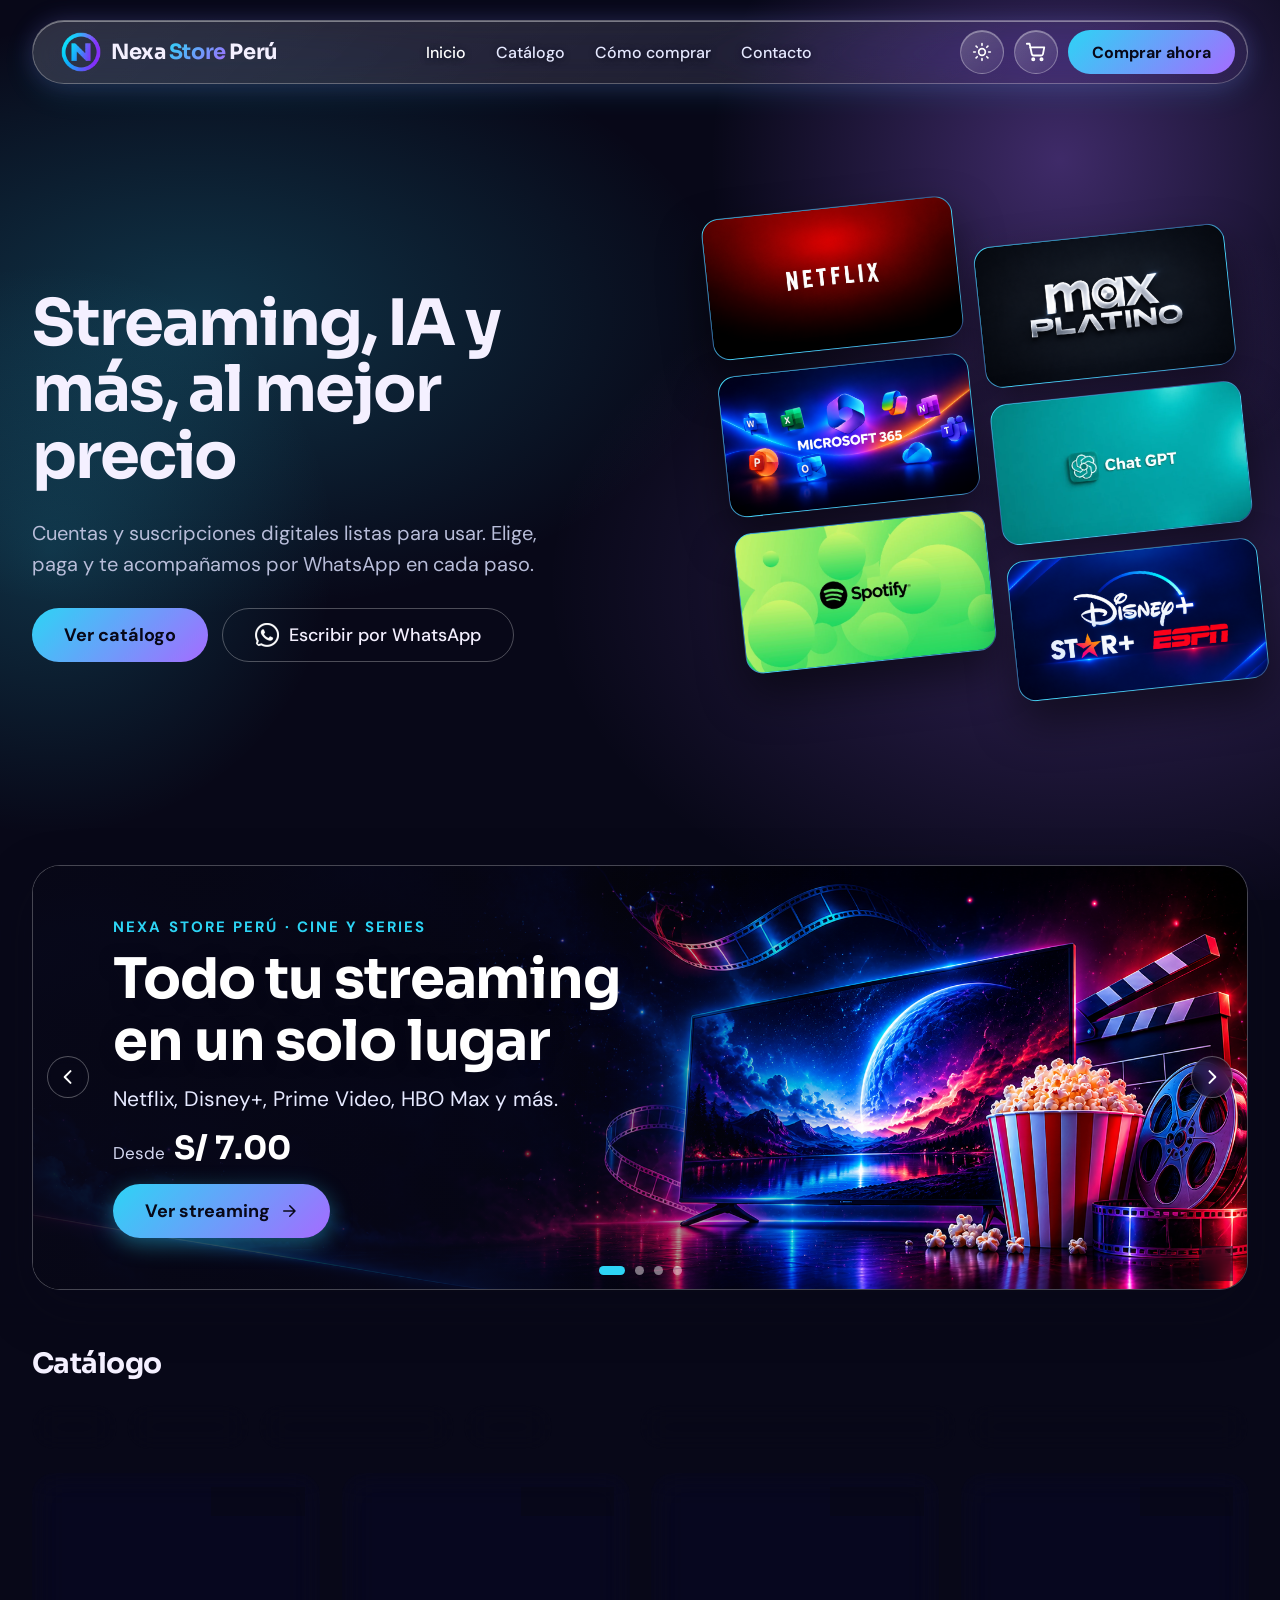
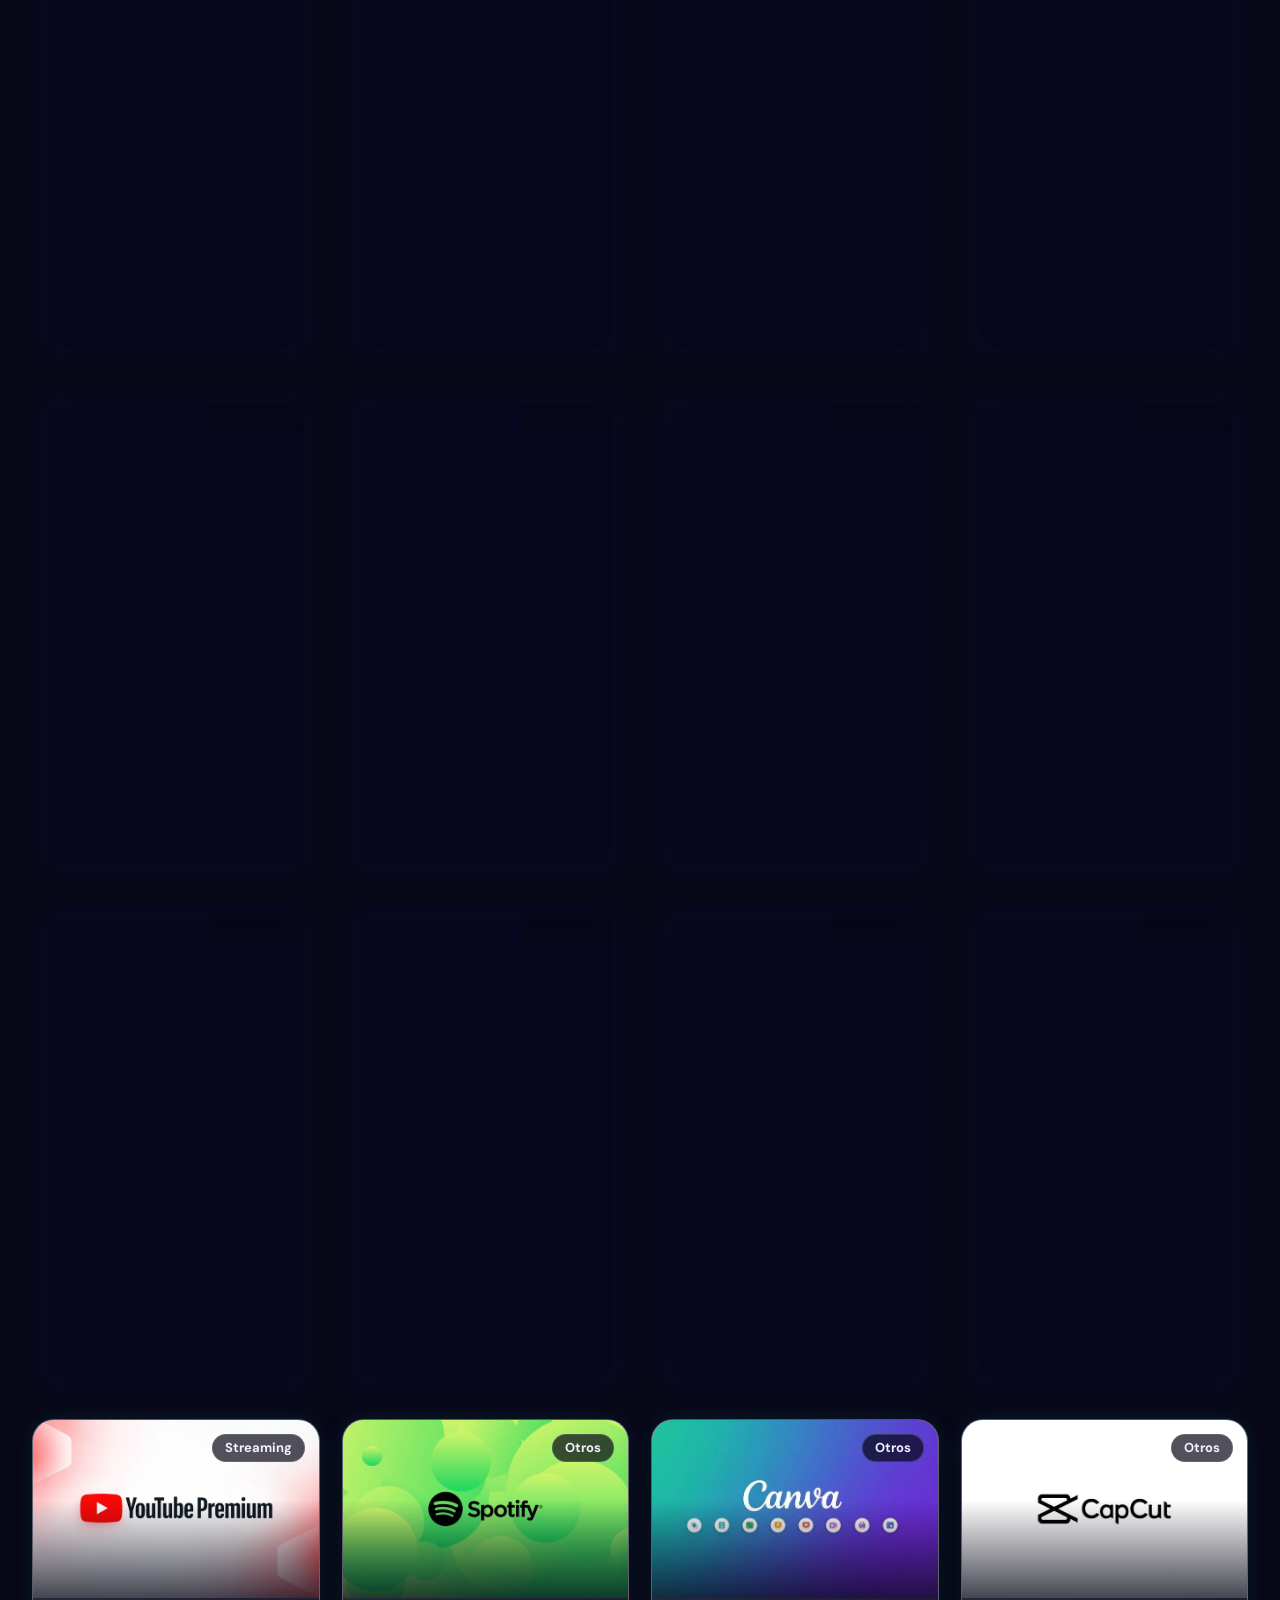
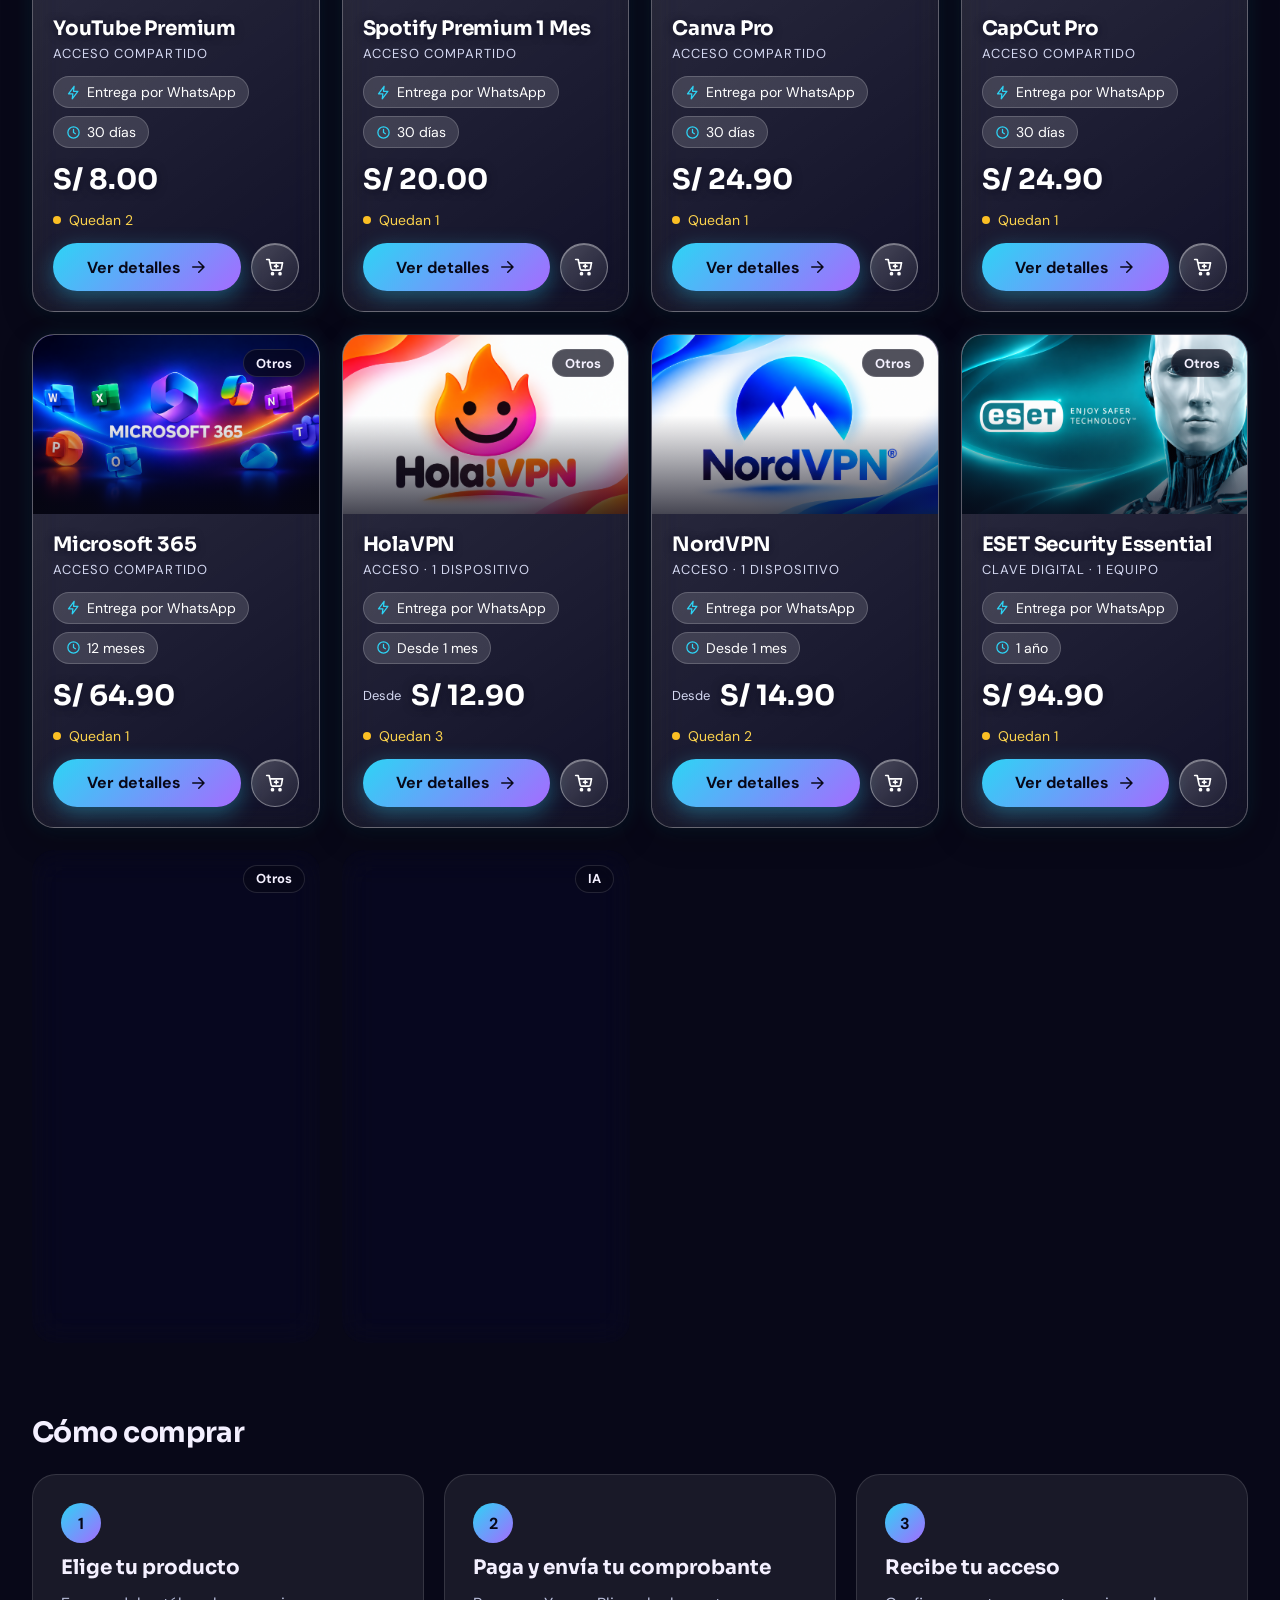
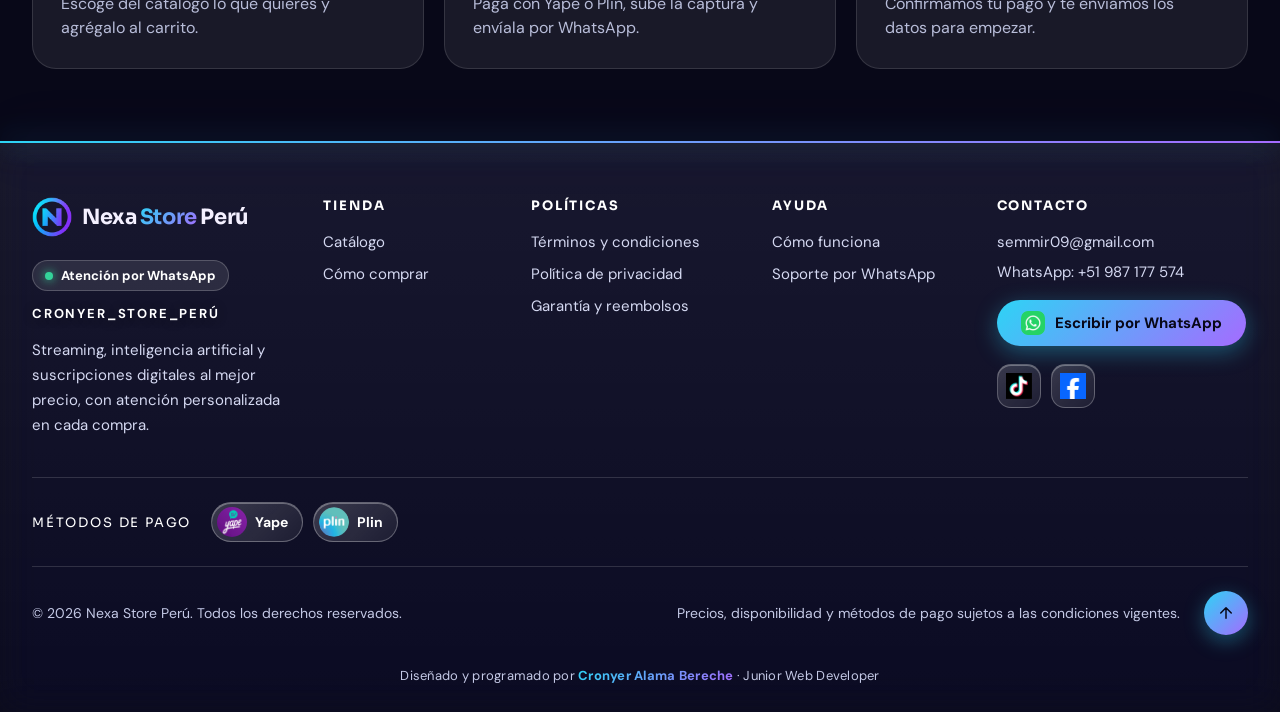
==== commit 273d8409: "Add files via upload" ====
--- a/index.html
+++ b/index.html
@@ -24,9 +24,9 @@
 <meta name="twitter:title" content="Nexa Store Perú – Streaming, IA y más al mejor precio">
 <meta name="twitter:description" content="Streaming, IA y suscripciones digitales al mejor precio: Netflix, Disney+, ChatGPT Plus, Spotify y más. Paga con Yape o Plin y recibe tu acceso por WhatsApp.">
 <meta name="twitter:image" content="https://nexastore-peru.netlify.app/logos/og-nexa.jpg">
-<link rel="stylesheet" href="css/style.css?v=5">
-<script src="js/config.js?v=5"></script>
-<script src="js/extras.js?v=5"></script>
+<link rel="stylesheet" href="css/style.css?v=6">
+<script src="js/config.js?v=6"></script>
+<script src="js/extras.js?v=6"></script>
 </head>
 <body>
 <div class="page">
@@ -177,7 +177,7 @@
     </div>
   </footer>
 </div>
-<script src="js/carrito.js?v=5"></script>
-<script src="js/script.js?v=5"></script>
+<script src="js/carrito.js?v=6"></script>
+<script src="js/script.js?v=6"></script>
 </body>
 </html>
--- a/css/style.css
+++ b/css/style.css
@@ -973,4 +973,29 @@
 @media (max-width:360px){.pg-side .pg-send{font-size:14px;padding:12px 10px}}
 
 /* Logos de redes sociales del pie */
-.socials a .soc-img{width:26px;height:26px;object-fit:contain;display:block}+.socials a .soc-img{width:26px;height:26px;object-fit:contain;display:block}
+/* ===== Ajuste móvil: el menú superior ya no se sale de la pantalla ===== */
+.logo{min-width:0}
+.logo-txt{overflow:hidden;text-overflow:ellipsis}
+.actions{flex:none}
+@media (max-width:640px){
+  header{padding:12px 10px}
+  header .bar{min-height:58px;padding:0 6px 0 14px;gap:8px}
+  .logo{gap:7px;flex:1 1 auto}
+  .logo-ico{height:30px;width:30px}
+  .logo-txt{font-size:15px}
+  .actions{gap:2px}
+  .actions .cart-btn,.actions .menu-btn{width:38px;height:38px}
+  .actions .cart-btn svg{width:20px;height:20px}
+  .hero{padding:36px 20px 56px;gap:36px}
+  .hero h1{font-size:clamp(34px,10.5vw,44px)}
+  .hero p{font-size:18px}
+  .hero .cta .btn.big{width:100%;justify-content:center;padding:0 20px;font-size:17px}
+}
+@media (max-width:360px){
+  header{padding:10px 8px}
+  header .bar{padding:0 4px 0 12px}
+  .logo-ico{height:26px;width:26px}
+  .logo-txt{font-size:13px}
+  .actions .cart-btn,.actions .menu-btn{width:34px;height:34px}
+}
